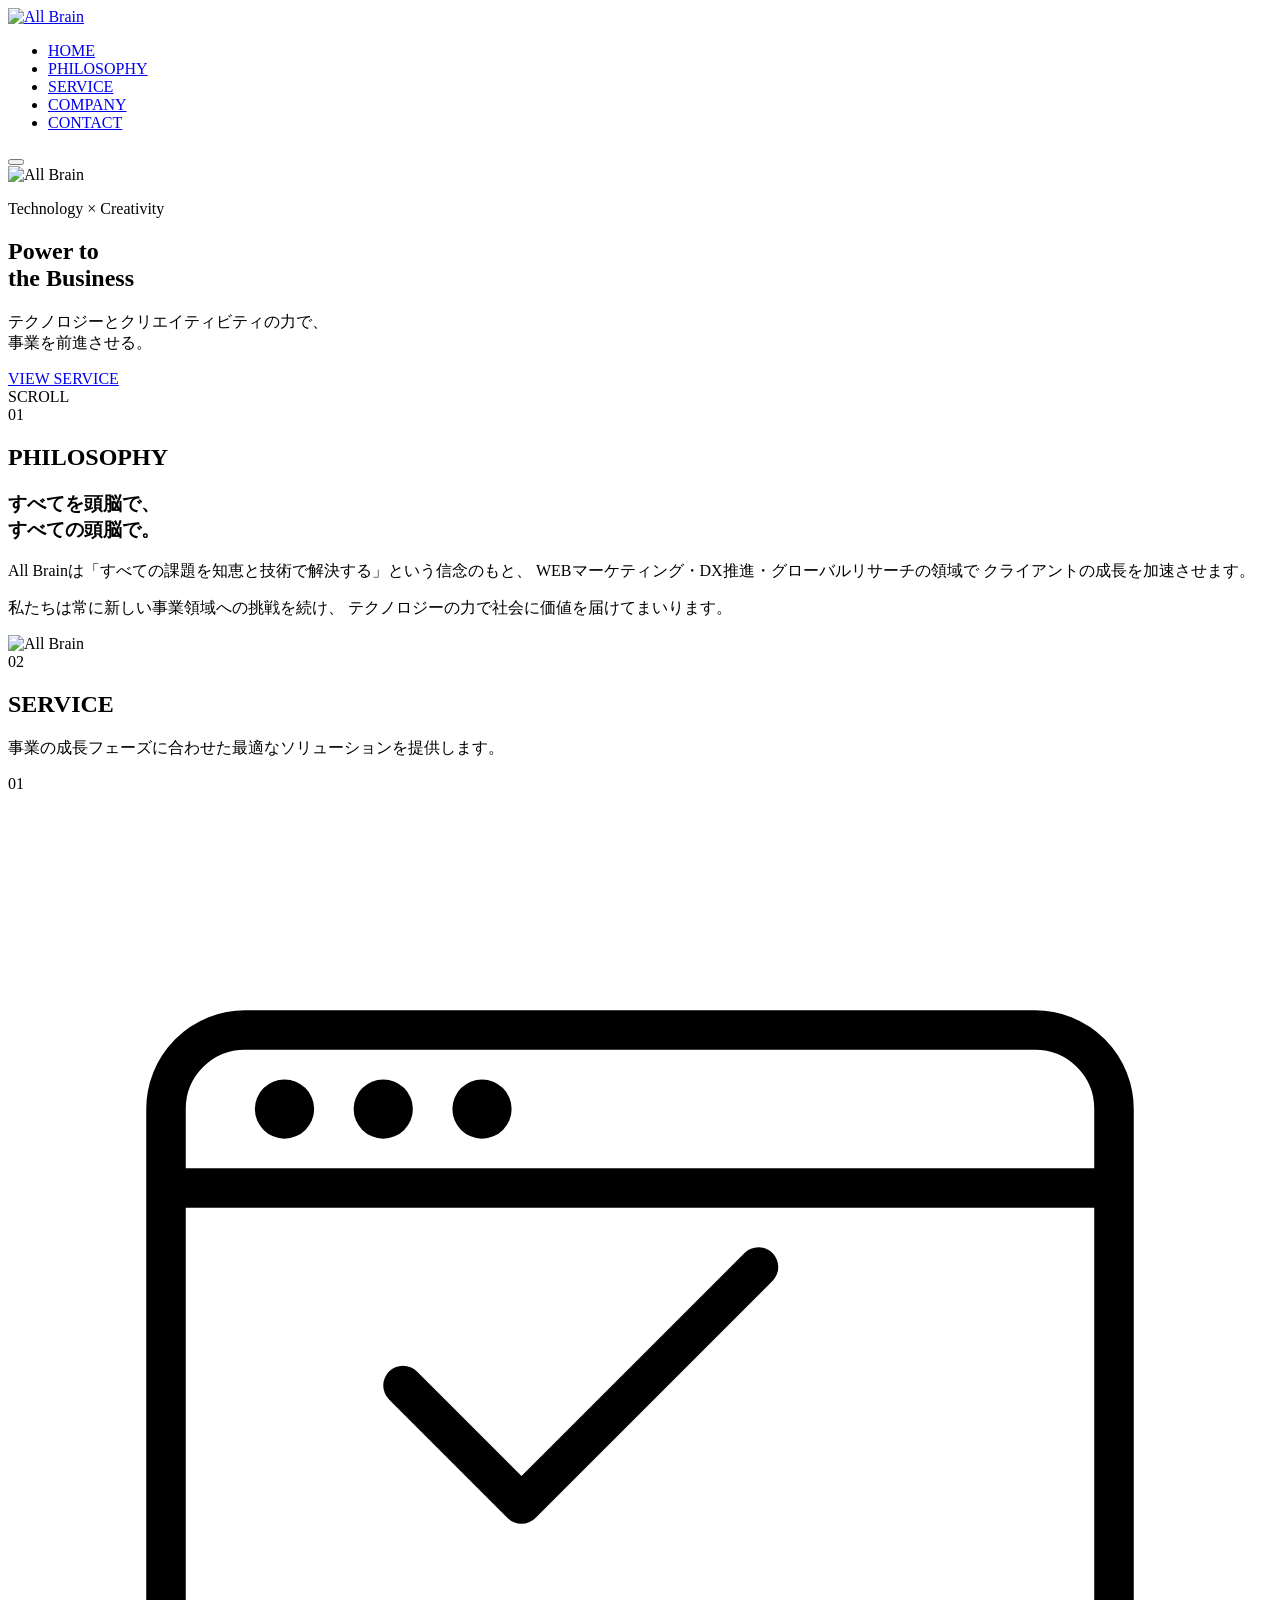
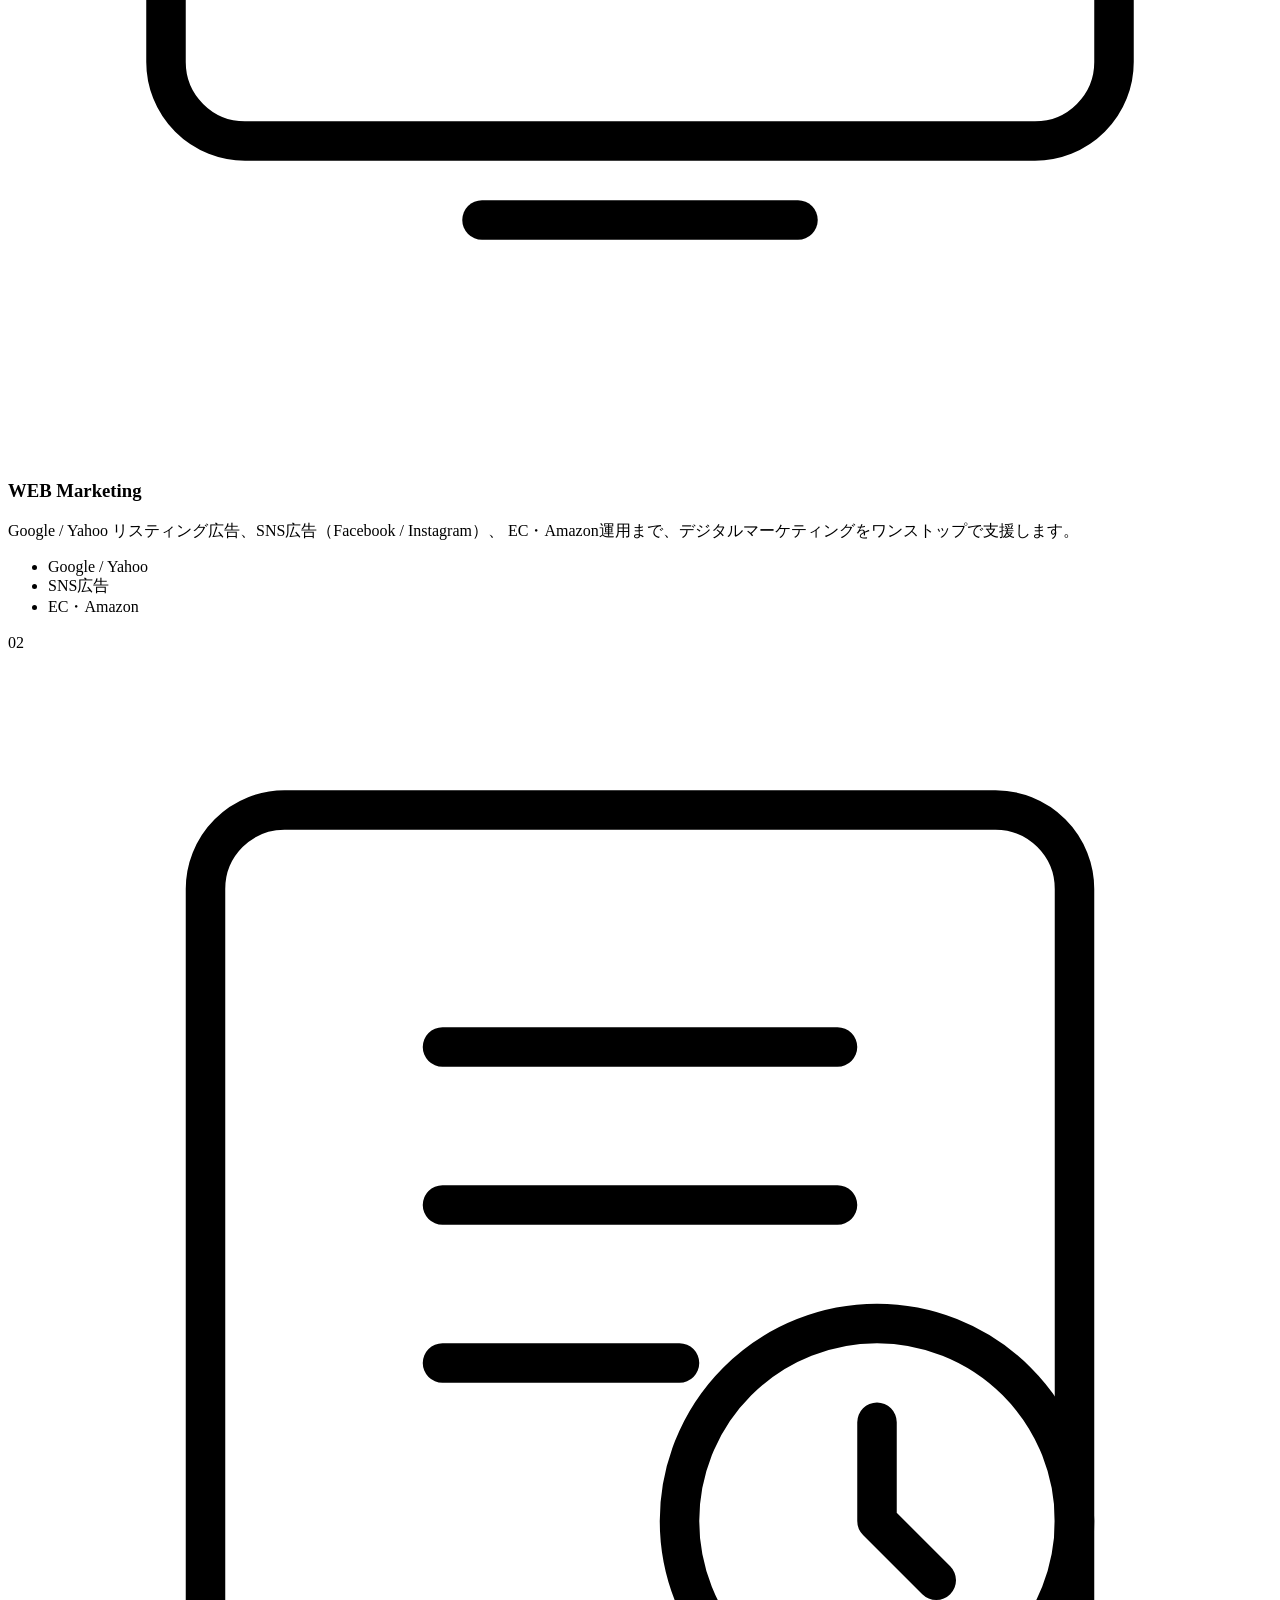
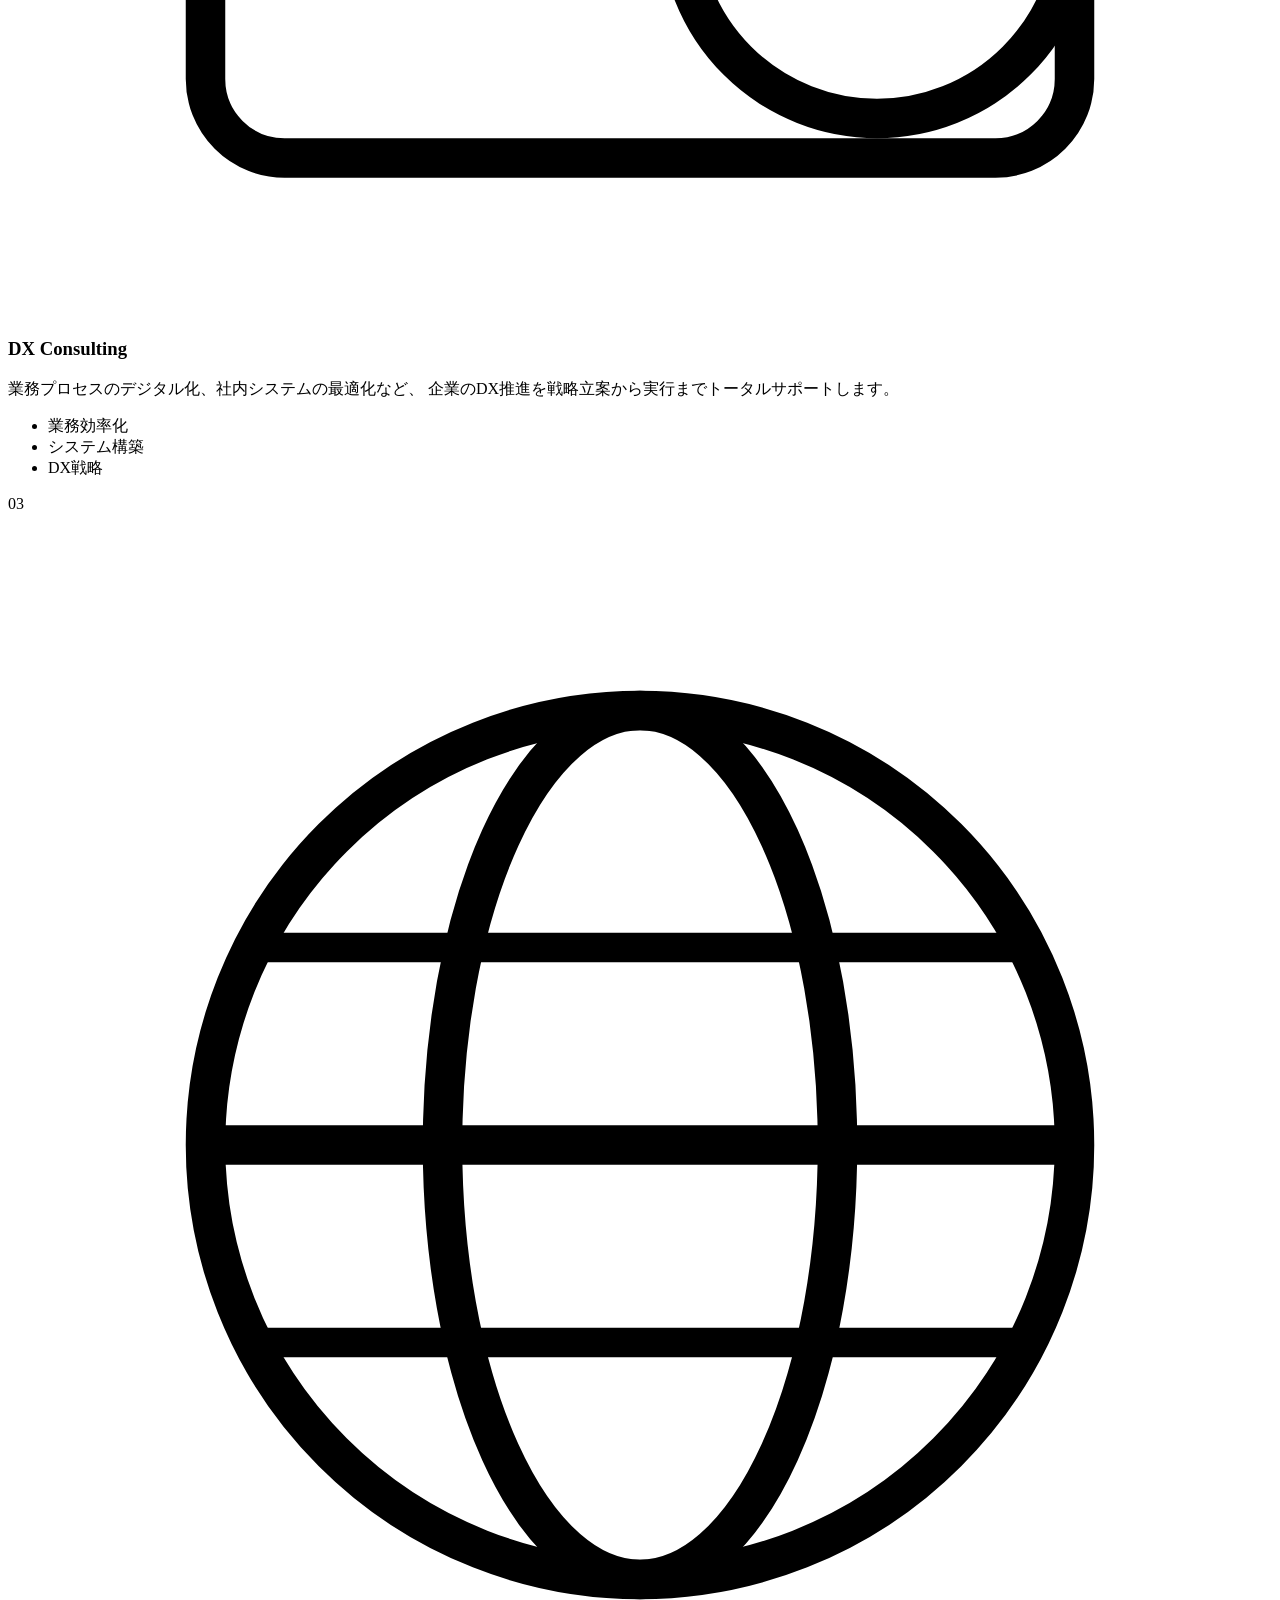
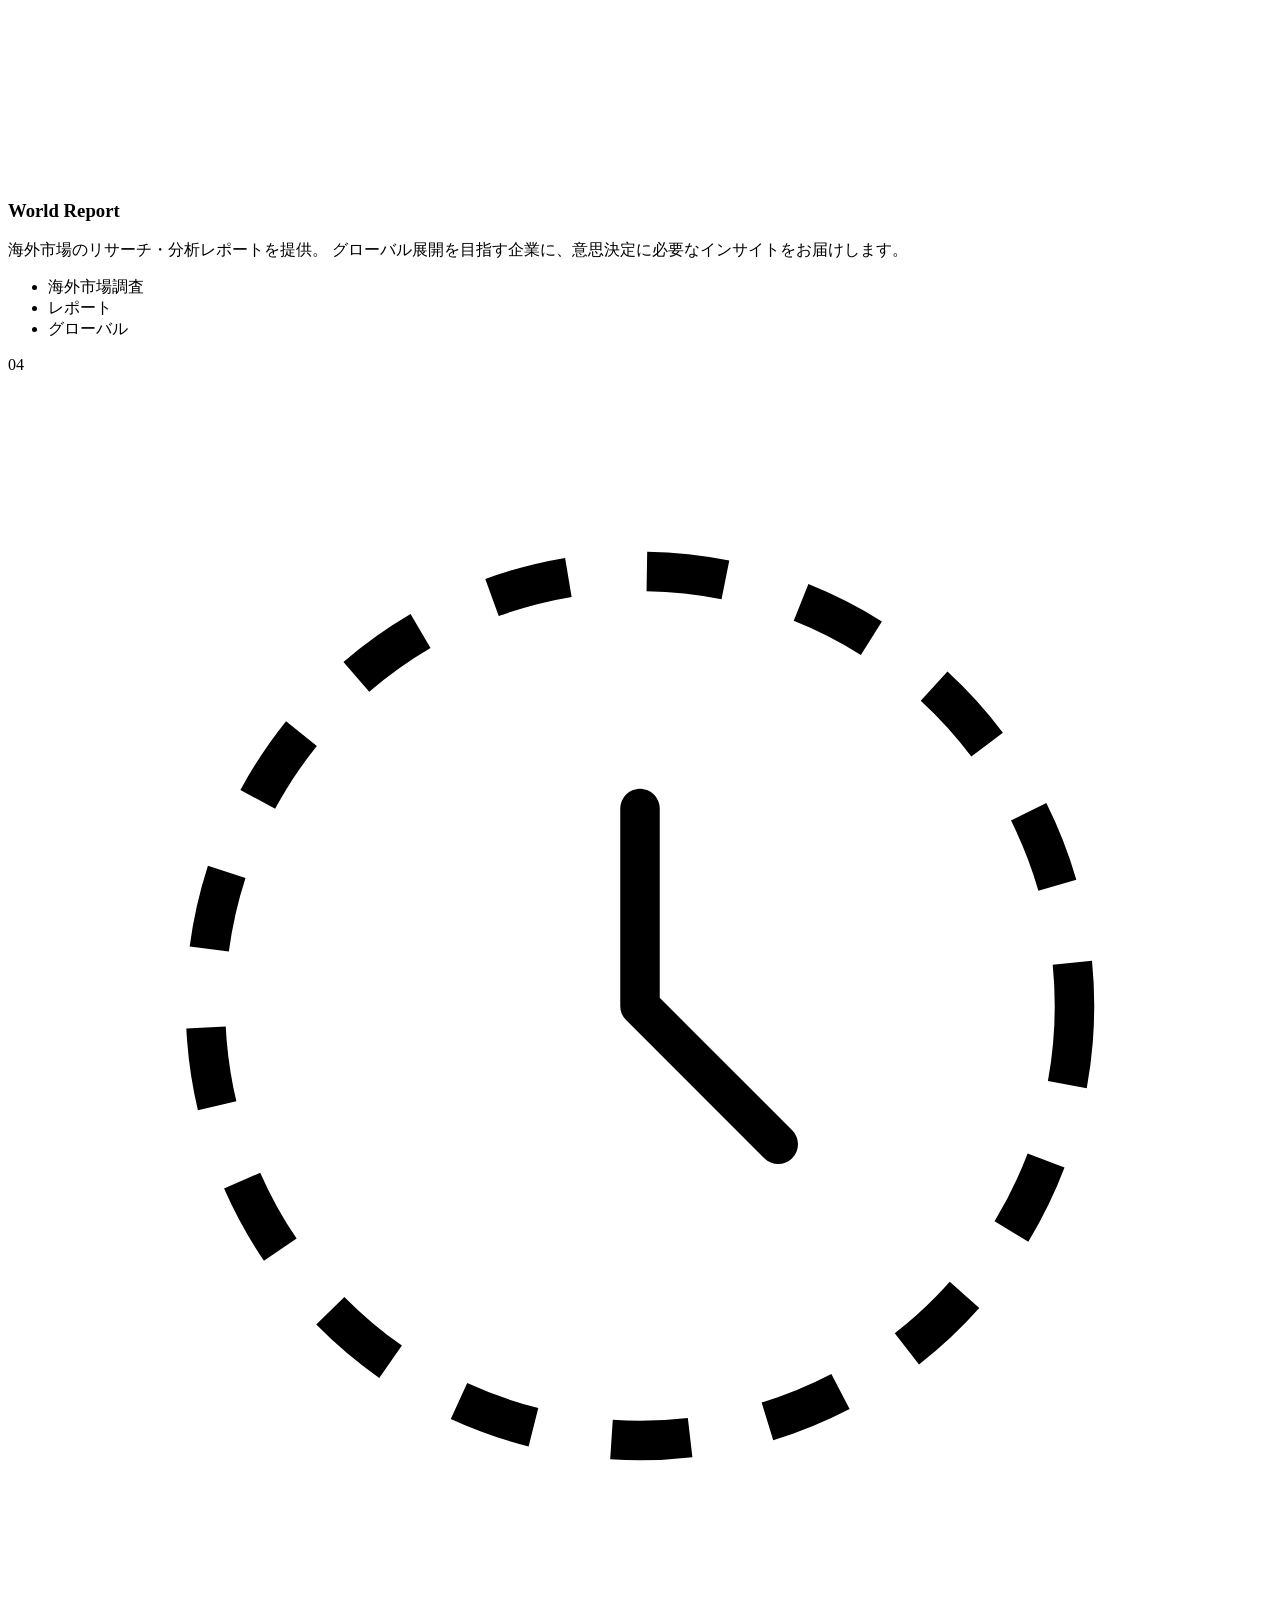
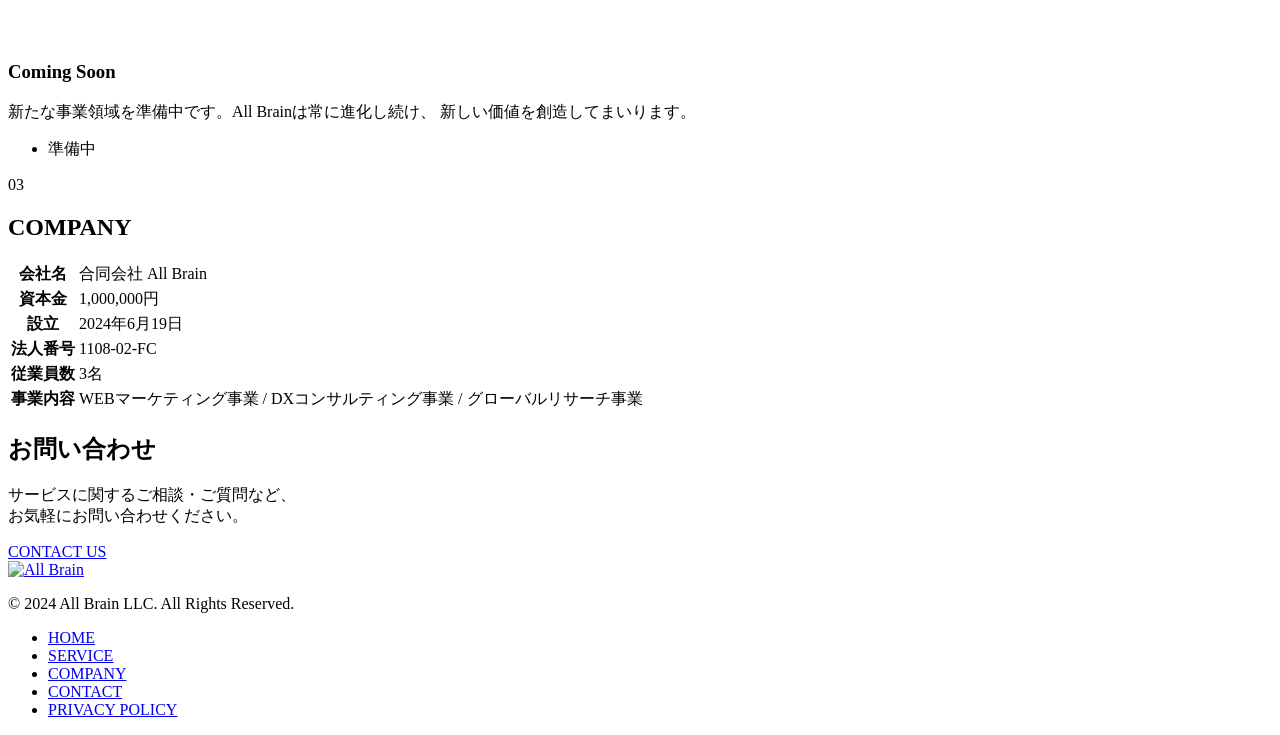
==== index.html @ df0eec61 "Create index.html" ====
<!DOCTYPE html>
<html lang="ja">
<head>
  <meta charset="UTF-8">
  <meta name="viewport" content="width=device-width, initial-scale=1.0">
  <title>All Brain｜テクノロジーで事業を前進させる</title>
  <meta name="description" content="All Brainは、WEBマーケティング・DX支援・グローバルレポートの事業を展開する法人です。">

  <!-- OGP -->
  <meta property="og:title" content="All Brain｜テクノロジーで事業を前進させる">
  <meta property="og:description" content="WEBマーケティング・DX支援・グローバルリサーチで事業を加速。">
  <meta property="og:image" content="https://www.allbrain.one/img/logo-square.png">
  <meta property="og:url" content="https://www.allbrain.one/">
  <meta property="og:type" content="website">
  <meta name="twitter:card" content="summary">

  <!-- Favicon -->
  <link rel="icon" href="img/logo-square.png" type="image/png">
  <link rel="apple-touch-icon" href="img/logo-square.png">

  <!-- Fonts -->
  <link rel="preconnect" href="https://fonts.googleapis.com">
  <link rel="preconnect" href="https://fonts.gstatic.com" crossorigin>
  <link href="https://fonts.googleapis.com/css2?family=Inter:wght@300;400;500;600;700;800;900&family=Noto+Sans+JP:wght@300;400;500;600;700&display=swap" rel="stylesheet">

  <link rel="stylesheet" href="css/style.css">
</head>
<body>

  <!-- ========== HEADER ========== -->
  <header class="header" id="header">
    <div class="header__inner">
      <a href="index.html" class="header__logo">
        <img src="img/logo-horizontal.png" alt="All Brain" class="header__logo-img">
      </a>
      <nav class="header__nav" id="nav">
        <ul class="header__nav-list">
          <li><a href="#hero">HOME</a></li>
          <li><a href="#philosophy">PHILOSOPHY</a></li>
          <li><a href="#service">SERVICE</a></li>
          <li><a href="#company">COMPANY</a></li>
          <li><a href="contact.html" class="btn btn--header">CONTACT</a></li>
        </ul>
      </nav>
      <button class="hamburger" id="hamburger" aria-label="メニューを開く">
        <span></span><span></span><span></span>
      </button>
    </div>
  </header>

  <!-- ========== HERO ========== -->
  <section class="hero" id="hero">
    <div class="hero__bg">
      <div class="hero__particles" id="particles"></div>
    </div>
    <div class="hero__content">
      <div class="hero__logo-mark animate-fade-up">
        <img src="img/logo-square.png" alt="All Brain" class="hero__logo-img">
      </div>
      <p class="hero__sub animate-fade-up delay-1">Technology × Creativity</p>
      <h1 class="hero__title animate-fade-up delay-2">
        Power to<br>the Business
      </h1>
      <p class="hero__desc animate-fade-up delay-3">
        テクノロジーとクリエイティビティの力で、<br class="sp-only">事業を前進させる。
      </p>
      <a href="#service" class="btn btn--primary animate-fade-up delay-4">VIEW SERVICE</a>
    </div>
    <div class="hero__scroll">
      <span>SCROLL</span>
      <div class="hero__scroll-line"></div>
    </div>
  </section>

  <!-- ========== PHILOSOPHY ========== -->
  <section class="section section--philosophy" id="philosophy">
    <div class="container">
      <div class="section__header animate-on-scroll">
        <div class="section__label">01</div>
        <h2 class="section__title">PHILOSOPHY</h2>
      </div>
      <div class="philosophy__content">
        <div class="philosophy__text animate-on-scroll">
          <h3 class="philosophy__heading">
            すべてを頭脳で、<br>すべての頭脳で。
          </h3>
          <p class="philosophy__desc">
            All Brainは「すべての課題を知恵と技術で解決する」という信念のもと、
            WEBマーケティング・DX推進・グローバルリサーチの領域で
            クライアントの成長を加速させます。
          </p>
          <p class="philosophy__desc">
            私たちは常に新しい事業領域への挑戦を続け、
            テクノロジーの力で社会に価値を届けてまいります。
          </p>
        </div>
        <div class="philosophy__visual animate-on-scroll">
          <div class="philosophy__image-wrapper">
            <div class="philosophy__gradient-bg">
              <img src="img/logo-square.png" alt="All Brain" class="philosophy__logo-watermark">
            </div>
          </div>
        </div>
      </div>
    </div>
  </section>

  <!-- ========== SERVICE ========== -->
  <section class="section section--service" id="service">
    <div class="container">
      <div class="section__header animate-on-scroll">
        <div class="section__label">02</div>
        <h2 class="section__title">SERVICE</h2>
        <p class="section__subtitle">
          事業の成長フェーズに合わせた最適なソリューションを提供します。
        </p>
      </div>

      <div class="service-grid">

        <!-- Service Card 1: WEB Marketing -->
        <article class="service-card animate-on-scroll">
          <div class="service-card__number">01</div>
          <div class="service-card__icon">
            <svg viewBox="0 0 64 64" fill="none" xmlns="http://www.w3.org/2000/svg">
              <rect x="8" y="12" width="48" height="36" rx="4" stroke="currentColor" stroke-width="2"/>
              <path d="M8 20h48" stroke="currentColor" stroke-width="2"/>
              <circle cx="14" cy="16" r="1.5" fill="currentColor"/>
              <circle cx="19" cy="16" r="1.5" fill="currentColor"/>
              <circle cx="24" cy="16" r="1.5" fill="currentColor"/>
              <path d="M20 30l6 6 12-12" stroke="currentColor" stroke-width="2" stroke-linecap="round" stroke-linejoin="round"/>
              <path d="M24 52h16" stroke="currentColor" stroke-width="2" stroke-linecap="round"/>
            </svg>
          </div>
          <h3 class="service-card__title">WEB Marketing</h3>
          <p class="service-card__desc">
            Google / Yahoo リスティング広告、SNS広告（Facebook / Instagram）、
            EC・Amazon運用まで、デジタルマーケティングをワンストップで支援します。
          </p>
          <ul class="service-card__tags">
            <li>Google / Yahoo</li>
            <li>SNS広告</li>
            <li>EC・Amazon</li>
          </ul>
        </article>

        <!-- Service Card 2: DX Consulting -->
        <article class="service-card animate-on-scroll">
          <div class="service-card__number">02</div>
          <div class="service-card__icon">
            <svg viewBox="0 0 64 64" fill="none" xmlns="http://www.w3.org/2000/svg">
              <rect x="10" y="8" width="44" height="48" rx="4" stroke="currentColor" stroke-width="2"/>
              <path d="M22 20h20M22 28h20M22 36h12" stroke="currentColor" stroke-width="2" stroke-linecap="round"/>
              <circle cx="44" cy="44" r="10" stroke="currentColor" stroke-width="2"/>
              <path d="M44 39v5l3 3" stroke="currentColor" stroke-width="2" stroke-linecap="round" stroke-linejoin="round"/>
            </svg>
          </div>
          <h3 class="service-card__title">DX Consulting</h3>
          <p class="service-card__desc">
            業務プロセスのデジタル化、社内システムの最適化など、
            企業のDX推進を戦略立案から実行までトータルサポートします。
          </p>
          <ul class="service-card__tags">
            <li>業務効率化</li>
            <li>システム構築</li>
            <li>DX戦略</li>
          </ul>
        </article>

        <!-- Service Card 3: World Report -->
        <article class="service-card animate-on-scroll">
          <div class="service-card__number">03</div>
          <div class="service-card__icon">
            <svg viewBox="0 0 64 64" fill="none" xmlns="http://www.w3.org/2000/svg">
              <circle cx="32" cy="32" r="22" stroke="currentColor" stroke-width="2"/>
              <ellipse cx="32" cy="32" rx="10" ry="22" stroke="currentColor" stroke-width="2"/>
              <path d="M10 32h44" stroke="currentColor" stroke-width="2"/>
              <path d="M13 22h38M13 42h38" stroke="currentColor" stroke-width="1.5"/>
            </svg>
          </div>
          <h3 class="service-card__title">World Report</h3>
          <p class="service-card__desc">
            海外市場のリサーチ・分析レポートを提供。
            グローバル展開を目指す企業に、意思決定に必要なインサイトをお届けします。
          </p>
          <ul class="service-card__tags">
            <li>海外市場調査</li>
            <li>レポート</li>
            <li>グローバル</li>
          </ul>
        </article>

        <!-- Service Card 4: Coming Soon -->
        <article class="service-card service-card--coming animate-on-scroll">
          <div class="service-card__number">04</div>
          <div class="service-card__icon">
            <svg viewBox="0 0 64 64" fill="none" xmlns="http://www.w3.org/2000/svg">
              <circle cx="32" cy="32" r="22" stroke="currentColor" stroke-width="2" stroke-dasharray="4 4"/>
              <path d="M32 22v10l7 7" stroke="currentColor" stroke-width="2" stroke-linecap="round" stroke-linejoin="round"/>
            </svg>
          </div>
          <h3 class="service-card__title">Coming Soon</h3>
          <p class="service-card__desc">
            新たな事業領域を準備中です。All Brainは常に進化し続け、
            新しい価値を創造してまいります。
          </p>
          <ul class="service-card__tags">
            <li>準備中</li>
          </ul>
        </article>

      </div>
    </div>
  </section>

  <!-- ========== COMPANY ========== -->
  <section class="section section--company" id="company">
    <div class="container">
      <div class="section__header animate-on-scroll">
        <div class="section__label">03</div>
        <h2 class="section__title">COMPANY</h2>
      </div>

      <div class="company-table animate-on-scroll">
        <table>
          <tbody>
            <tr>
              <th>会社名</th>
              <td>合同会社 All Brain</td>
            </tr>
            <tr>
              <th>資本金</th>
              <td>1,000,000円</td>
            </tr>
            <tr>
              <th>設立</th>
              <td>2024年6月19日</td>
            </tr>
            <tr>
              <th>法人番号</th>
              <td>1108-02-FC</td>
            </tr>
            <tr>
              <th>従業員数</th>
              <td>3名</td>
            </tr>
            <tr>
              <th>事業内容</th>
              <td>WEBマーケティング事業 / DXコンサルティング事業 / グローバルリサーチ事業</td>
            </tr>
          </tbody>
        </table>
      </div>
    </div>
  </section>

  <!-- ========== CTA ========== -->
  <section class="cta" id="cta">
    <div class="container">
      <div class="cta__content animate-on-scroll">
        <h2 class="cta__title">お問い合わせ</h2>
        <p class="cta__desc">
          サービスに関するご相談・ご質問など、<br>お気軽にお問い合わせください。
        </p>
        <a href="contact.html" class="btn btn--white">CONTACT US</a>
      </div>
    </div>
  </section>

  <!-- ========== FOOTER ========== -->
  <footer class="footer">
    <div class="container">
      <div class="footer__inner">
        <div class="footer__brand">
          <a href="index.html" class="footer__logo">
            <img src="img/logo-horizontal.png" alt="All Brain" class="footer__logo-img">
          </a>
          <p class="footer__copy">&copy; 2024 All Brain LLC. All Rights Reserved.</p>
        </div>
        <nav class="footer__nav">
          <ul>
            <li><a href="index.html">HOME</a></li>
            <li><a href="#service">SERVICE</a></li>
            <li><a href="#company">COMPANY</a></li>
            <li><a href="contact.html">CONTACT</a></li>
            <li><a href="privacy.html">PRIVACY POLICY</a></li>
          </ul>
        </nav>
      </div>
    </div>
  </footer>

  <script src="js/main.js"></script>
</body>
</html>
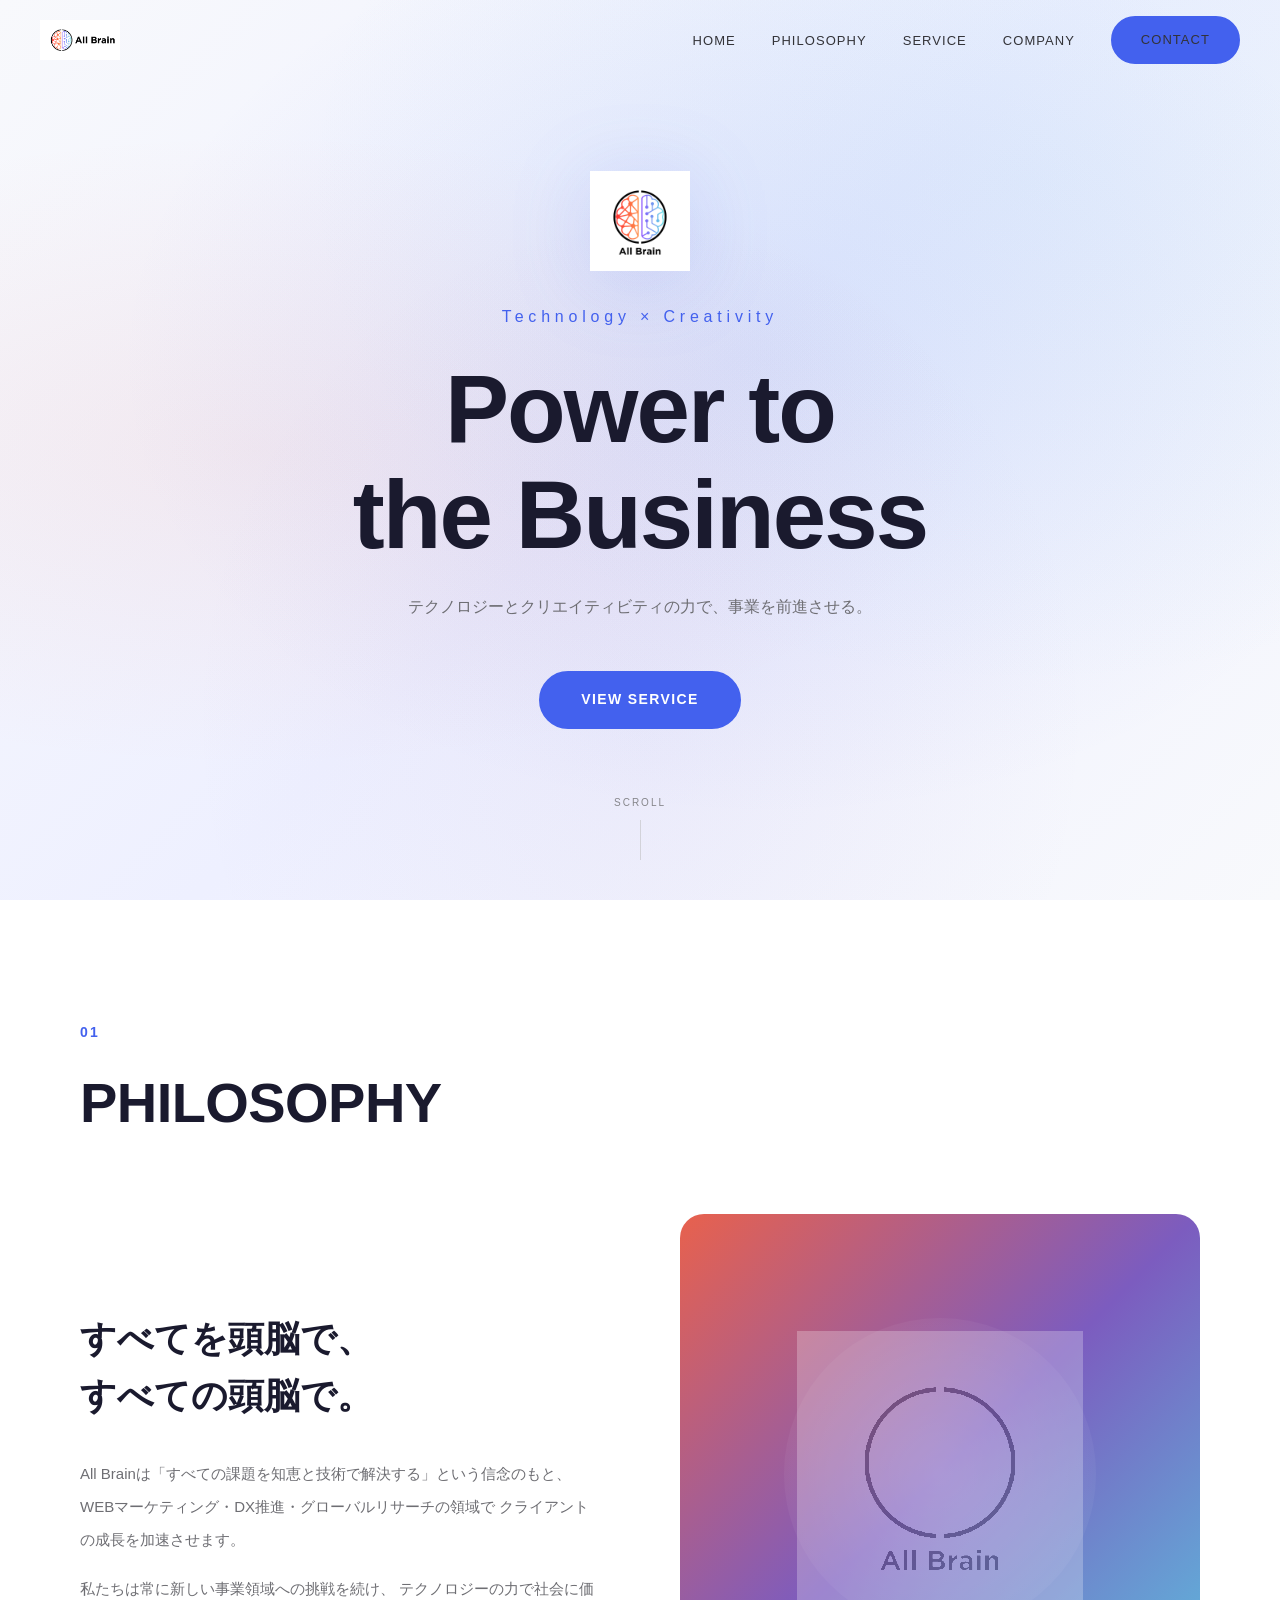
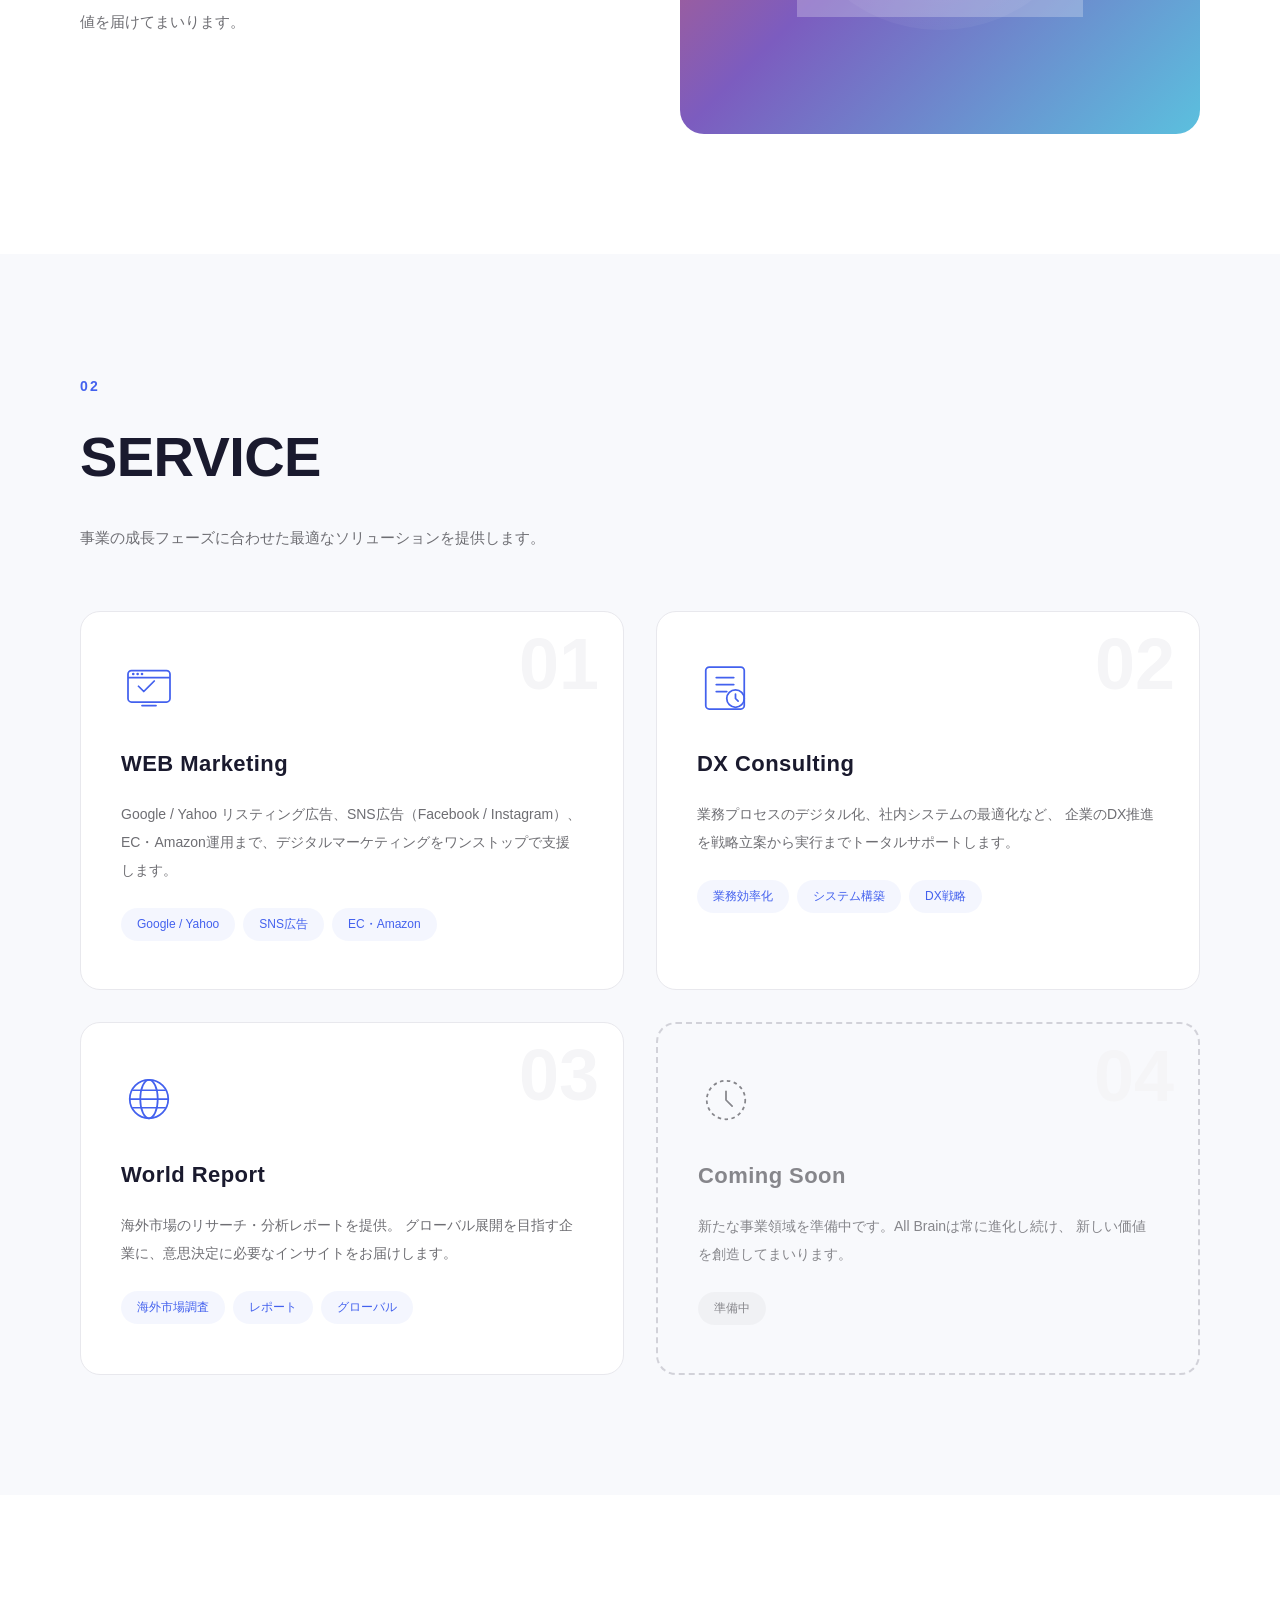
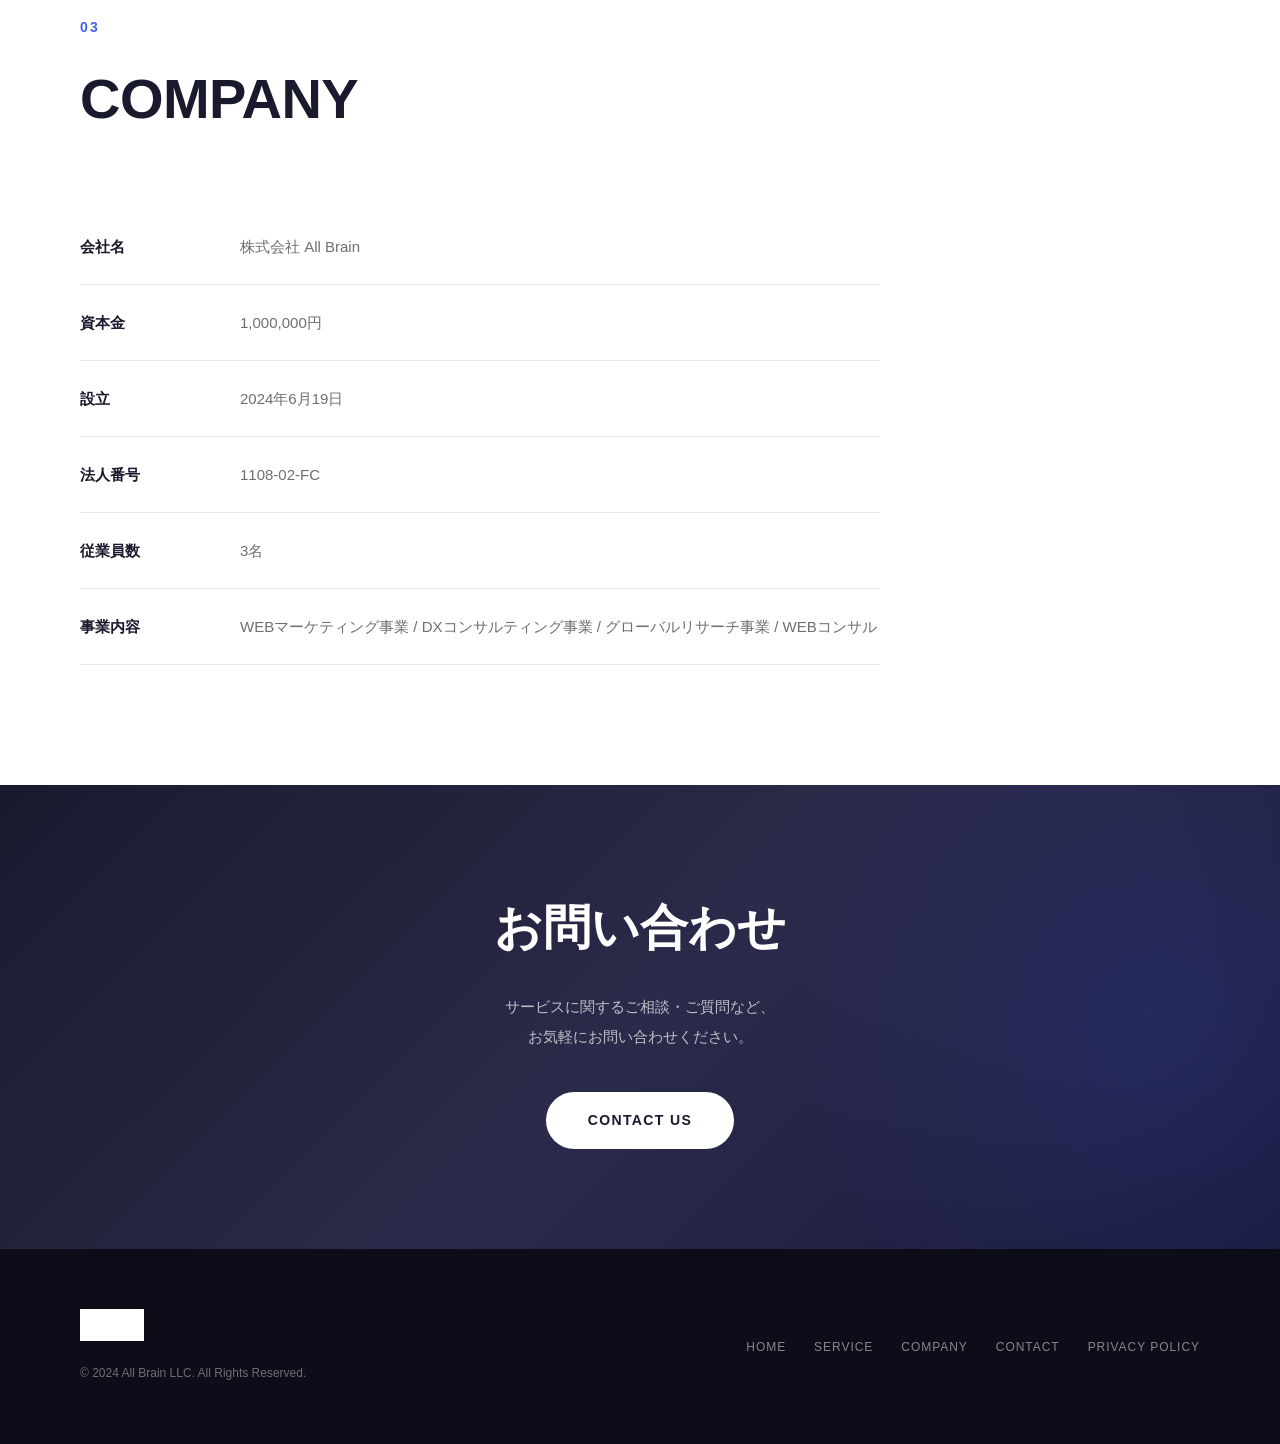
==== commit f9e1f761: "Update index.html" ====
--- a/index.html
+++ b/index.html
@@ -226,7 +226,7 @@
           <tbody>
             <tr>
               <th>会社名</th>
-              <td>合同会社 All Brain</td>
+              <td>株式会社 All Brain</td>
             </tr>
             <tr>
               <th>資本金</th>
@@ -246,7 +246,7 @@
             </tr>
             <tr>
               <th>事業内容</th>
-              <td>WEBマーケティング事業 / DXコンサルティング事業 / グローバルリサーチ事業</td>
+              <td>WEBマーケティング事業 / DXコンサルティング事業 / グローバルリサーチ事業 / WEBコンサル</td>
             </tr>
           </tbody>
         </table>
--- a/css/style.css
+++ b/css/style.css
@@ -0,0 +1,1106 @@
+/* ============================================
+   All Brain Corporate Site - Style Sheet
+   ============================================ */
+
+/* ---------- RESET & BASE ---------- */
+*,
+*::before,
+*::after {
+  margin: 0;
+  padding: 0;
+  box-sizing: border-box;
+}
+
+:root {
+  /* Brand colors from logo */
+  --color-primary: #1a1a2e;
+  --color-accent: #4361ee;
+  --color-accent-light: #7b8fff;
+  --color-accent-dark: #2d3fcf;
+  --color-orange: #e8614d;
+  --color-purple: #7c5cbf;
+  --color-cyan: #5bc0de;
+  --color-white: #ffffff;
+  --color-off-white: #f8f9fc;
+  --color-gray-50: #f5f5f7;
+  --color-gray-100: #e8e8ed;
+  --color-gray-200: #d2d2d9;
+  --color-gray-400: #86868b;
+  --color-gray-600: #6e6e73;
+  --color-gray-800: #333338;
+  --color-dark: #0d0d1a;
+  --font-en: 'Inter', sans-serif;
+  --font-jp: 'Noto Sans JP', sans-serif;
+  --header-height: 80px;
+  --transition: 0.3s cubic-bezier(0.25, 0.46, 0.45, 0.94);
+}
+
+html {
+  scroll-behavior: smooth;
+  scroll-padding-top: var(--header-height);
+}
+
+body {
+  font-family: var(--font-jp);
+  color: var(--color-gray-800);
+  background: var(--color-white);
+  line-height: 1.8;
+  overflow-x: hidden;
+  -webkit-font-smoothing: antialiased;
+}
+
+a {
+  color: inherit;
+  text-decoration: none;
+  transition: var(--transition);
+}
+
+img {
+  max-width: 100%;
+  height: auto;
+  display: block;
+}
+
+ul {
+  list-style: none;
+}
+
+/* ---------- UTILITY ---------- */
+.container {
+  max-width: 1200px;
+  margin: 0 auto;
+  padding: 0 40px;
+}
+
+.container--narrow {
+  max-width: 800px;
+}
+
+.sp-only {
+  display: none;
+}
+
+/* ---------- BUTTONS ---------- */
+.btn {
+  display: inline-block;
+  font-family: var(--font-en);
+  font-weight: 600;
+  font-size: 14px;
+  letter-spacing: 0.1em;
+  padding: 14px 40px;
+  border-radius: 60px;
+  border: 2px solid transparent;
+  cursor: pointer;
+  transition: var(--transition);
+  text-align: center;
+}
+
+.btn--primary {
+  background: var(--color-accent);
+  color: var(--color-white);
+  border-color: var(--color-accent);
+}
+
+.btn--primary:hover {
+  background: var(--color-accent-dark);
+  border-color: var(--color-accent-dark);
+  transform: translateY(-2px);
+  box-shadow: 0 8px 30px rgba(67, 97, 238, 0.3);
+}
+
+.btn--white {
+  background: var(--color-white);
+  color: var(--color-primary);
+  border-color: var(--color-white);
+}
+
+.btn--white:hover {
+  background: transparent;
+  color: var(--color-white);
+  transform: translateY(-2px);
+}
+
+.btn--header {
+  padding: 10px 28px;
+  background: var(--color-accent);
+  color: var(--color-white);
+  border-color: var(--color-accent);
+  font-size: 13px;
+}
+
+.btn--header:hover {
+  background: var(--color-accent-dark);
+  border-color: var(--color-accent-dark);
+}
+
+.btn--large {
+  padding: 18px 60px;
+  font-size: 15px;
+}
+
+/* ---------- HEADER ---------- */
+.header {
+  position: fixed;
+  top: 0;
+  left: 0;
+  width: 100%;
+  height: var(--header-height);
+  z-index: 1000;
+  transition: var(--transition);
+}
+
+.header--scrolled,
+.header--solid {
+  background: rgba(255, 255, 255, 0.96);
+  backdrop-filter: blur(20px);
+  -webkit-backdrop-filter: blur(20px);
+  box-shadow: 0 1px 0 rgba(0, 0, 0, 0.06);
+}
+
+.header__inner {
+  max-width: 1400px;
+  margin: 0 auto;
+  padding: 0 40px;
+  height: 100%;
+  display: flex;
+  align-items: center;
+  justify-content: space-between;
+}
+
+/* Logo image */
+.header__logo {
+  z-index: 1001;
+  display: flex;
+  align-items: center;
+}
+
+.header__logo-img {
+  height: 40px;
+  width: auto;
+}
+
+/* Nav */
+.header__nav-list {
+  display: flex;
+  align-items: center;
+  gap: 36px;
+}
+
+.header__nav-list a {
+  font-family: var(--font-en);
+  font-weight: 500;
+  font-size: 13px;
+  letter-spacing: 0.08em;
+  color: var(--color-gray-800);
+  position: relative;
+}
+
+.header__nav-list a:not(.btn)::after {
+  content: '';
+  position: absolute;
+  bottom: -4px;
+  left: 0;
+  width: 0;
+  height: 2px;
+  background: var(--color-accent);
+  transition: var(--transition);
+}
+
+.header__nav-list a:not(.btn):hover::after {
+  width: 100%;
+}
+
+/* Hamburger */
+.hamburger {
+  display: none;
+  flex-direction: column;
+  gap: 6px;
+  background: none;
+  border: none;
+  cursor: pointer;
+  z-index: 1001;
+  padding: 4px;
+}
+
+.hamburger span {
+  display: block;
+  width: 24px;
+  height: 2px;
+  background: var(--color-primary);
+  transition: var(--transition);
+}
+
+.hamburger.active span:nth-child(1) {
+  transform: rotate(45deg) translate(5px, 6px);
+}
+
+.hamburger.active span:nth-child(2) {
+  opacity: 0;
+}
+
+.hamburger.active span:nth-child(3) {
+  transform: rotate(-45deg) translate(5px, -6px);
+}
+
+/* ---------- HERO ---------- */
+.hero {
+  position: relative;
+  height: 100vh;
+  min-height: 700px;
+  display: flex;
+  align-items: center;
+  justify-content: center;
+  overflow: hidden;
+}
+
+.hero__bg {
+  position: absolute;
+  inset: 0;
+  background:
+    radial-gradient(ellipse at 20% 50%, rgba(232, 97, 77, 0.08) 0%, transparent 50%),
+    radial-gradient(ellipse at 80% 20%, rgba(91, 192, 222, 0.08) 0%, transparent 50%),
+    radial-gradient(ellipse at 50% 80%, rgba(124, 92, 191, 0.06) 0%, transparent 50%),
+    radial-gradient(ellipse at 60% 40%, rgba(67, 97, 238, 0.1) 0%, transparent 60%),
+    linear-gradient(135deg, #f8f9fc 0%, #eef0ff 50%, #f8f9fc 100%);
+  z-index: 0;
+}
+
+/* Floating particles */
+.hero__particles {
+  position: absolute;
+  inset: 0;
+  overflow: hidden;
+}
+
+.particle {
+  position: absolute;
+  border-radius: 50%;
+  opacity: 0;
+  animation: particleFloat linear infinite;
+}
+
+@keyframes particleFloat {
+  0% {
+    opacity: 0;
+    transform: translateY(100vh) scale(0);
+  }
+  10% {
+    opacity: 0.6;
+  }
+  90% {
+    opacity: 0.6;
+  }
+  100% {
+    opacity: 0;
+    transform: translateY(-20vh) scale(1);
+  }
+}
+
+.hero__content {
+  position: relative;
+  z-index: 1;
+  text-align: center;
+  padding: 0 40px;
+}
+
+.hero__logo-mark {
+  margin-bottom: 32px;
+}
+
+.hero__logo-img {
+  width: 100px;
+  height: 100px;
+  margin: 0 auto;
+  filter: drop-shadow(0 10px 40px rgba(67, 97, 238, 0.15));
+}
+
+.hero__sub {
+  font-family: var(--font-en);
+  font-weight: 400;
+  font-size: 16px;
+  letter-spacing: 0.3em;
+  color: var(--color-accent);
+  margin-bottom: 24px;
+}
+
+.hero__title {
+  font-family: var(--font-en);
+  font-weight: 900;
+  font-size: clamp(48px, 8vw, 96px);
+  line-height: 1.1;
+  color: var(--color-primary);
+  margin-bottom: 24px;
+  letter-spacing: -0.02em;
+}
+
+.hero__desc {
+  font-size: 16px;
+  color: var(--color-gray-600);
+  margin-bottom: 48px;
+  line-height: 2;
+}
+
+.hero__scroll {
+  position: absolute;
+  bottom: 40px;
+  left: 50%;
+  transform: translateX(-50%);
+  display: flex;
+  flex-direction: column;
+  align-items: center;
+  gap: 8px;
+  z-index: 1;
+}
+
+.hero__scroll span {
+  font-family: var(--font-en);
+  font-size: 10px;
+  letter-spacing: 0.2em;
+  color: var(--color-gray-400);
+}
+
+.hero__scroll-line {
+  width: 1px;
+  height: 40px;
+  background: var(--color-gray-200);
+  position: relative;
+  overflow: hidden;
+}
+
+.hero__scroll-line::after {
+  content: '';
+  position: absolute;
+  top: -100%;
+  left: 0;
+  width: 100%;
+  height: 100%;
+  background: var(--color-accent);
+  animation: scroll-line 2s ease-in-out infinite;
+}
+
+@keyframes scroll-line {
+  0% { top: -100%; }
+  100% { top: 100%; }
+}
+
+/* ---------- SECTIONS ---------- */
+.section {
+  padding: 120px 0;
+}
+
+.section--philosophy {
+  background: var(--color-white);
+}
+
+.section--service {
+  background: var(--color-off-white);
+}
+
+.section--company {
+  background: var(--color-white);
+}
+
+.section__header {
+  margin-bottom: 16px;
+}
+
+.section__label {
+  font-family: var(--font-en);
+  font-weight: 700;
+  font-size: 14px;
+  letter-spacing: 0.15em;
+  color: var(--color-accent);
+  margin-bottom: 8px;
+}
+
+.section__title {
+  font-family: var(--font-en);
+  font-weight: 800;
+  font-size: clamp(36px, 5vw, 56px);
+  color: var(--color-primary);
+  letter-spacing: -0.01em;
+}
+
+.section__subtitle {
+  font-size: 15px;
+  color: var(--color-gray-600);
+  margin-top: 16px;
+}
+
+/* ---------- PHILOSOPHY ---------- */
+.philosophy__content {
+  display: grid;
+  grid-template-columns: 1fr 1fr;
+  gap: 80px;
+  align-items: center;
+  margin-top: 60px;
+}
+
+.philosophy__heading {
+  font-size: clamp(24px, 3vw, 36px);
+  font-weight: 700;
+  line-height: 1.6;
+  color: var(--color-primary);
+  margin-bottom: 32px;
+}
+
+.philosophy__desc {
+  font-size: 15px;
+  line-height: 2.2;
+  color: var(--color-gray-600);
+  margin-bottom: 16px;
+}
+
+.philosophy__desc:last-child {
+  margin-bottom: 0;
+}
+
+.philosophy__visual {
+  position: relative;
+}
+
+.philosophy__image-wrapper {
+  width: 100%;
+  padding-top: 100%;
+  position: relative;
+  border-radius: 24px;
+  overflow: hidden;
+}
+
+.philosophy__gradient-bg {
+  position: absolute;
+  inset: 0;
+  background:
+    linear-gradient(135deg,
+      var(--color-orange) 0%,
+      var(--color-purple) 50%,
+      var(--color-cyan) 100%
+    );
+  display: flex;
+  align-items: center;
+  justify-content: center;
+}
+
+.philosophy__logo-watermark {
+  position: absolute;
+  top: 50%;
+  left: 50%;
+  transform: translate(-50%, -50%);
+  width: 55%;
+  height: 55%;
+  object-fit: contain;
+  opacity: 0.25;
+  filter: brightness(10);
+}
+
+.philosophy__gradient-bg::before {
+  content: '';
+  position: absolute;
+  top: 50%;
+  left: 50%;
+  transform: translate(-50%, -50%);
+  width: 60%;
+  height: 60%;
+  background: radial-gradient(circle, rgba(255,255,255,0.15), transparent);
+  border-radius: 50%;
+  animation: pulse 4s ease-in-out infinite;
+}
+
+@keyframes pulse {
+  0%, 100% { transform: translate(-50%, -50%) scale(1); opacity: 0.5; }
+  50% { transform: translate(-50%, -50%) scale(1.15); opacity: 0.8; }
+}
+
+/* ---------- SERVICE GRID ---------- */
+.service-grid {
+  display: grid;
+  grid-template-columns: repeat(2, 1fr);
+  gap: 32px;
+  margin-top: 60px;
+}
+
+.service-card {
+  background: var(--color-white);
+  border-radius: 20px;
+  padding: 48px 40px;
+  position: relative;
+  overflow: hidden;
+  transition: var(--transition);
+  border: 1px solid var(--color-gray-100);
+}
+
+.service-card:hover {
+  transform: translateY(-6px);
+  box-shadow: 0 24px 64px rgba(0, 0, 0, 0.08);
+  border-color: transparent;
+}
+
+.service-card__number {
+  font-family: var(--font-en);
+  font-weight: 800;
+  font-size: 72px;
+  color: var(--color-gray-50);
+  position: absolute;
+  top: 16px;
+  right: 24px;
+  line-height: 1;
+  user-select: none;
+}
+
+.service-card__icon {
+  width: 56px;
+  height: 56px;
+  color: var(--color-accent);
+  margin-bottom: 28px;
+}
+
+.service-card__icon svg {
+  width: 100%;
+  height: 100%;
+}
+
+.service-card__title {
+  font-family: var(--font-en);
+  font-weight: 700;
+  font-size: 22px;
+  color: var(--color-primary);
+  margin-bottom: 16px;
+  letter-spacing: 0.02em;
+}
+
+.service-card__desc {
+  font-size: 14px;
+  line-height: 2;
+  color: var(--color-gray-600);
+  margin-bottom: 24px;
+}
+
+.service-card__tags {
+  display: flex;
+  flex-wrap: wrap;
+  gap: 8px;
+}
+
+.service-card__tags li {
+  font-size: 12px;
+  font-weight: 500;
+  color: var(--color-accent);
+  background: rgba(67, 97, 238, 0.06);
+  padding: 6px 16px;
+  border-radius: 30px;
+}
+
+/* Hover - colored border accent */
+.service-card:nth-child(1):hover { border-left: 3px solid var(--color-orange); }
+.service-card:nth-child(2):hover { border-left: 3px solid var(--color-accent); }
+.service-card:nth-child(3):hover { border-left: 3px solid var(--color-cyan); }
+
+/* Coming Soon variant */
+.service-card--coming {
+  border: 2px dashed var(--color-gray-200);
+  background: rgba(248, 249, 252, 0.5);
+}
+
+.service-card--coming:hover {
+  border: 2px dashed var(--color-accent-light);
+  box-shadow: none;
+  transform: translateY(-4px);
+}
+
+.service-card--coming .service-card__icon {
+  color: var(--color-gray-400);
+}
+
+.service-card--coming .service-card__title {
+  color: var(--color-gray-400);
+}
+
+.service-card--coming .service-card__desc {
+  color: var(--color-gray-400);
+}
+
+.service-card--coming .service-card__tags li {
+  color: var(--color-gray-400);
+  background: rgba(0, 0, 0, 0.03);
+}
+
+/* ---------- COMPANY TABLE ---------- */
+.company-table {
+  margin-top: 60px;
+  max-width: 800px;
+}
+
+.company-table table {
+  width: 100%;
+  border-collapse: collapse;
+}
+
+.company-table tr {
+  border-bottom: 1px solid var(--color-gray-100);
+}
+
+.company-table th,
+.company-table td {
+  padding: 24px 0;
+  font-size: 15px;
+  text-align: left;
+  vertical-align: top;
+}
+
+.company-table th {
+  width: 160px;
+  font-weight: 600;
+  color: var(--color-primary);
+  padding-right: 24px;
+}
+
+.company-table td {
+  color: var(--color-gray-600);
+}
+
+/* ---------- CTA ---------- */
+.cta {
+  background:
+    linear-gradient(135deg, var(--color-primary) 0%, #2a2a4a 50%, #1a1a3e 100%);
+  padding: 100px 0;
+  position: relative;
+  overflow: hidden;
+}
+
+.cta::before {
+  content: '';
+  position: absolute;
+  top: -50%;
+  right: -20%;
+  width: 60%;
+  height: 200%;
+  background: radial-gradient(circle, rgba(67, 97, 238, 0.15), transparent 60%);
+  pointer-events: none;
+}
+
+.cta__content {
+  text-align: center;
+  position: relative;
+}
+
+.cta__title {
+  font-family: var(--font-en);
+  font-weight: 800;
+  font-size: clamp(32px, 4vw, 48px);
+  color: var(--color-white);
+  margin-bottom: 20px;
+}
+
+.cta__desc {
+  font-size: 15px;
+  color: rgba(255, 255, 255, 0.7);
+  margin-bottom: 40px;
+  line-height: 2;
+}
+
+/* ---------- FOOTER ---------- */
+.footer {
+  background: var(--color-dark);
+  padding: 60px 0;
+}
+
+.footer__inner {
+  display: flex;
+  justify-content: space-between;
+  align-items: center;
+}
+
+.footer__logo {
+  display: inline-block;
+}
+
+.footer__logo-img {
+  height: 32px;
+  width: auto;
+  filter: brightness(0) invert(1);
+}
+
+.footer__copy {
+  font-size: 12px;
+  color: var(--color-gray-600);
+  margin-top: 12px;
+}
+
+.footer__nav ul {
+  display: flex;
+  gap: 28px;
+}
+
+.footer__nav a {
+  font-family: var(--font-en);
+  font-size: 12px;
+  letter-spacing: 0.08em;
+  color: var(--color-gray-400);
+}
+
+.footer__nav a:hover {
+  color: var(--color-white);
+}
+
+/* ---------- PAGE HERO ---------- */
+.page-hero {
+  padding: 160px 0 80px;
+  background: var(--color-off-white);
+  text-align: center;
+}
+
+.page-hero__title {
+  font-family: var(--font-en);
+  font-weight: 800;
+  font-size: clamp(36px, 5vw, 56px);
+  color: var(--color-primary);
+  margin-bottom: 8px;
+}
+
+.page-hero__desc {
+  font-size: 15px;
+  color: var(--color-gray-600);
+}
+
+/* ---------- CONTACT FORM ---------- */
+.section--contact {
+  padding-bottom: 120px;
+}
+
+.contact__lead {
+  text-align: center;
+  font-size: 15px;
+  color: var(--color-gray-600);
+  margin-bottom: 60px;
+  line-height: 2;
+}
+
+.contact-form {
+  display: flex;
+  flex-direction: column;
+  gap: 28px;
+}
+
+.form-group label {
+  display: block;
+  font-size: 14px;
+  font-weight: 600;
+  color: var(--color-primary);
+  margin-bottom: 8px;
+}
+
+.required {
+  font-size: 11px;
+  color: var(--color-white);
+  background: #e74c3c;
+  padding: 2px 8px;
+  border-radius: 4px;
+  margin-left: 8px;
+  font-weight: 500;
+}
+
+.form-group input[type="text"],
+.form-group input[type="email"],
+.form-group input[type="tel"],
+.form-group select,
+.form-group textarea {
+  width: 100%;
+  padding: 16px 20px;
+  border: 1px solid var(--color-gray-200);
+  border-radius: 12px;
+  font-size: 15px;
+  font-family: var(--font-jp);
+  color: var(--color-gray-800);
+  background: var(--color-white);
+  transition: var(--transition);
+  outline: none;
+  appearance: none;
+  -webkit-appearance: none;
+}
+
+.form-group select {
+  background-image: url("data:image/svg+xml,%3Csvg xmlns='http://www.w3.org/2000/svg' width='12' height='8' viewBox='0 0 12 8'%3E%3Cpath d='M1 1l5 5 5-5' stroke='%2386868b' stroke-width='2' fill='none'/%3E%3C/svg%3E");
+  background-repeat: no-repeat;
+  background-position: right 16px center;
+  padding-right: 40px;
+}
+
+.form-group input:focus,
+.form-group select:focus,
+.form-group textarea:focus {
+  border-color: var(--color-accent);
+  box-shadow: 0 0 0 4px rgba(67, 97, 238, 0.08);
+}
+
+.form-group textarea {
+  resize: vertical;
+  min-height: 150px;
+}
+
+.form-group--checkbox label {
+  display: flex;
+  align-items: center;
+  gap: 10px;
+  font-weight: 400;
+  cursor: pointer;
+}
+
+.form-group--checkbox input[type="checkbox"] {
+  width: 18px;
+  height: 18px;
+  accent-color: var(--color-accent);
+  flex-shrink: 0;
+}
+
+.form-group--checkbox a {
+  color: var(--color-accent);
+  text-decoration: underline;
+}
+
+.form-group--submit {
+  text-align: center;
+  margin-top: 16px;
+}
+
+/* ---------- PRIVACY ---------- */
+.section--privacy {
+  padding-bottom: 120px;
+}
+
+.privacy-content h3 {
+  font-size: 18px;
+  font-weight: 600;
+  color: var(--color-primary);
+  margin: 40px 0 12px;
+}
+
+.privacy-content p {
+  font-size: 15px;
+  line-height: 2;
+  color: var(--color-gray-600);
+}
+
+.privacy-content a {
+  color: var(--color-accent);
+  text-decoration: underline;
+}
+
+.privacy-date {
+  margin-top: 60px;
+  font-weight: 600;
+  color: var(--color-primary) !important;
+}
+
+/* ---------- ANIMATIONS ---------- */
+.animate-fade-up {
+  opacity: 0;
+  transform: translateY(30px);
+  animation: fadeUp 0.8s ease forwards;
+}
+
+.delay-1 { animation-delay: 0.15s; }
+.delay-2 { animation-delay: 0.3s; }
+.delay-3 { animation-delay: 0.45s; }
+.delay-4 { animation-delay: 0.6s; }
+
+@keyframes fadeUp {
+  to {
+    opacity: 1;
+    transform: translateY(0);
+  }
+}
+
+.animate-on-scroll {
+  opacity: 0;
+  transform: translateY(40px);
+  transition: opacity 0.7s ease, transform 0.7s ease;
+}
+
+.animate-on-scroll.visible {
+  opacity: 1;
+  transform: translateY(0);
+}
+
+/* ---------- RESPONSIVE ---------- */
+@media (max-width: 1024px) {
+  .service-grid {
+    gap: 24px;
+  }
+
+  .philosophy__content {
+    gap: 48px;
+  }
+}
+
+@media (max-width: 768px) {
+  :root {
+    --header-height: 64px;
+  }
+
+  .container {
+    padding: 0 20px;
+  }
+
+  .sp-only {
+    display: inline;
+  }
+
+  /* Header Mobile */
+  .hamburger {
+    display: flex;
+  }
+
+  .header__logo-img {
+    height: 32px;
+  }
+
+  .header__nav {
+    position: fixed;
+    top: 0;
+    right: -100%;
+    width: 100%;
+    height: 100vh;
+    height: 100dvh;
+    background: rgba(255, 255, 255, 0.98);
+    backdrop-filter: blur(20px);
+    display: flex;
+    align-items: center;
+    justify-content: center;
+    transition: right 0.4s ease;
+    z-index: 1000;
+  }
+
+  .header__nav.open {
+    right: 0;
+  }
+
+  .header__nav-list {
+    flex-direction: column;
+    gap: 32px;
+  }
+
+  .header__nav-list a {
+    font-size: 18px;
+  }
+
+  /* Hero Mobile */
+  .hero {
+    min-height: 600px;
+  }
+
+  .hero__logo-img {
+    width: 72px;
+    height: 72px;
+  }
+
+  .hero__desc {
+    font-size: 14px;
+  }
+
+  /* Sections */
+  .section {
+    padding: 80px 0;
+  }
+
+  .philosophy__content {
+    grid-template-columns: 1fr;
+    gap: 40px;
+  }
+
+  .philosophy__visual {
+    order: -1;
+  }
+
+  .philosophy__image-wrapper {
+    padding-top: 60%;
+  }
+
+  .service-grid {
+    grid-template-columns: 1fr;
+  }
+
+  .service-card {
+    padding: 36px 28px;
+  }
+
+  .service-card__number {
+    font-size: 52px;
+  }
+
+  .company-table th {
+    width: 110px;
+    font-size: 14px;
+  }
+
+  .company-table td {
+    font-size: 14px;
+  }
+
+  /* Footer */
+  .footer__inner {
+    flex-direction: column;
+    text-align: center;
+    gap: 32px;
+  }
+
+  .footer__nav ul {
+    flex-wrap: wrap;
+    justify-content: center;
+    gap: 16px;
+  }
+
+  /* CTA */
+  .cta {
+    padding: 80px 0;
+  }
+
+  /* Page Hero */
+  .page-hero {
+    padding: 120px 0 60px;
+  }
+
+  /* Contact */
+  .contact__lead {
+    font-size: 14px;
+  }
+
+  .contact__lead br {
+    display: none;
+  }
+
+  .section--contact,
+  .section--privacy {
+    padding-bottom: 80px;
+  }
+}
+
+@media (max-width: 480px) {
+  .hero__title {
+    font-size: 40px;
+  }
+
+  .section__title {
+    font-size: 32px;
+  }
+
+  .btn--large {
+    padding: 16px 40px;
+    font-size: 14px;
+  }
+
+  .service-card {
+    padding: 32px 24px;
+  }
+
+  .company-table th {
+    display: block;
+    width: 100%;
+    padding-bottom: 4px;
+  }
+
+  .company-table td {
+    display: block;
+    padding-top: 0;
+    padding-bottom: 20px;
+  }
+}
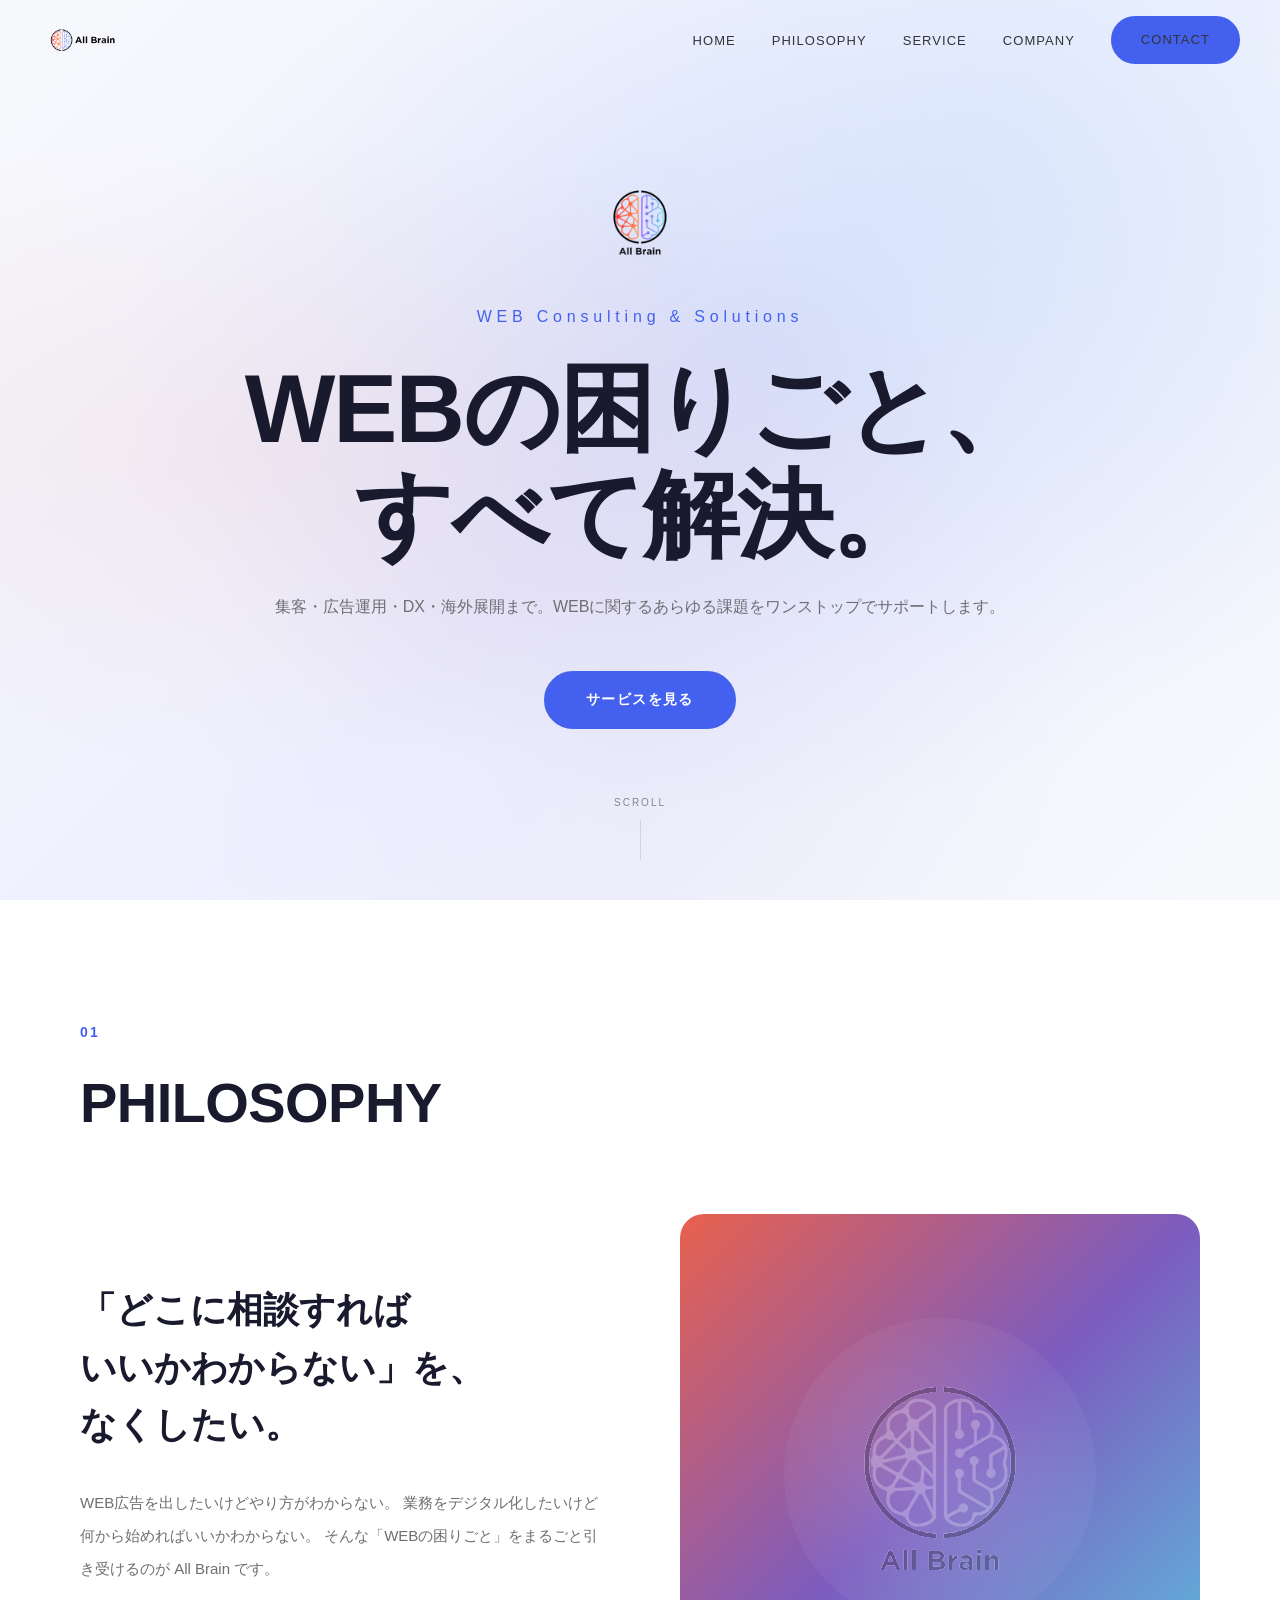
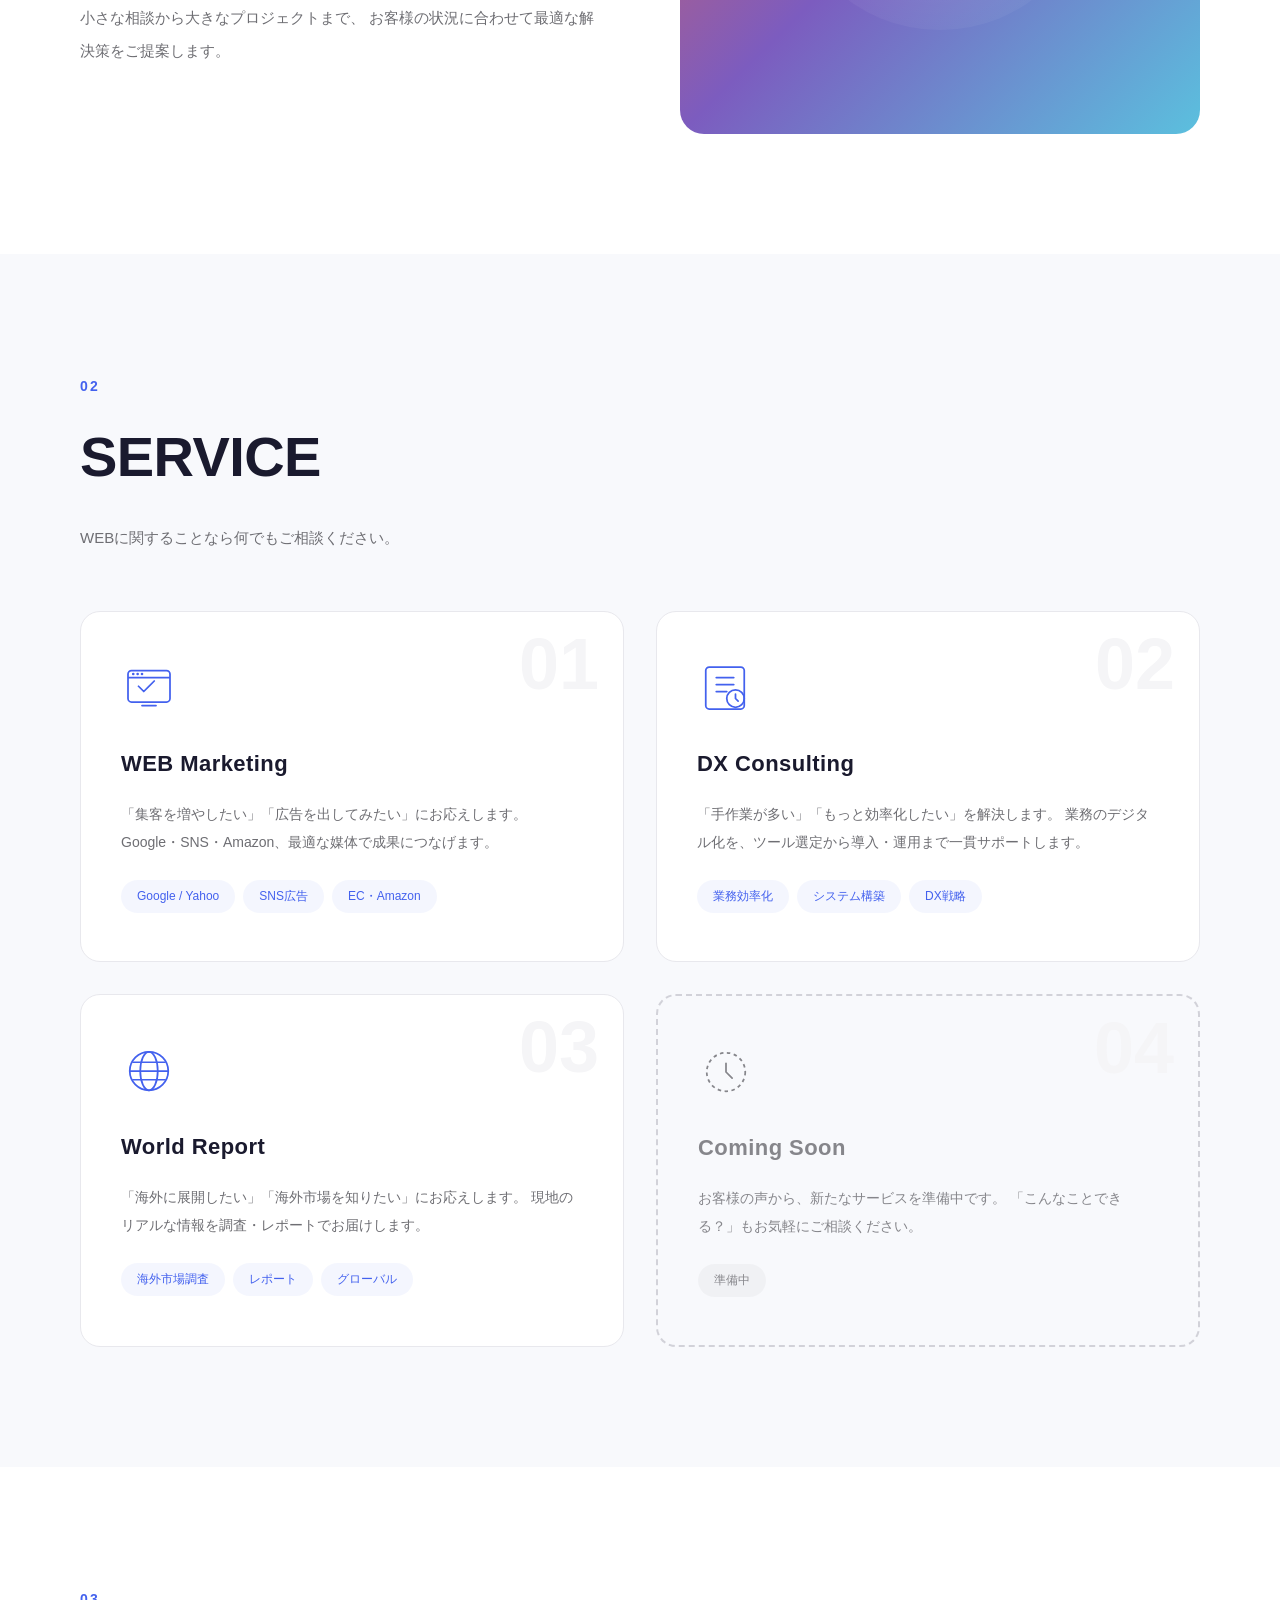
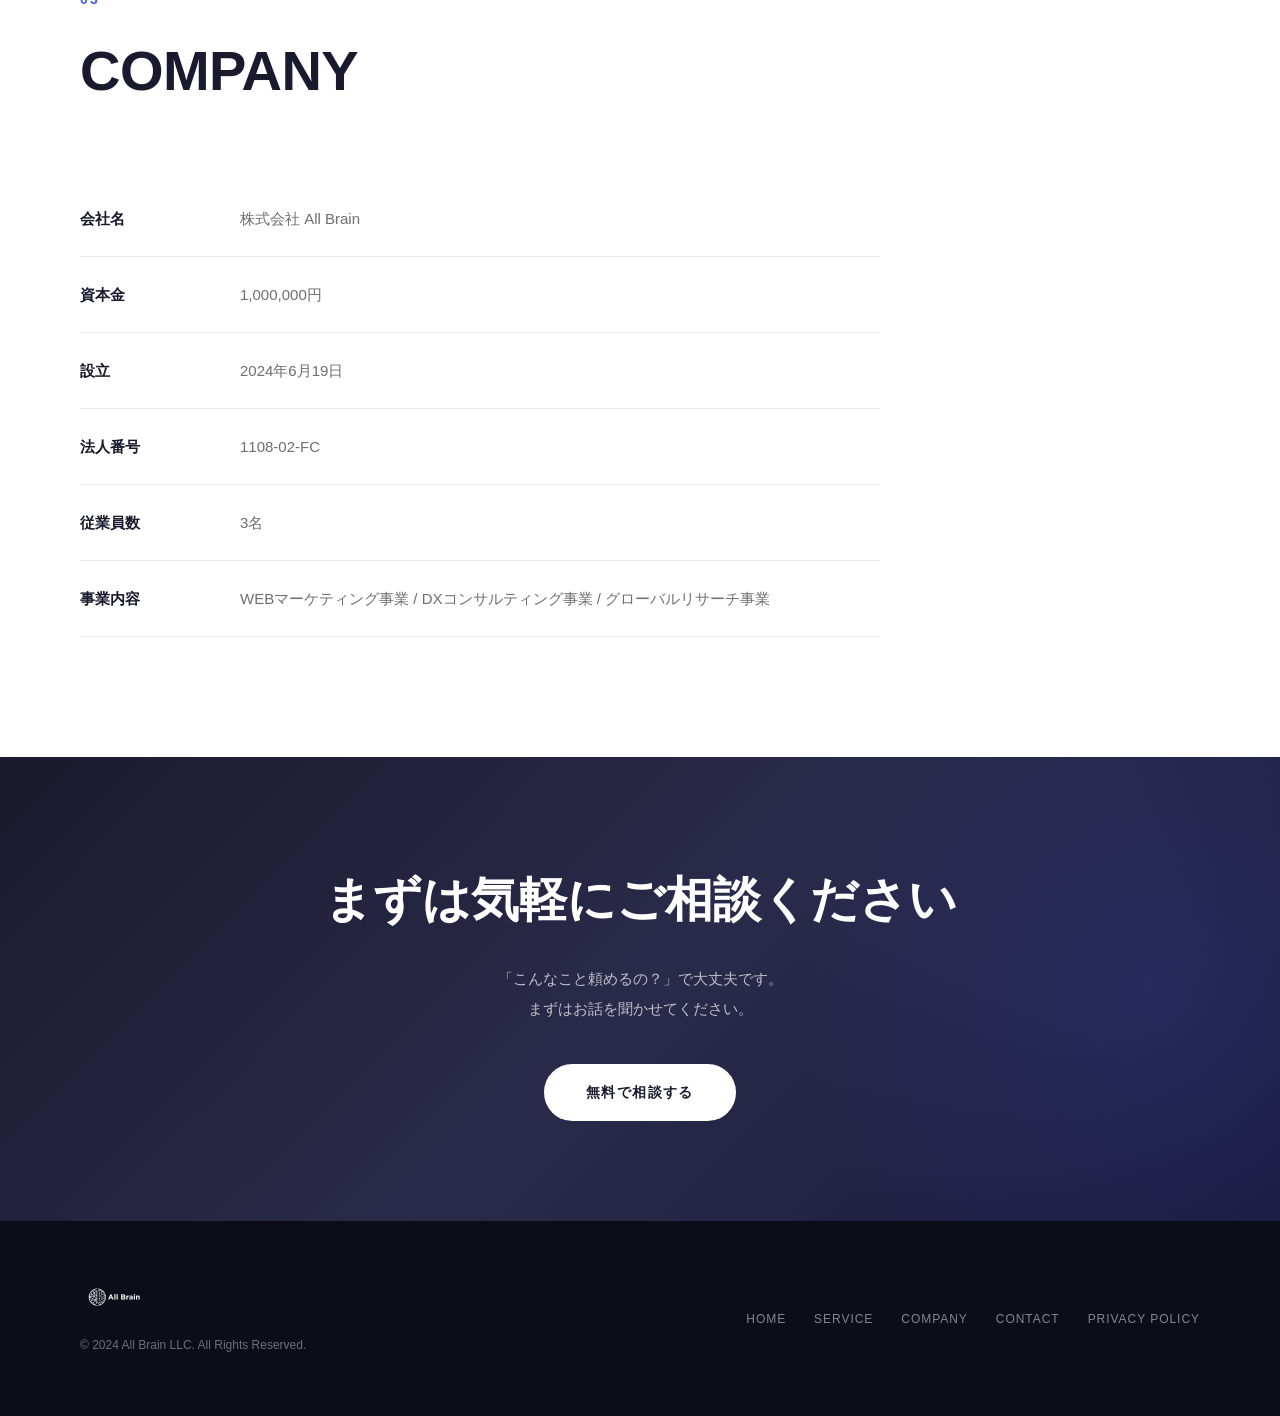
==== commit dc2e9b62: "Update index.html" ====
--- a/index.html
+++ b/index.html
@@ -3,12 +3,12 @@
 <head>
   <meta charset="UTF-8">
   <meta name="viewport" content="width=device-width, initial-scale=1.0">
-  <title>All Brain｜テクノロジーで事業を前進させる</title>
-  <meta name="description" content="All Brainは、WEBマーケティング・DX支援・グローバルレポートの事業を展開する法人です。">
+  <title>All Brain｜WEBの困りごと、すべて解決。</title>
+  <meta name="description" content="集客・広告運用・DX・海外展開まで。WEBに関するあらゆる課題をワンストップでサポートするAll Brainの公式サイトです。">
 
   <!-- OGP -->
-  <meta property="og:title" content="All Brain｜テクノロジーで事業を前進させる">
-  <meta property="og:description" content="WEBマーケティング・DX支援・グローバルリサーチで事業を加速。">
+  <meta property="og:title" content="All Brain｜WEBの困りごと、すべて解決。">
+  <meta property="og:description" content="集客・広告運用・DX・海外展開まで。WEBに関するあらゆる課題をワンストップでサポート。">
   <meta property="og:image" content="https://www.allbrain.one/img/logo-square.png">
   <meta property="og:url" content="https://www.allbrain.one/">
   <meta property="og:type" content="website">
@@ -57,14 +57,14 @@
       <div class="hero__logo-mark animate-fade-up">
         <img src="img/logo-square.png" alt="All Brain" class="hero__logo-img">
       </div>
-      <p class="hero__sub animate-fade-up delay-1">Technology × Creativity</p>
+      <p class="hero__sub animate-fade-up delay-1">WEB Consulting &amp; Solutions</p>
       <h1 class="hero__title animate-fade-up delay-2">
-        Power to<br>the Business
+        WEBの困りごと、<br>すべて解決。
       </h1>
       <p class="hero__desc animate-fade-up delay-3">
-        テクノロジーとクリエイティビティの力で、<br class="sp-only">事業を前進させる。
+        集客・広告運用・DX・海外展開まで。<br class="sp-only">WEBに関するあらゆる課題をワンストップでサポートします。
       </p>
-      <a href="#service" class="btn btn--primary animate-fade-up delay-4">VIEW SERVICE</a>
+      <a href="#service" class="btn btn--primary animate-fade-up delay-4">サービスを見る</a>
     </div>
     <div class="hero__scroll">
       <span>SCROLL</span>
@@ -82,16 +82,16 @@
       <div class="philosophy__content">
         <div class="philosophy__text animate-on-scroll">
           <h3 class="philosophy__heading">
-            すべてを頭脳で、<br>すべての頭脳で。
+            「どこに相談すれば<br>いいかわからない」を、<br>なくしたい。
           </h3>
           <p class="philosophy__desc">
-            All Brainは「すべての課題を知恵と技術で解決する」という信念のもと、
-            WEBマーケティング・DX推進・グローバルリサーチの領域で
-            クライアントの成長を加速させます。
+            WEB広告を出したいけどやり方がわからない。
+            業務をデジタル化したいけど何から始めればいいかわからない。
+            そんな「WEBの困りごと」をまるごと引き受けるのが All Brain です。
           </p>
           <p class="philosophy__desc">
-            私たちは常に新しい事業領域への挑戦を続け、
-            テクノロジーの力で社会に価値を届けてまいります。
+            小さな相談から大きなプロジェクトまで、
+            お客様の状況に合わせて最適な解決策をご提案します。
           </p>
         </div>
         <div class="philosophy__visual animate-on-scroll">
@@ -112,7 +112,7 @@
         <div class="section__label">02</div>
         <h2 class="section__title">SERVICE</h2>
         <p class="section__subtitle">
-          事業の成長フェーズに合わせた最適なソリューションを提供します。
+          WEBに関することなら何でもご相談ください。
         </p>
       </div>
 
@@ -134,8 +134,8 @@
           </div>
           <h3 class="service-card__title">WEB Marketing</h3>
           <p class="service-card__desc">
-            Google / Yahoo リスティング広告、SNS広告（Facebook / Instagram）、
-            EC・Amazon運用まで、デジタルマーケティングをワンストップで支援します。
+            「集客を増やしたい」「広告を出してみたい」にお応えします。
+            Google・SNS・Amazon、最適な媒体で成果につなげます。
           </p>
           <ul class="service-card__tags">
             <li>Google / Yahoo</li>
@@ -157,8 +157,8 @@
           </div>
           <h3 class="service-card__title">DX Consulting</h3>
           <p class="service-card__desc">
-            業務プロセスのデジタル化、社内システムの最適化など、
-            企業のDX推進を戦略立案から実行までトータルサポートします。
+            「手作業が多い」「もっと効率化したい」を解決します。
+            業務のデジタル化を、ツール選定から導入・運用まで一貫サポートします。
           </p>
           <ul class="service-card__tags">
             <li>業務効率化</li>
@@ -180,8 +180,8 @@
           </div>
           <h3 class="service-card__title">World Report</h3>
           <p class="service-card__desc">
-            海外市場のリサーチ・分析レポートを提供。
-            グローバル展開を目指す企業に、意思決定に必要なインサイトをお届けします。
+            「海外に展開したい」「海外市場を知りたい」にお応えします。
+            現地のリアルな情報を調査・レポートでお届けします。
           </p>
           <ul class="service-card__tags">
             <li>海外市場調査</li>
@@ -201,8 +201,8 @@
           </div>
           <h3 class="service-card__title">Coming Soon</h3>
           <p class="service-card__desc">
-            新たな事業領域を準備中です。All Brainは常に進化し続け、
-            新しい価値を創造してまいります。
+            お客様の声から、新たなサービスを準備中です。
+            「こんなことできる？」もお気軽にご相談ください。
           </p>
           <ul class="service-card__tags">
             <li>準備中</li>
@@ -246,7 +246,7 @@
             </tr>
             <tr>
               <th>事業内容</th>
-              <td>WEBマーケティング事業 / DXコンサルティング事業 / グローバルリサーチ事業 / WEBコンサル</td>
+              <td>WEBマーケティング事業 / DXコンサルティング事業 / グローバルリサーチ事業</td>
             </tr>
           </tbody>
         </table>
@@ -258,11 +258,11 @@
   <section class="cta" id="cta">
     <div class="container">
       <div class="cta__content animate-on-scroll">
-        <h2 class="cta__title">お問い合わせ</h2>
+        <h2 class="cta__title">まずは気軽にご相談ください</h2>
         <p class="cta__desc">
-          サービスに関するご相談・ご質問など、<br>お気軽にお問い合わせください。
+          「こんなこと頼めるの？」で大丈夫です。<br>まずはお話を聞かせてください。
         </p>
-        <a href="contact.html" class="btn btn--white">CONTACT US</a>
+        <a href="contact.html" class="btn btn--white">無料で相談する</a>
       </div>
     </div>
   </section>
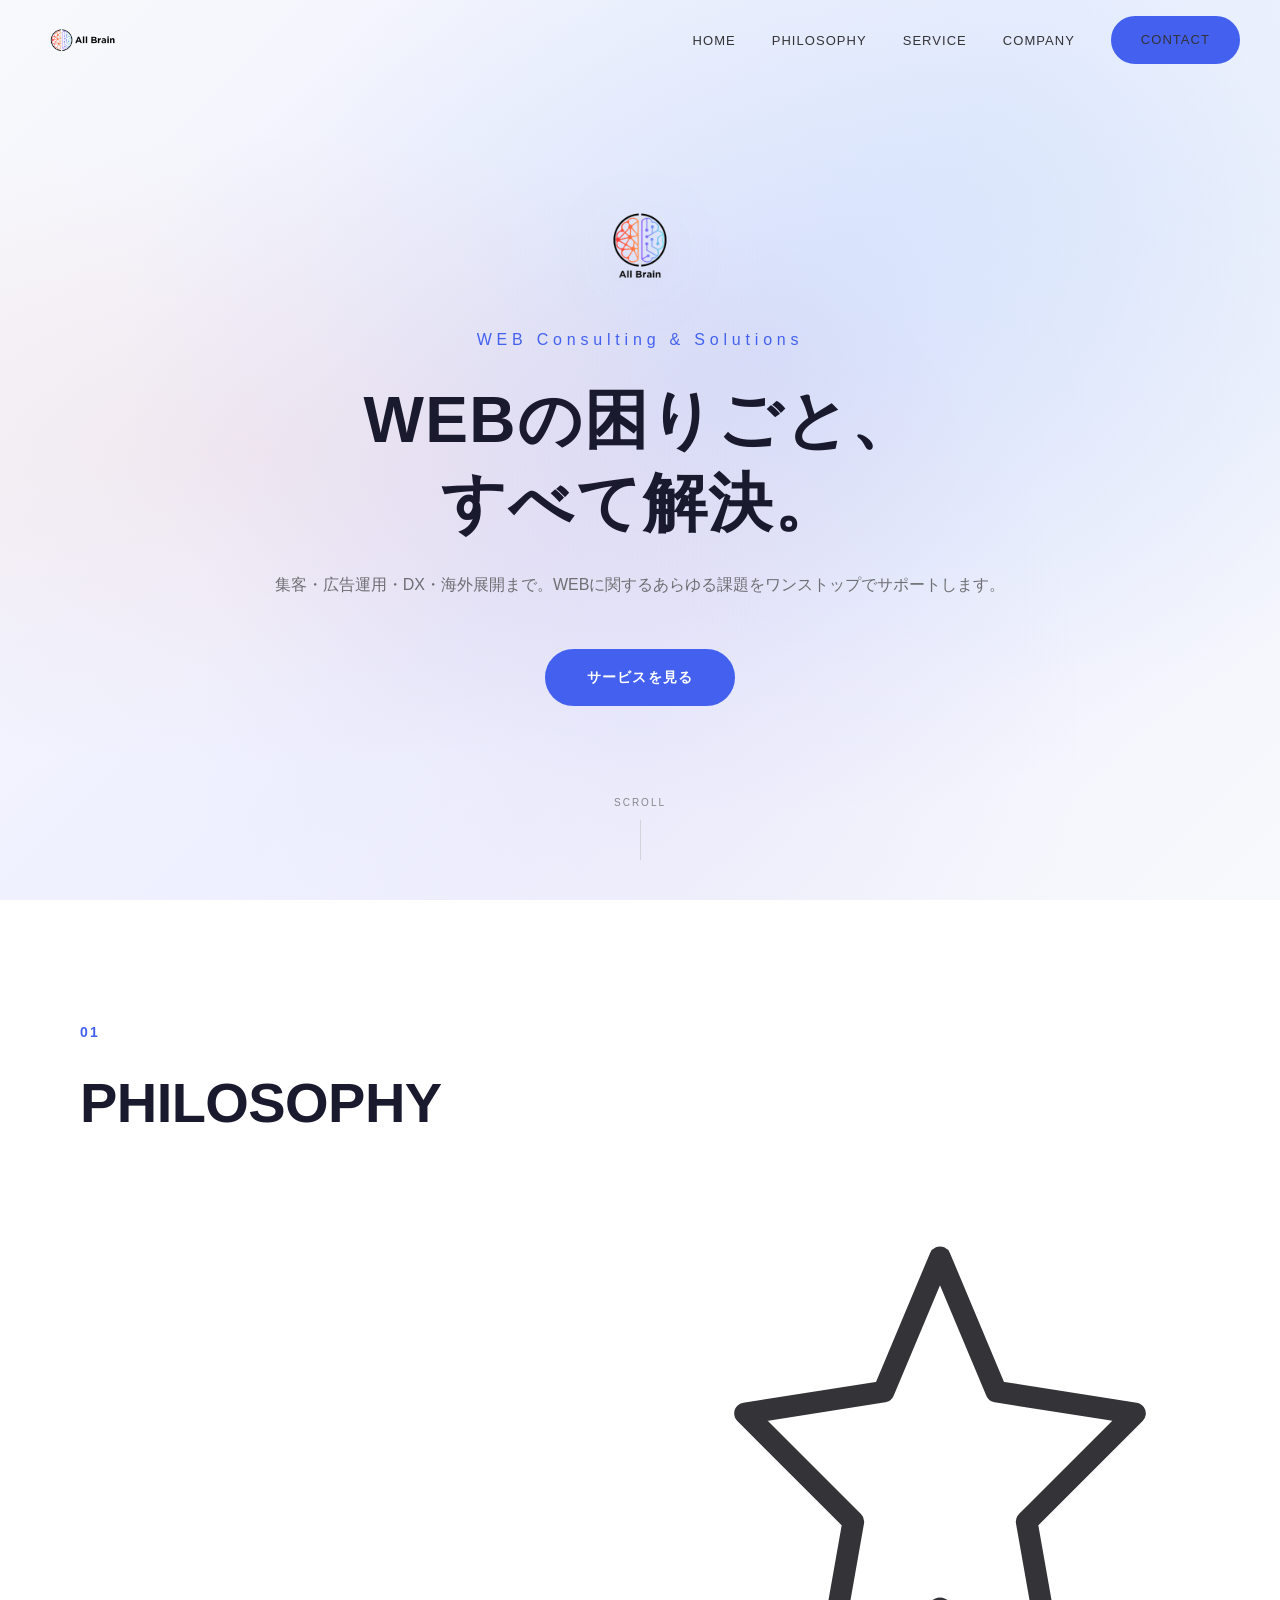
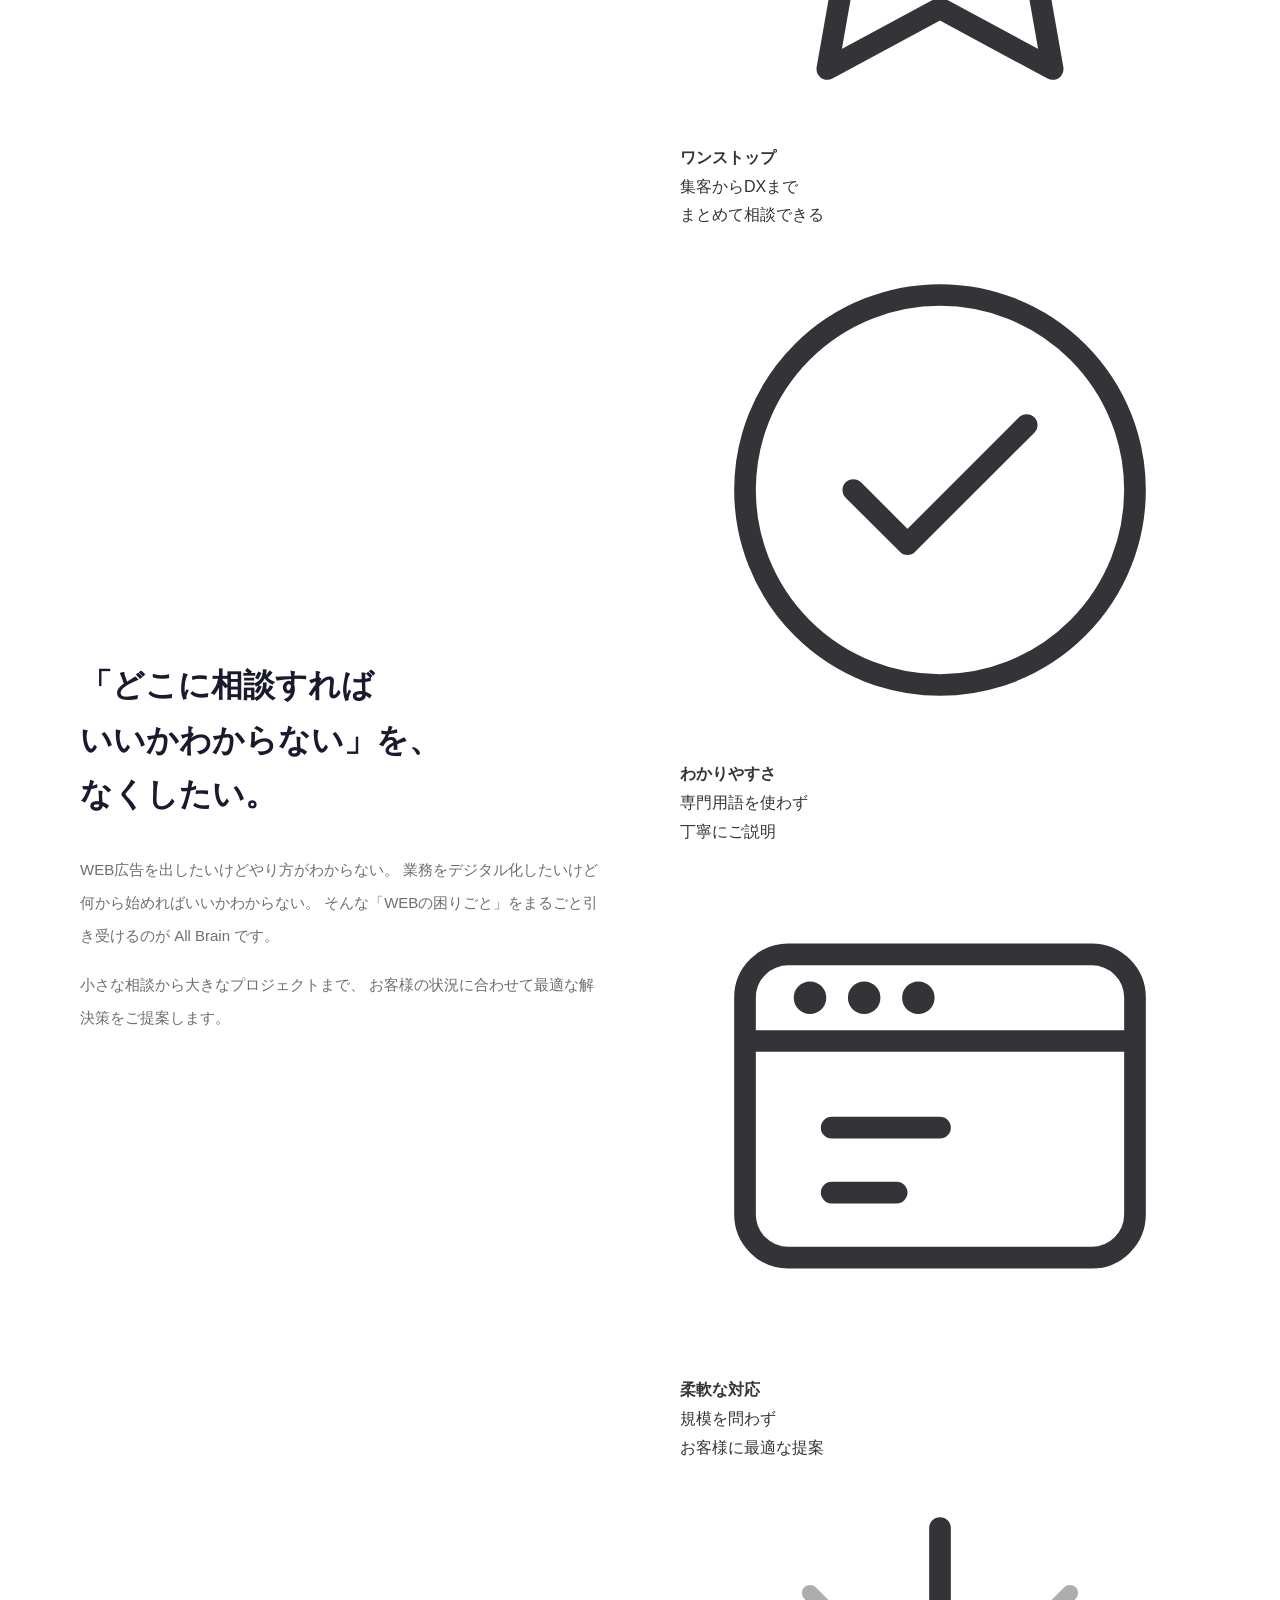
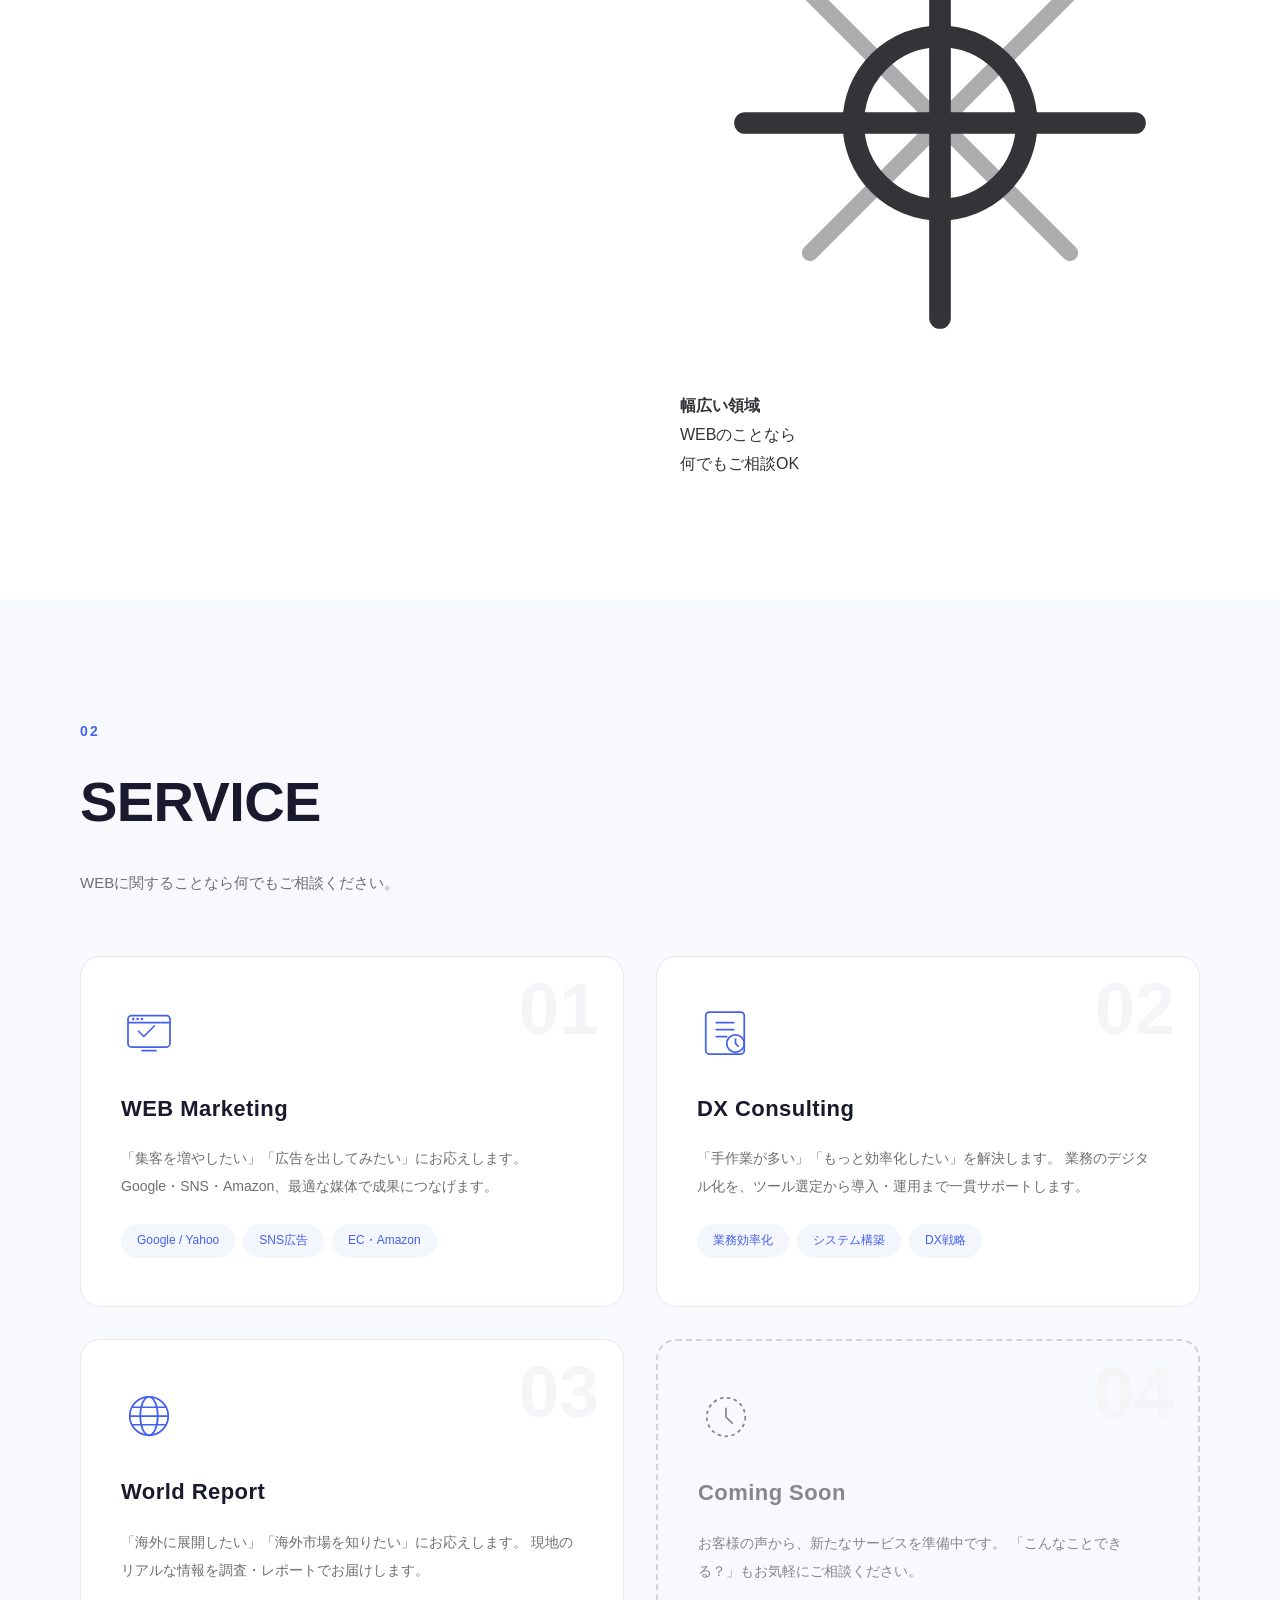
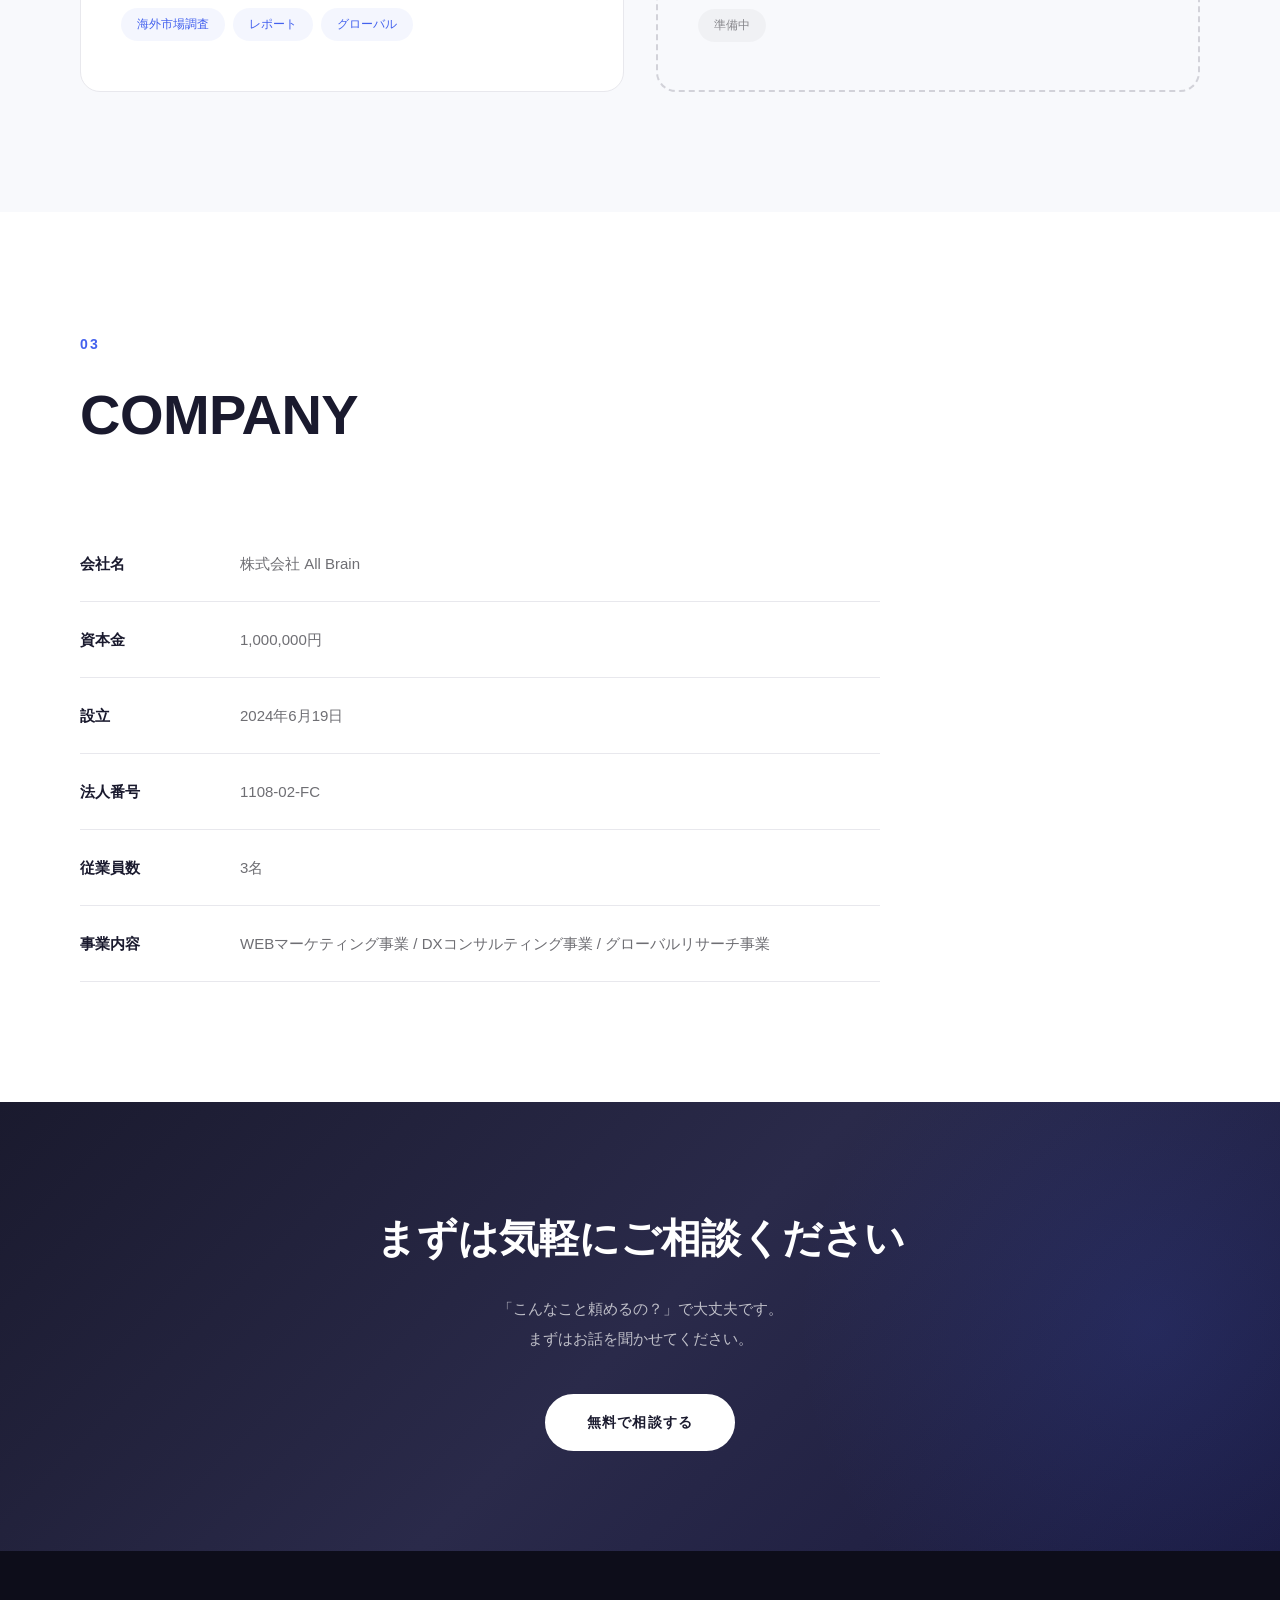
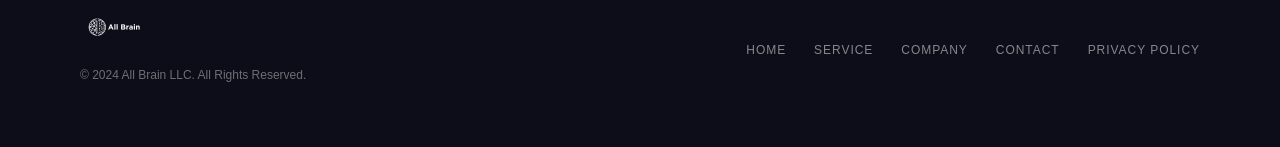
==== commit 783f9b00: "Update index.html" ====
--- a/index.html
+++ b/index.html
@@ -72,7 +72,7 @@
     </div>
   </section>
 
-  <!-- ========== PHILOSOPHY ========== -->
+    <!-- ========== PHILOSOPHY ========== -->
   <section class="section section--philosophy" id="philosophy">
     <div class="container">
       <div class="section__header animate-on-scroll">
@@ -95,15 +95,57 @@
           </p>
         </div>
         <div class="philosophy__visual animate-on-scroll">
-          <div class="philosophy__image-wrapper">
-            <div class="philosophy__gradient-bg">
-              <img src="img/logo-square.png" alt="All Brain" class="philosophy__logo-watermark">
+          <div class="philosophy__card-grid">
+            <div class="philosophy__card">
+              <div class="philosophy__card-icon">
+                <svg viewBox="0 0 48 48" fill="none" xmlns="http://www.w3.org/2000/svg">
+                  <path d="M24 4L29.2 16.4L42 18.4L32 28.4L34.4 42L24 36.4L13.6 42L16 28.4L6 18.4L18.8 16.4L24 4Z" stroke="currentColor" stroke-width="2" stroke-linejoin="round"/>
+                </svg>
+              </div>
+              <h4 class="philosophy__card-title">ワンストップ</h4>
+              <p class="philosophy__card-desc">集客からDXまで<br>まとめて相談できる</p>
             </div>
+            <div class="philosophy__card">
+              <div class="philosophy__card-icon">
+                <svg viewBox="0 0 48 48" fill="none" xmlns="http://www.w3.org/2000/svg">
+                  <circle cx="24" cy="24" r="18" stroke="currentColor" stroke-width="2"/>
+                  <path d="M16 24l5 5 11-11" stroke="currentColor" stroke-width="2" stroke-linecap="round" stroke-linejoin="round"/>
+                </svg>
+              </div>
+              <h4 class="philosophy__card-title">わかりやすさ</h4>
+              <p class="philosophy__card-desc">専門用語を使わず<br>丁寧にご説明</p>
+            </div>
+            <div class="philosophy__card">
+              <div class="philosophy__card-icon">
+                <svg viewBox="0 0 48 48" fill="none" xmlns="http://www.w3.org/2000/svg">
+                  <rect x="6" y="10" width="36" height="28" rx="4" stroke="currentColor" stroke-width="2"/>
+                  <path d="M6 18h36" stroke="currentColor" stroke-width="2"/>
+                  <circle cx="12" cy="14" r="1.5" fill="currentColor"/>
+                  <circle cx="17" cy="14" r="1.5" fill="currentColor"/>
+                  <circle cx="22" cy="14" r="1.5" fill="currentColor"/>
+                  <path d="M14 26h10M14 32h6" stroke="currentColor" stroke-width="2" stroke-linecap="round"/>
+                </svg>
+              </div>
+              <h4 class="philosophy__card-title">柔軟な対応</h4>
+              <p class="philosophy__card-desc">規模を問わず<br>お客様に最適な提案</p>
+            </div>
+            <div class="philosophy__card">
+              <div class="philosophy__card-icon">
+                <svg viewBox="0 0 48 48" fill="none" xmlns="http://www.w3.org/2000/svg">
+                  <path d="M24 6v36M6 24h36" stroke="currentColor" stroke-width="2" stroke-linecap="round"/>
+                  <path d="M12 12l24 24M36 12L12 36" stroke="currentColor" stroke-width="1.5" stroke-linecap="round" opacity="0.4"/>
+                  <circle cx="24" cy="24" r="8" stroke="currentColor" stroke-width="2"/>
+                </svg>
+              </div>
+              <h4 class="philosophy__card-title">幅広い領域</h4>
+              <p class="philosophy__card-desc">WEBのことなら<br>何でもご相談OK</p>
+            </div>
           </div>
         </div>
       </div>
     </div>
   </section>
+
 
   <!-- ========== SERVICE ========== -->
   <section class="section section--service" id="service">
--- a/css/style.css
+++ b/css/style.css
@@ -12,7 +12,6 @@
 }
 
 :root {
-  /* Brand colors from logo */
   --color-primary: #1a1a2e;
   --color-accent: #4361ee;
   --color-accent-light: #7b8fff;
@@ -83,10 +82,10 @@
 /* ---------- BUTTONS ---------- */
 .btn {
   display: inline-block;
-  font-family: var(--font-en);
+  font-family: var(--font-jp);
   font-weight: 600;
   font-size: 14px;
-  letter-spacing: 0.1em;
+  letter-spacing: 0.08em;
   padding: 14px 40px;
   border-radius: 60px;
   border: 2px solid transparent;
@@ -126,6 +125,8 @@
   color: var(--color-white);
   border-color: var(--color-accent);
   font-size: 13px;
+  font-family: var(--font-en);
+  letter-spacing: 0.1em;
 }
 
 .btn--header:hover {
@@ -167,7 +168,6 @@
   justify-content: space-between;
 }
 
-/* Logo image */
 .header__logo {
   z-index: 1001;
   display: flex;
@@ -179,7 +179,6 @@
   width: auto;
 }
 
-/* Nav */
 .header__nav-list {
   display: flex;
   align-items: center;
@@ -265,7 +264,6 @@
   z-index: 0;
 }
 
-/* Floating particles */
 .hero__particles {
   position: absolute;
   inset: 0;
@@ -324,13 +322,13 @@
 }
 
 .hero__title {
-  font-family: var(--font-en);
-  font-weight: 900;
-  font-size: clamp(48px, 8vw, 96px);
-  line-height: 1.1;
+  font-family: var(--font-jp);
+  font-weight: 700;
+  font-size: clamp(32px, 6vw, 64px);
+  line-height: 1.3;
   color: var(--color-primary);
   margin-bottom: 24px;
-  letter-spacing: -0.02em;
+  letter-spacing: 0.02em;
 }
 
 .hero__desc {
@@ -437,9 +435,9 @@
 }
 
 .philosophy__heading {
-  font-size: clamp(24px, 3vw, 36px);
+  font-size: clamp(22px, 2.8vw, 32px);
   font-weight: 700;
-  line-height: 1.6;
+  line-height: 1.7;
   color: var(--color-primary);
   margin-bottom: 32px;
 }
@@ -590,12 +588,11 @@
   border-radius: 30px;
 }
 
-/* Hover - colored border accent */
 .service-card:nth-child(1):hover { border-left: 3px solid var(--color-orange); }
 .service-card:nth-child(2):hover { border-left: 3px solid var(--color-accent); }
 .service-card:nth-child(3):hover { border-left: 3px solid var(--color-cyan); }
 
-/* Coming Soon variant */
+/* Coming Soon */
 .service-card--coming {
   border: 2px dashed var(--color-gray-200);
   background: rgba(248, 249, 252, 0.5);
@@ -607,18 +604,9 @@
   transform: translateY(-4px);
 }
 
-.service-card--coming .service-card__icon {
-  color: var(--color-gray-400);
-}
-
-.service-card--coming .service-card__title {
-  color: var(--color-gray-400);
-}
-
-.service-card--coming .service-card__desc {
-  color: var(--color-gray-400);
-}
-
+.service-card--coming .service-card__icon { color: var(--color-gray-400); }
+.service-card--coming .service-card__title { color: var(--color-gray-400); }
+.service-card--coming .service-card__desc { color: var(--color-gray-400); }
 .service-card--coming .service-card__tags li {
   color: var(--color-gray-400);
   background: rgba(0, 0, 0, 0.03);
@@ -684,9 +672,9 @@
 }
 
 .cta__title {
-  font-family: var(--font-en);
-  font-weight: 800;
-  font-size: clamp(32px, 4vw, 48px);
+  font-family: var(--font-jp);
+  font-weight: 700;
+  font-size: clamp(24px, 3.5vw, 40px);
   color: var(--color-white);
   margin-bottom: 20px;
 }
@@ -945,7 +933,6 @@
     display: inline;
   }
 
-  /* Header Mobile */
   .hamburger {
     display: flex;
   }
@@ -983,7 +970,6 @@
     font-size: 18px;
   }
 
-  /* Hero Mobile */
   .hero {
     min-height: 600px;
   }
@@ -997,7 +983,6 @@
     font-size: 14px;
   }
 
-  /* Sections */
   .section {
     padding: 80px 0;
   }
@@ -1036,7 +1021,6 @@
     font-size: 14px;
   }
 
-  /* Footer */
   .footer__inner {
     flex-direction: column;
     text-align: center;
@@ -1049,17 +1033,14 @@
     gap: 16px;
   }
 
-  /* CTA */
   .cta {
     padding: 80px 0;
   }
 
-  /* Page Hero */
   .page-hero {
     padding: 120px 0 60px;
   }
 
-  /* Contact */
   .contact__lead {
     font-size: 14px;
   }
@@ -1076,7 +1057,7 @@
 
 @media (max-width: 480px) {
   .hero__title {
-    font-size: 40px;
+    font-size: 28px;
   }
 
   .section__title {
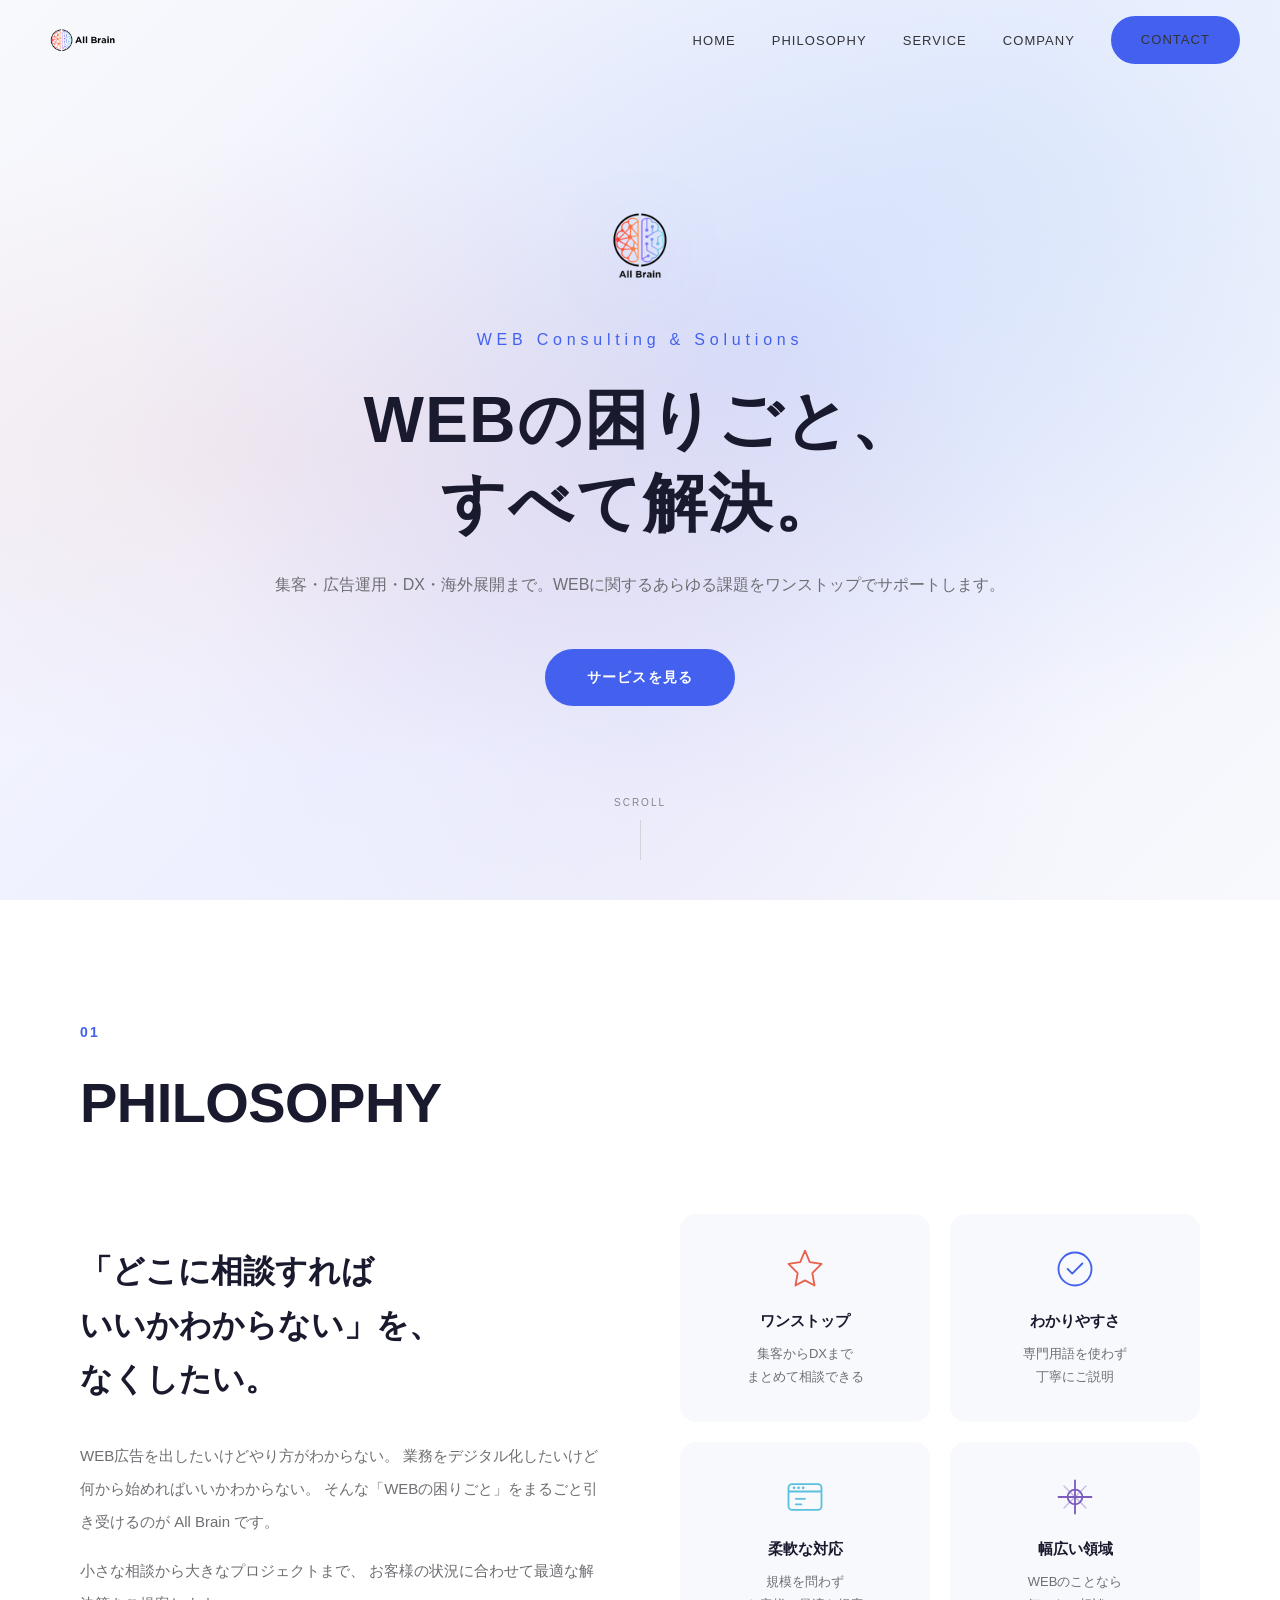
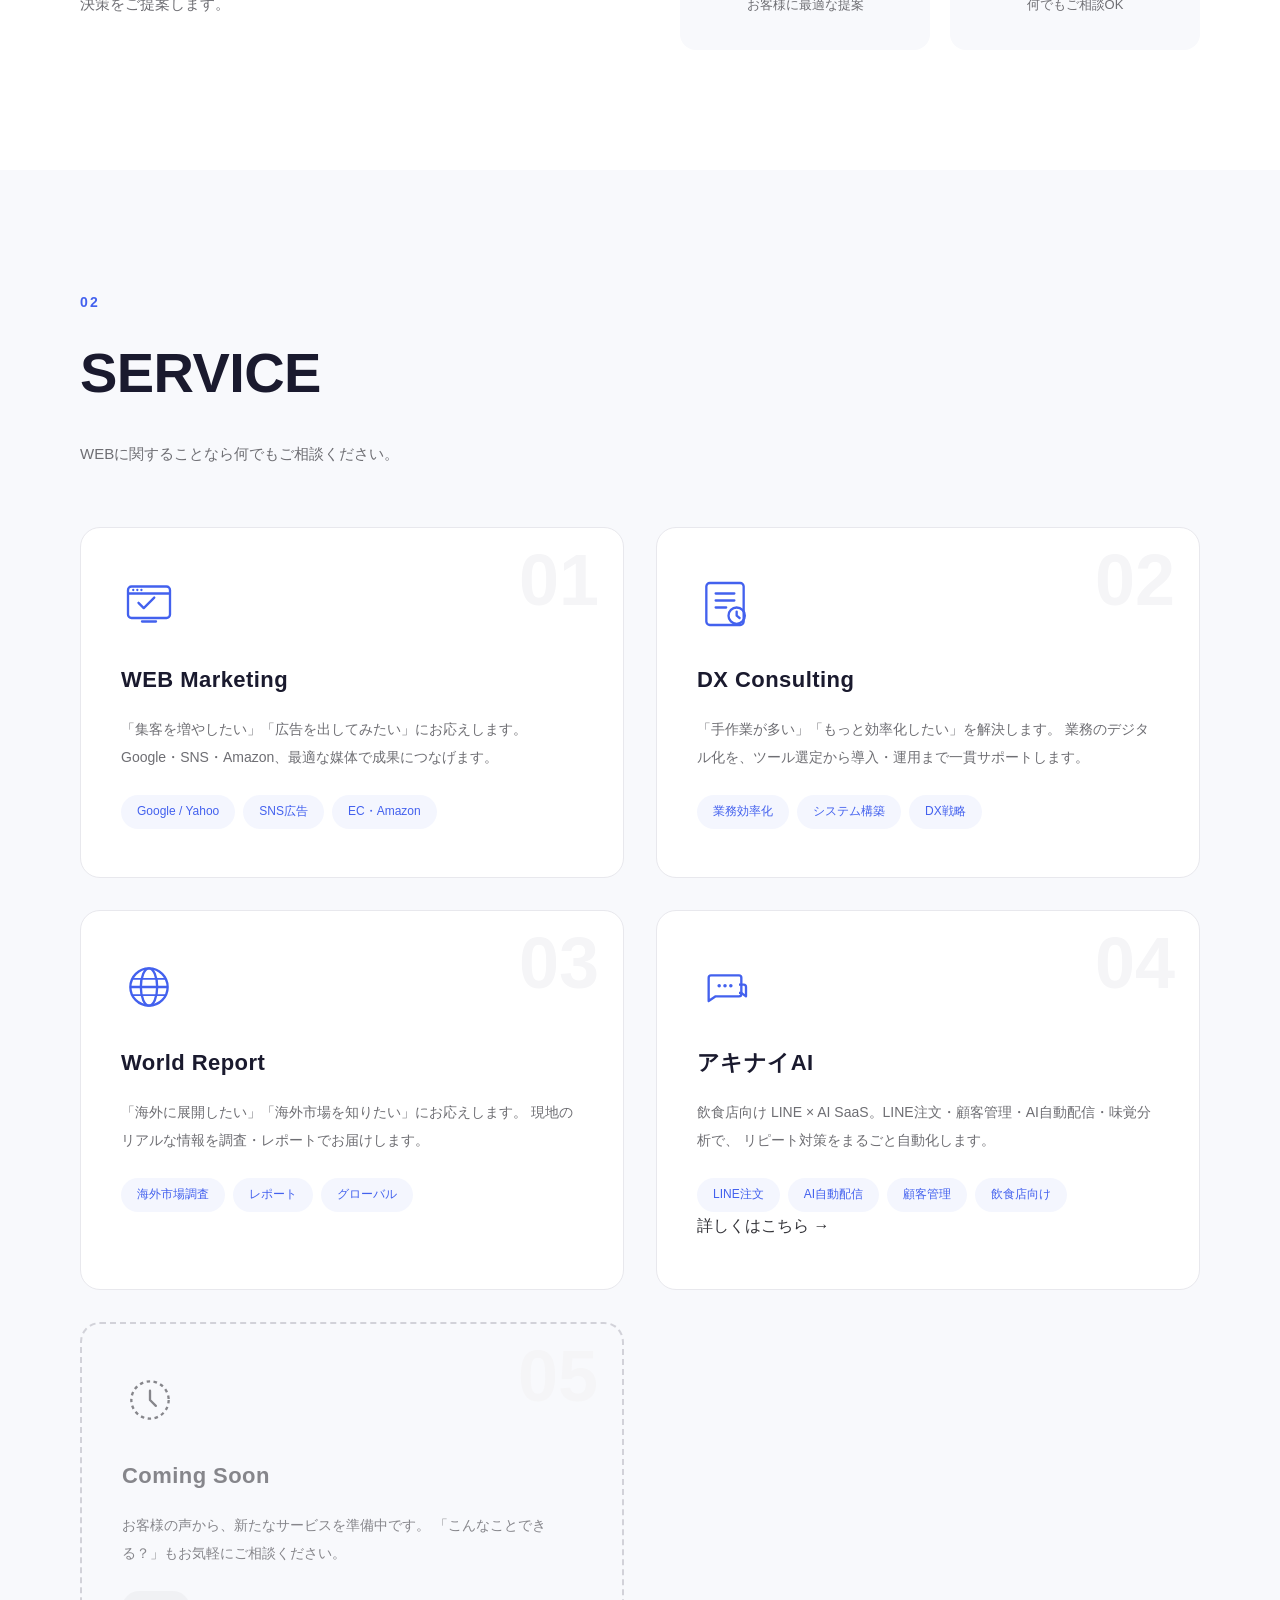
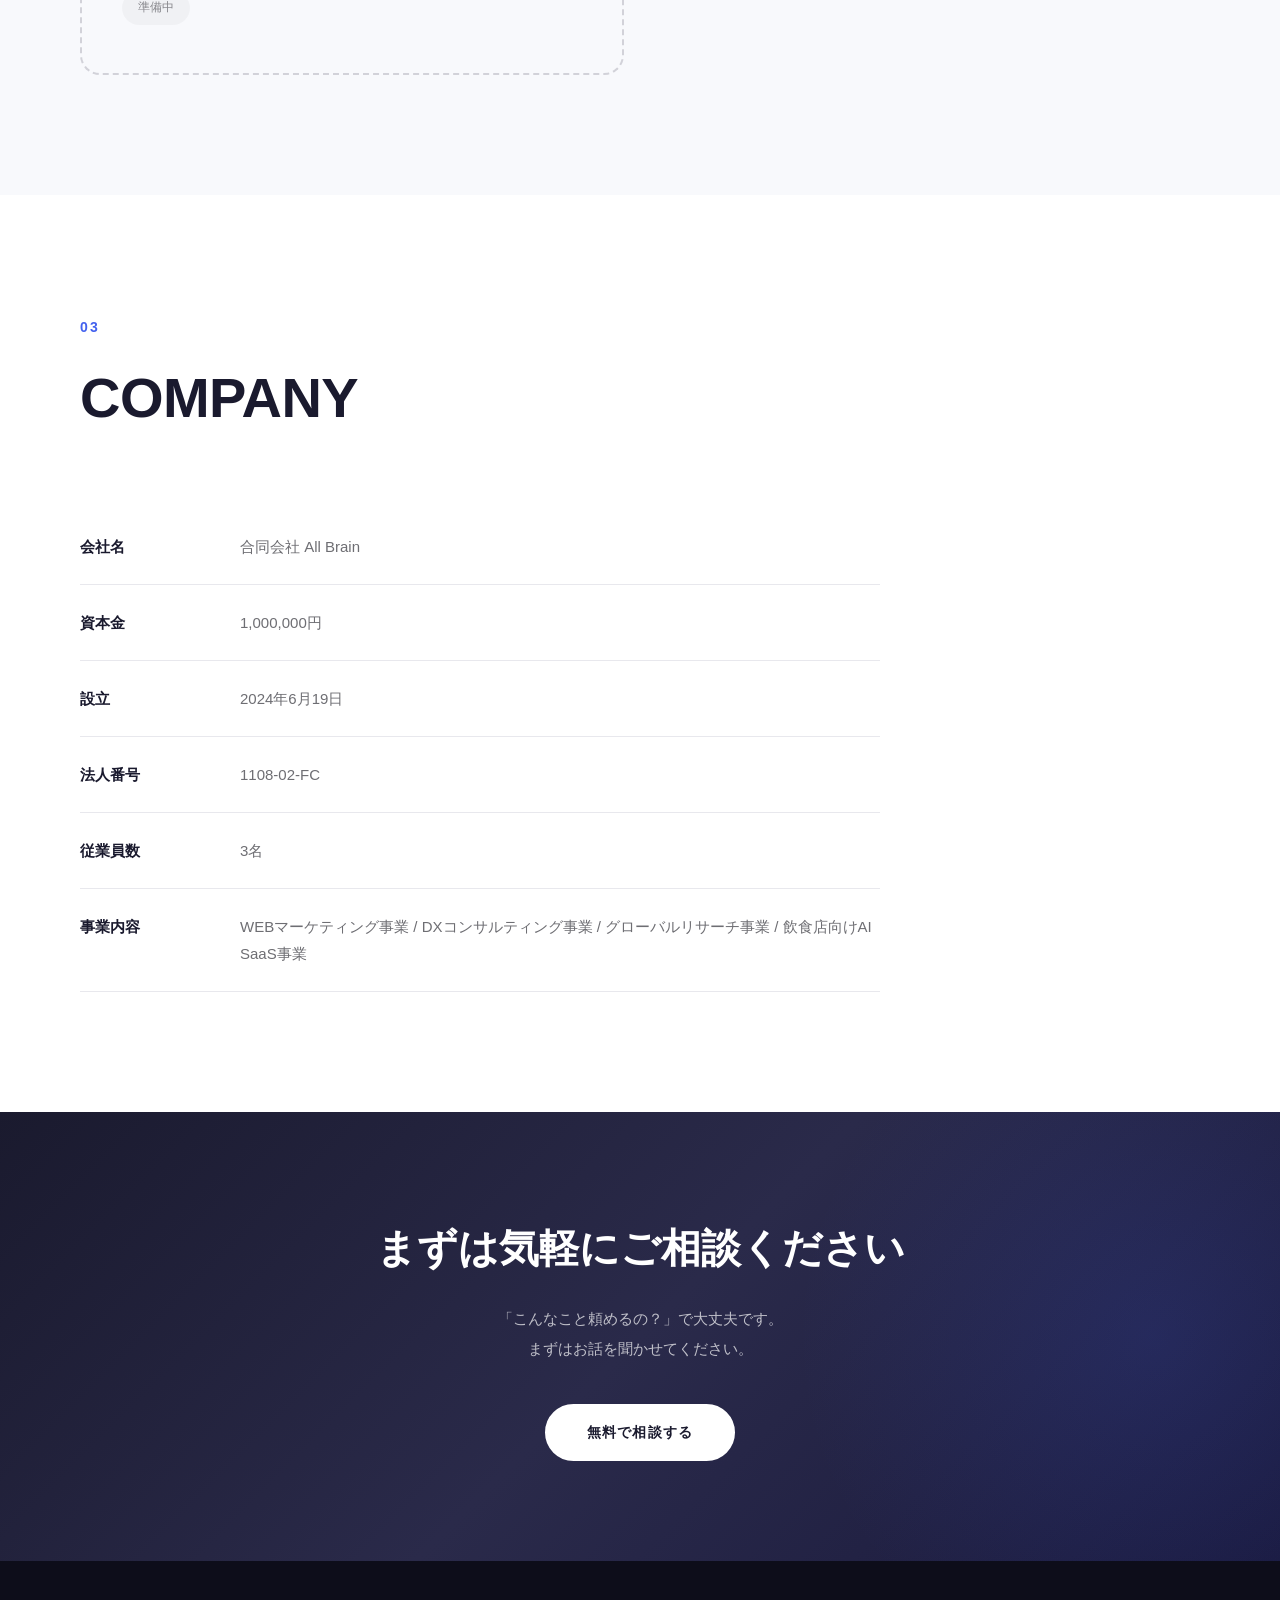
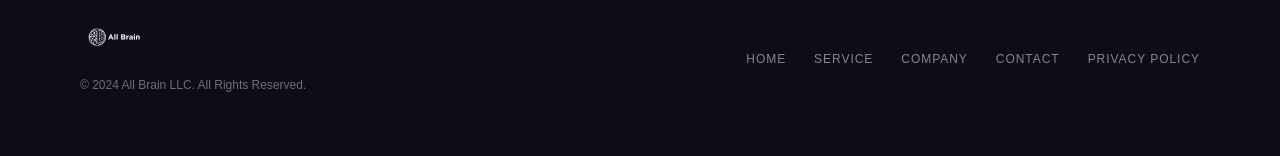
==== commit 676c78e4: "Update index.html" ====
--- a/index.html
+++ b/index.html
@@ -72,7 +72,7 @@
     </div>
   </section>
 
-    <!-- ========== PHILOSOPHY ========== -->
+  <!-- ========== PHILOSOPHY ========== -->
   <section class="section section--philosophy" id="philosophy">
     <div class="container">
       <div class="section__header animate-on-scroll">
@@ -146,7 +146,6 @@
     </div>
   </section>
 
-
   <!-- ========== SERVICE ========== -->
   <section class="section section--service" id="service">
     <div class="container">
@@ -164,14 +163,14 @@
         <article class="service-card animate-on-scroll">
           <div class="service-card__number">01</div>
           <div class="service-card__icon">
-            <svg viewBox="0 0 64 64" fill="none" xmlns="http://www.w3.org/2000/svg">
-              <rect x="8" y="12" width="48" height="36" rx="4" stroke="currentColor" stroke-width="2"/>
-              <path d="M8 20h48" stroke="currentColor" stroke-width="2"/>
-              <circle cx="14" cy="16" r="1.5" fill="currentColor"/>
-              <circle cx="19" cy="16" r="1.5" fill="currentColor"/>
-              <circle cx="24" cy="16" r="1.5" fill="currentColor"/>
-              <path d="M20 30l6 6 12-12" stroke="currentColor" stroke-width="2" stroke-linecap="round" stroke-linejoin="round"/>
-              <path d="M24 52h16" stroke="currentColor" stroke-width="2" stroke-linecap="round"/>
+            <svg viewBox="0 0 48 48" fill="none" xmlns="http://www.w3.org/2000/svg">
+              <rect x="6" y="9" width="36" height="27" rx="3" stroke="currentColor" stroke-width="2"/>
+              <path d="M6 15h36" stroke="currentColor" stroke-width="2"/>
+              <circle cx="10.5" cy="12" r="1" fill="currentColor"/>
+              <circle cx="14" cy="12" r="1" fill="currentColor"/>
+              <circle cx="17.5" cy="12" r="1" fill="currentColor"/>
+              <path d="M15 23l4.5 4.5 9-9" stroke="currentColor" stroke-width="2" stroke-linecap="round" stroke-linejoin="round"/>
+              <path d="M18 39h12" stroke="currentColor" stroke-width="2" stroke-linecap="round"/>
             </svg>
           </div>
           <h3 class="service-card__title">WEB Marketing</h3>
@@ -190,11 +189,11 @@
         <article class="service-card animate-on-scroll">
           <div class="service-card__number">02</div>
           <div class="service-card__icon">
-            <svg viewBox="0 0 64 64" fill="none" xmlns="http://www.w3.org/2000/svg">
-              <rect x="10" y="8" width="44" height="48" rx="4" stroke="currentColor" stroke-width="2"/>
-              <path d="M22 20h20M22 28h20M22 36h12" stroke="currentColor" stroke-width="2" stroke-linecap="round"/>
-              <circle cx="44" cy="44" r="10" stroke="currentColor" stroke-width="2"/>
-              <path d="M44 39v5l3 3" stroke="currentColor" stroke-width="2" stroke-linecap="round" stroke-linejoin="round"/>
+            <svg viewBox="0 0 48 48" fill="none" xmlns="http://www.w3.org/2000/svg">
+              <rect x="8" y="6" width="32" height="36" rx="3" stroke="currentColor" stroke-width="2"/>
+              <path d="M16 15h16M16 21h16M16 27h9" stroke="currentColor" stroke-width="2" stroke-linecap="round"/>
+              <circle cx="34" cy="34" r="7" stroke="currentColor" stroke-width="2"/>
+              <path d="M34 30.5v3.5l2.5 2" stroke="currentColor" stroke-width="2" stroke-linecap="round" stroke-linejoin="round"/>
             </svg>
           </div>
           <h3 class="service-card__title">DX Consulting</h3>
@@ -213,11 +212,11 @@
         <article class="service-card animate-on-scroll">
           <div class="service-card__number">03</div>
           <div class="service-card__icon">
-            <svg viewBox="0 0 64 64" fill="none" xmlns="http://www.w3.org/2000/svg">
-              <circle cx="32" cy="32" r="22" stroke="currentColor" stroke-width="2"/>
-              <ellipse cx="32" cy="32" rx="10" ry="22" stroke="currentColor" stroke-width="2"/>
-              <path d="M10 32h44" stroke="currentColor" stroke-width="2"/>
-              <path d="M13 22h38M13 42h38" stroke="currentColor" stroke-width="1.5"/>
+            <svg viewBox="0 0 48 48" fill="none" xmlns="http://www.w3.org/2000/svg">
+              <circle cx="24" cy="24" r="16" stroke="currentColor" stroke-width="2"/>
+              <ellipse cx="24" cy="24" rx="7" ry="16" stroke="currentColor" stroke-width="2"/>
+              <path d="M8 24h32" stroke="currentColor" stroke-width="2"/>
+              <path d="M10 17h28M10 31h28" stroke="currentColor" stroke-width="1.5"/>
             </svg>
           </div>
           <h3 class="service-card__title">World Report</h3>
@@ -232,13 +231,39 @@
           </ul>
         </article>
 
-        <!-- Service Card 4: Coming Soon -->
+        <!-- Service Card 4: アキナイAI -->
+        <article class="service-card animate-on-scroll">
+          <div class="service-card__number">04</div>
+          <div class="service-card__icon">
+            <svg viewBox="0 0 48 48" fill="none" xmlns="http://www.w3.org/2000/svg">
+              <path d="M10 36V16a2 2 0 012-2h24a2 2 0 012 2v14a2 2 0 01-2 2H16l-6 4z" stroke="currentColor" stroke-width="2" stroke-linejoin="round"/>
+              <circle cx="19" cy="23" r="1.5" fill="currentColor"/>
+              <circle cx="24" cy="23" r="1.5" fill="currentColor"/>
+              <circle cx="29" cy="23" r="1.5" fill="currentColor"/>
+              <path d="M36 22h4a2 2 0 012 2v8l-4-3h-2" stroke="currentColor" stroke-width="2" stroke-linejoin="round"/>
+            </svg>
+          </div>
+          <h3 class="service-card__title">アキナイAI</h3>
+          <p class="service-card__desc">
+            飲食店向け LINE × AI SaaS。LINE注文・顧客管理・AI自動配信・味覚分析で、
+            リピート対策をまるごと自動化します。
+          </p>
+          <ul class="service-card__tags">
+            <li>LINE注文</li>
+            <li>AI自動配信</li>
+            <li>顧客管理</li>
+            <li>飲食店向け</li>
+          </ul>
+          <a href="https://akinai.allbrain.one/" target="_blank" rel="noopener noreferrer" class="service-card__link">詳しくはこちら →</a>
+        </article>
+
+        <!-- Service Card 5: Coming Soon -->
         <article class="service-card service-card--coming animate-on-scroll">
-          <div class="service-card__number">04</div>
-          <div class="service-card__icon">
-            <svg viewBox="0 0 64 64" fill="none" xmlns="http://www.w3.org/2000/svg">
-              <circle cx="32" cy="32" r="22" stroke="currentColor" stroke-width="2" stroke-dasharray="4 4"/>
-              <path d="M32 22v10l7 7" stroke="currentColor" stroke-width="2" stroke-linecap="round" stroke-linejoin="round"/>
+          <div class="service-card__number">05</div>
+          <div class="service-card__icon">
+            <svg viewBox="0 0 48 48" fill="none" xmlns="http://www.w3.org/2000/svg">
+              <circle cx="24" cy="24" r="16" stroke="currentColor" stroke-width="2" stroke-dasharray="3 3"/>
+              <path d="M24 16v8l5 5" stroke="currentColor" stroke-width="2" stroke-linecap="round" stroke-linejoin="round"/>
             </svg>
           </div>
           <h3 class="service-card__title">Coming Soon</h3>
@@ -268,7 +293,7 @@
           <tbody>
             <tr>
               <th>会社名</th>
-              <td>株式会社 All Brain</td>
+              <td>合同会社 All Brain</td>
             </tr>
             <tr>
               <th>資本金</th>
@@ -288,7 +313,7 @@
             </tr>
             <tr>
               <th>事業内容</th>
-              <td>WEBマーケティング事業 / DXコンサルティング事業 / グローバルリサーチ事業</td>
+              <td>WEBマーケティング事業 / DXコンサルティング事業 / グローバルリサーチ事業 / 飲食店向けAI SaaS事業</td>
             </tr>
           </tbody>
         </table>
--- a/css/style.css
+++ b/css/style.css
@@ -1085,3 +1085,82 @@
     padding-bottom: 20px;
   }
 }
+
+
+/* ---------- PHILOSOPHY CARD GRID ---------- */
+.philosophy__card-grid {
+  display: grid;
+  grid-template-columns: repeat(2, 1fr);
+  gap: 20px;
+}
+
+.philosophy__card {
+  background: var(--color-off-white);
+  border-radius: 16px;
+  padding: 32px 24px;
+  text-align: center;
+  transition: var(--transition);
+  border: 1px solid transparent;
+}
+
+.philosophy__card:hover {
+  background: var(--color-white);
+  border-color: var(--color-gray-100);
+  transform: translateY(-4px);
+  box-shadow: 0 12px 40px rgba(0, 0, 0, 0.06);
+}
+
+.philosophy__card-icon {
+  width: 44px;
+  height: 44px;
+  margin: 0 auto 16px;
+  color: var(--color-accent);
+}
+
+.philosophy__card-icon svg {
+  width: 100%;
+  height: 100%;
+}
+
+.philosophy__card:nth-child(1) .philosophy__card-icon { color: var(--color-orange); }
+.philosophy__card:nth-child(2) .philosophy__card-icon { color: var(--color-accent); }
+.philosophy__card:nth-child(3) .philosophy__card-icon { color: var(--color-cyan); }
+.philosophy__card:nth-child(4) .philosophy__card-icon { color: var(--color-purple); }
+
+.philosophy__card-title {
+  font-size: 15px;
+  font-weight: 700;
+  color: var(--color-primary);
+  margin-bottom: 8px;
+}
+
+.philosophy__card-desc {
+  font-size: 13px;
+  line-height: 1.8;
+  color: var(--color-gray-600);
+}
+
+/* ---------- RESPONSIVE: PHILOSOPHY CARDS ---------- */
+@media (max-width: 768px) {
+  .philosophy__card-grid {
+    grid-template-columns: repeat(2, 1fr);
+    gap: 12px;
+  }
+
+  .philosophy__card {
+    padding: 24px 16px;
+  }
+
+  .philosophy__card-icon {
+    width: 36px;
+    height: 36px;
+  }
+
+  .philosophy__card-title {
+    font-size: 14px;
+  }
+
+  .philosophy__card-desc {
+    font-size: 12px;
+  }
+}
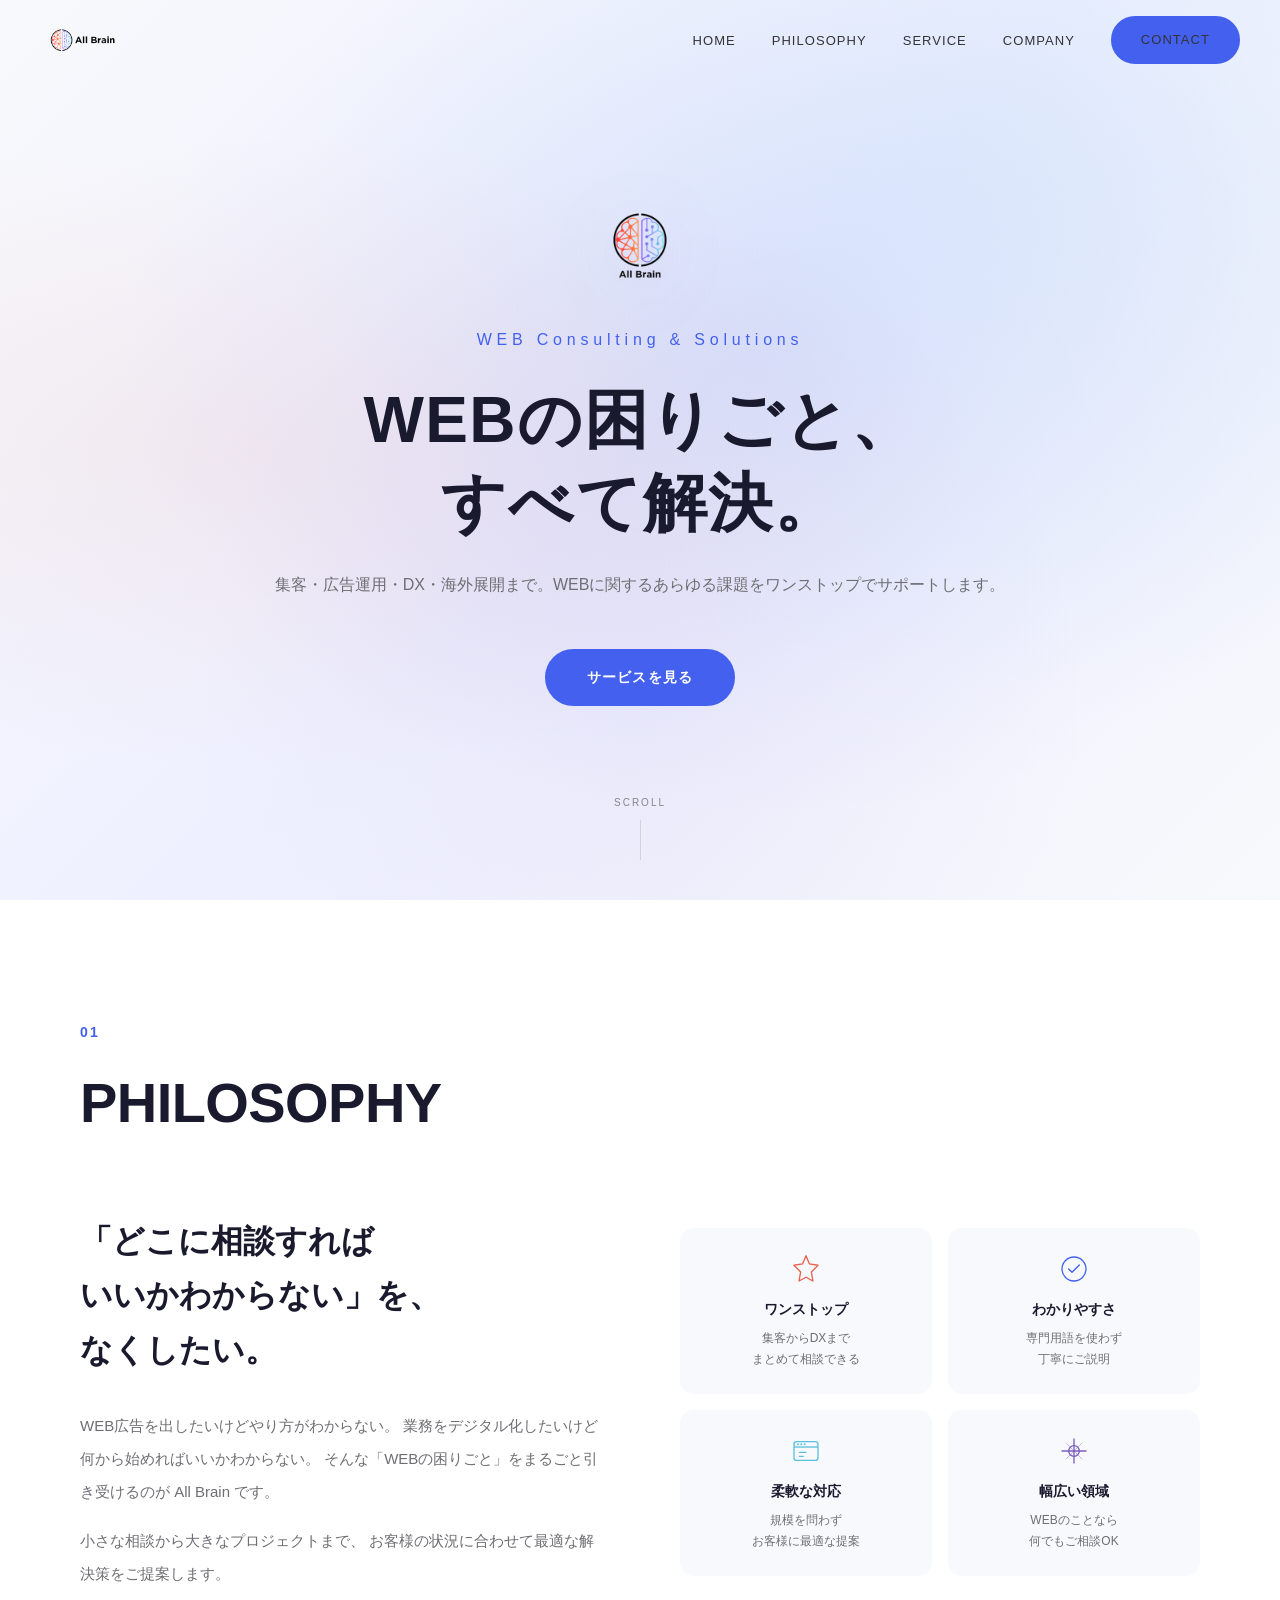
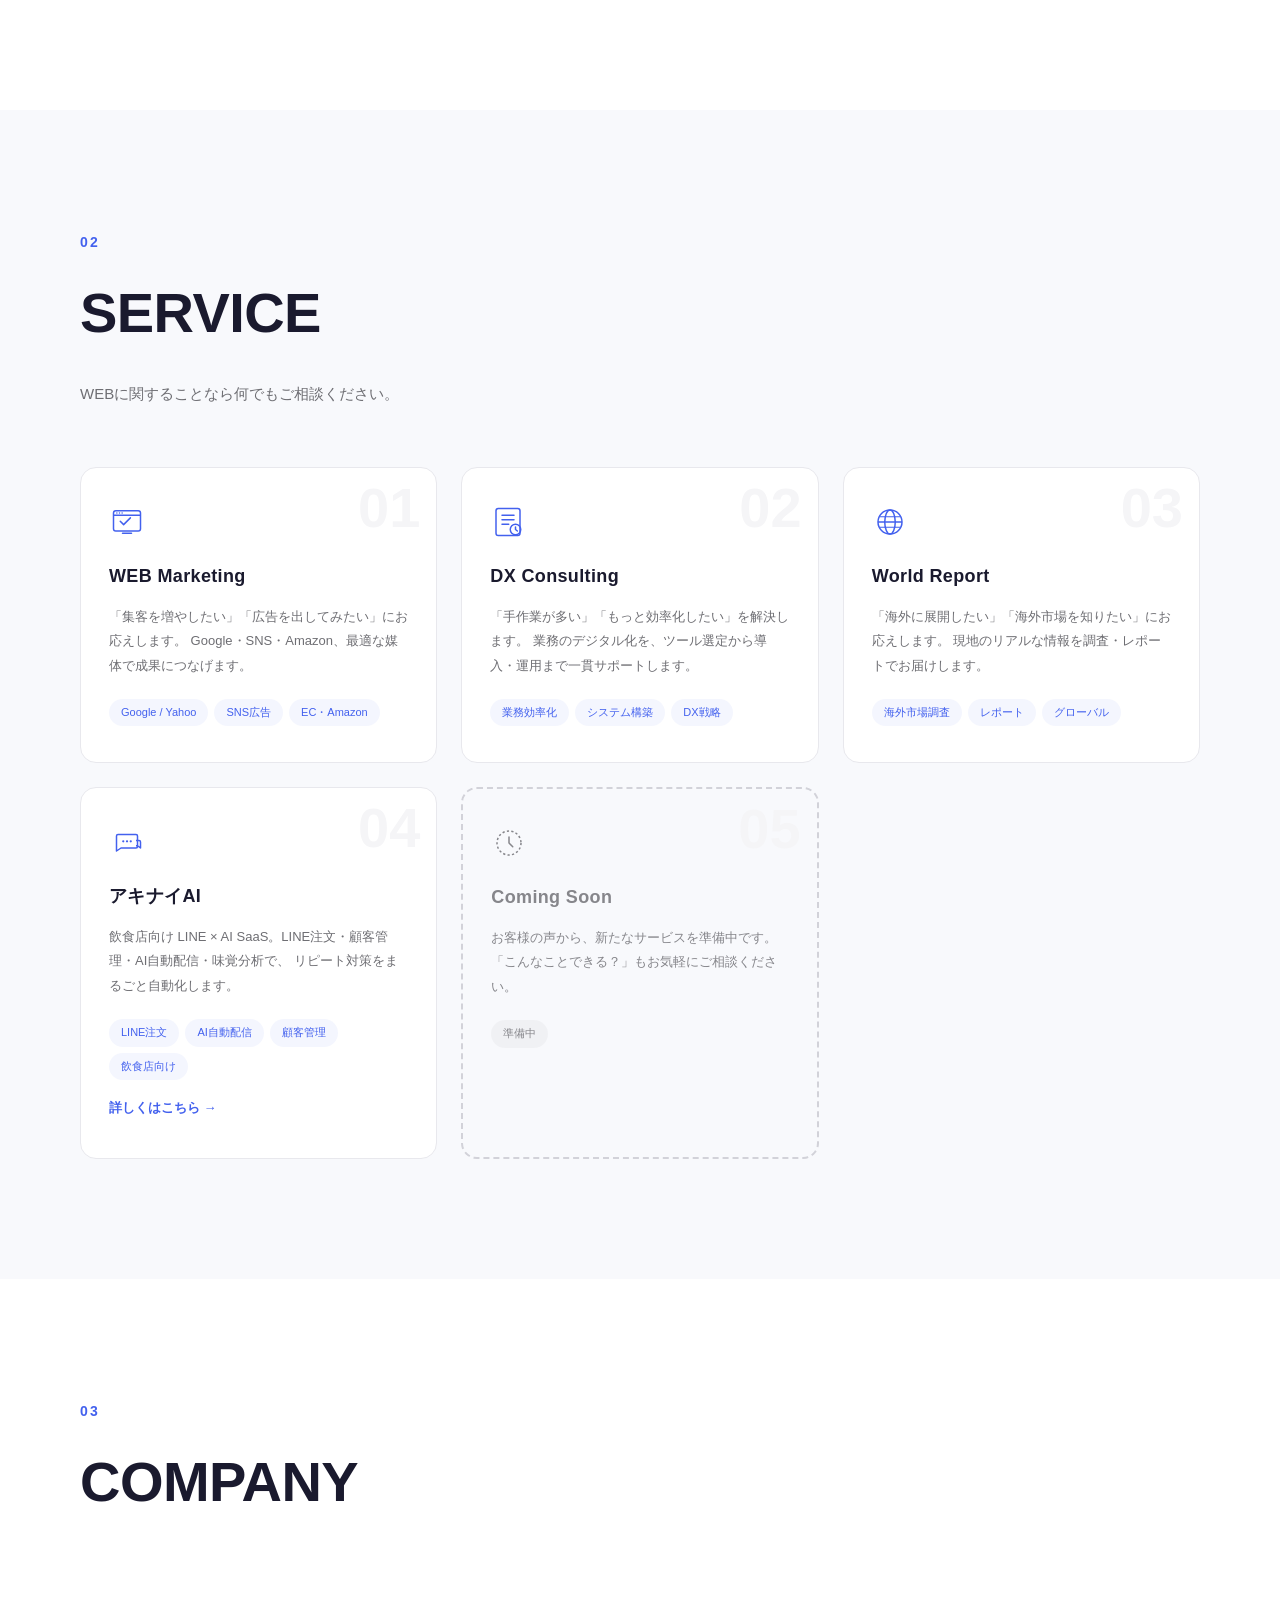
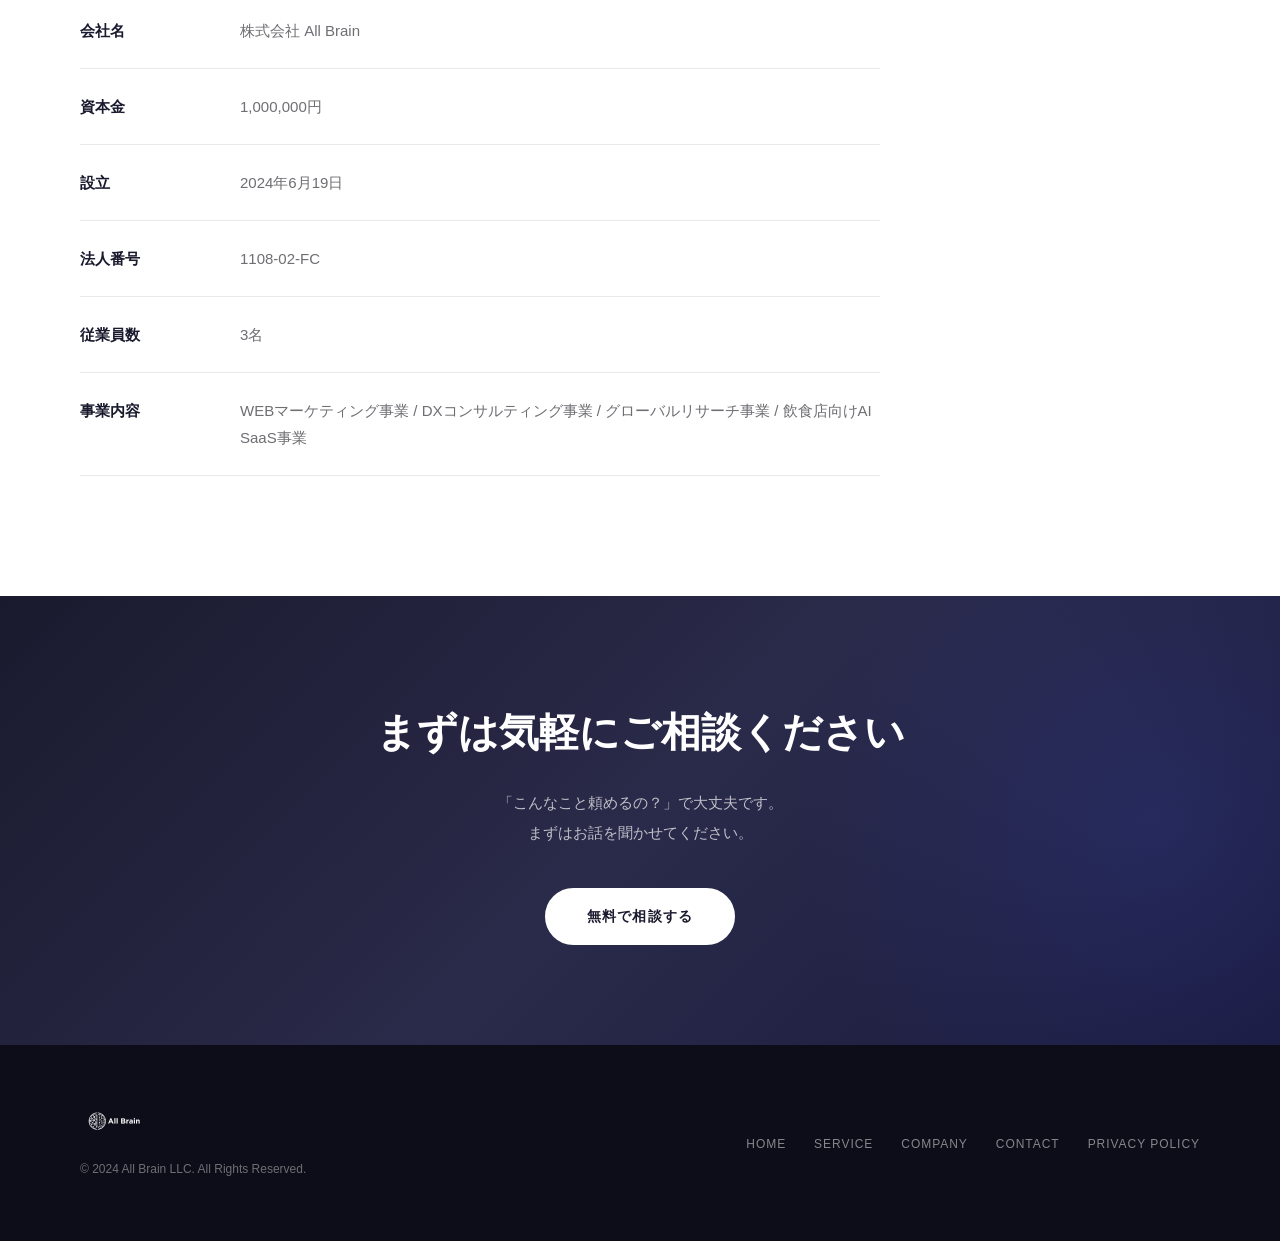
==== commit eacb862b: "Update index.html" ====
--- a/index.html
+++ b/index.html
@@ -209,7 +209,7 @@
         </article>
 
         <!-- Service Card 3: World Report -->
-        <article class="service-card animate-on-scroll">
+        <a href="https://worldreport.allbrain.one" class="service-card animate-on-scroll" target="_blank" rel="noopener">
           <div class="service-card__number">03</div>
           <div class="service-card__icon">
             <svg viewBox="0 0 48 48" fill="none" xmlns="http://www.w3.org/2000/svg">
@@ -229,7 +229,8 @@
             <li>レポート</li>
             <li>グローバル</li>
           </ul>
-        </article>
+        </a>
+
 
         <!-- Service Card 4: アキナイAI -->
         <article class="service-card animate-on-scroll">
@@ -293,7 +294,7 @@
           <tbody>
             <tr>
               <th>会社名</th>
-              <td>合同会社 All Brain</td>
+              <td>株式会社 All Brain</td>
             </tr>
             <tr>
               <th>資本金</th>
--- a/css/style.css
+++ b/css/style.css
@@ -19,6 +19,7 @@
   --color-orange: #e8614d;
   --color-purple: #7c5cbf;
   --color-cyan: #5bc0de;
+  --color-green: #34c759;
   --color-white: #ffffff;
   --color-off-white: #f8f9fc;
   --color-gray-50: #f5f5f7;
@@ -209,7 +210,6 @@
   width: 100%;
 }
 
-/* Hamburger */
 .hamburger {
   display: none;
   flex-direction: column;
@@ -278,20 +278,10 @@
 }
 
 @keyframes particleFloat {
-  0% {
-    opacity: 0;
-    transform: translateY(100vh) scale(0);
-  }
-  10% {
-    opacity: 0.6;
-  }
-  90% {
-    opacity: 0.6;
-  }
-  100% {
-    opacity: 0;
-    transform: translateY(-20vh) scale(1);
-  }
+  0% { opacity: 0; transform: translateY(100vh) scale(0); }
+  10% { opacity: 0.6; }
+  90% { opacity: 0.6; }
+  100% { opacity: 0; transform: translateY(-20vh) scale(1); }
 }
 
 .hero__content {
@@ -386,17 +376,9 @@
   padding: 120px 0;
 }
 
-.section--philosophy {
-  background: var(--color-white);
-}
-
-.section--service {
-  background: var(--color-off-white);
-}
-
-.section--company {
-  background: var(--color-white);
-}
+.section--philosophy { background: var(--color-white); }
+.section--service { background: var(--color-off-white); }
+.section--company { background: var(--color-white); }
 
 .section__header {
   margin-bottom: 16px;
@@ -453,74 +435,70 @@
   margin-bottom: 0;
 }
 
-.philosophy__visual {
-  position: relative;
-}
-
-.philosophy__image-wrapper {
+/* PHILOSOPHY CARD GRID */
+.philosophy__card-grid {
+  display: grid;
+  grid-template-columns: repeat(2, 1fr);
+  gap: 16px;
+}
+
+.philosophy__card {
+  background: var(--color-off-white);
+  border-radius: 14px;
+  padding: 24px 20px;
+  text-align: center;
+  transition: var(--transition);
+  border: 1px solid transparent;
+}
+
+.philosophy__card:hover {
+  background: var(--color-white);
+  border-color: var(--color-gray-100);
+  transform: translateY(-3px);
+  box-shadow: 0 8px 30px rgba(0, 0, 0, 0.05);
+}
+
+.philosophy__card-icon {
+  width: 32px;
+  height: 32px;
+  margin: 0 auto 12px;
+}
+
+.philosophy__card-icon svg {
   width: 100%;
-  padding-top: 100%;
-  position: relative;
-  border-radius: 24px;
-  overflow: hidden;
-}
-
-.philosophy__gradient-bg {
-  position: absolute;
-  inset: 0;
-  background:
-    linear-gradient(135deg,
-      var(--color-orange) 0%,
-      var(--color-purple) 50%,
-      var(--color-cyan) 100%
-    );
-  display: flex;
-  align-items: center;
-  justify-content: center;
-}
-
-.philosophy__logo-watermark {
-  position: absolute;
-  top: 50%;
-  left: 50%;
-  transform: translate(-50%, -50%);
-  width: 55%;
-  height: 55%;
-  object-fit: contain;
-  opacity: 0.25;
-  filter: brightness(10);
-}
-
-.philosophy__gradient-bg::before {
-  content: '';
-  position: absolute;
-  top: 50%;
-  left: 50%;
-  transform: translate(-50%, -50%);
-  width: 60%;
-  height: 60%;
-  background: radial-gradient(circle, rgba(255,255,255,0.15), transparent);
-  border-radius: 50%;
-  animation: pulse 4s ease-in-out infinite;
-}
-
-@keyframes pulse {
-  0%, 100% { transform: translate(-50%, -50%) scale(1); opacity: 0.5; }
-  50% { transform: translate(-50%, -50%) scale(1.15); opacity: 0.8; }
+  height: 100%;
+}
+
+.philosophy__card:nth-child(1) .philosophy__card-icon { color: var(--color-orange); }
+.philosophy__card:nth-child(2) .philosophy__card-icon { color: var(--color-accent); }
+.philosophy__card:nth-child(3) .philosophy__card-icon { color: var(--color-cyan); }
+.philosophy__card:nth-child(4) .philosophy__card-icon { color: var(--color-purple); }
+
+.philosophy__card-title {
+  font-size: 14px;
+  font-weight: 700;
+  color: var(--color-primary);
+  margin-bottom: 6px;
+}
+
+.philosophy__card-desc {
+  font-size: 12px;
+  line-height: 1.7;
+  color: var(--color-gray-600);
 }
 
 /* ---------- SERVICE GRID ---------- */
 .service-grid {
   display: grid;
-  grid-template-columns: repeat(2, 1fr);
-  gap: 32px;
+  grid-template-columns: repeat(3, 1fr);
+  gap: 24px;
   margin-top: 60px;
 }
 
 .service-card {
   background: var(--color-white);
-  border-radius: 20px;
-  padding: 48px 40px;
+  border-radius: 16px;
+  padding: 36px 28px;
   position: relative;
   overflow: hidden;
   transition: var(--transition);
@@ -528,28 +506,28 @@
 }
 
 .service-card:hover {
-  transform: translateY(-6px);
-  box-shadow: 0 24px 64px rgba(0, 0, 0, 0.08);
+  transform: translateY(-5px);
+  box-shadow: 0 20px 50px rgba(0, 0, 0, 0.07);
   border-color: transparent;
 }
 
 .service-card__number {
   font-family: var(--font-en);
   font-weight: 800;
-  font-size: 72px;
+  font-size: 56px;
   color: var(--color-gray-50);
   position: absolute;
-  top: 16px;
-  right: 24px;
+  top: 12px;
+  right: 16px;
   line-height: 1;
   user-select: none;
 }
 
 .service-card__icon {
-  width: 56px;
-  height: 56px;
+  width: 36px;
+  height: 36px;
   color: var(--color-accent);
-  margin-bottom: 28px;
+  margin-bottom: 20px;
 }
 
 .service-card__icon svg {
@@ -560,37 +538,53 @@
 .service-card__title {
   font-family: var(--font-en);
   font-weight: 700;
-  font-size: 22px;
+  font-size: 18px;
   color: var(--color-primary);
-  margin-bottom: 16px;
+  margin-bottom: 12px;
   letter-spacing: 0.02em;
 }
 
 .service-card__desc {
-  font-size: 14px;
-  line-height: 2;
+  font-size: 13px;
+  line-height: 1.9;
   color: var(--color-gray-600);
-  margin-bottom: 24px;
+  margin-bottom: 20px;
 }
 
 .service-card__tags {
   display: flex;
   flex-wrap: wrap;
-  gap: 8px;
+  gap: 6px;
 }
 
 .service-card__tags li {
-  font-size: 12px;
+  font-size: 11px;
   font-weight: 500;
   color: var(--color-accent);
   background: rgba(67, 97, 238, 0.06);
-  padding: 6px 16px;
+  padding: 4px 12px;
   border-radius: 30px;
 }
 
+.service-card__link {
+  display: inline-block;
+  margin-top: 16px;
+  font-size: 13px;
+  font-weight: 600;
+  color: var(--color-accent);
+  transition: var(--transition);
+}
+
+.service-card__link:hover {
+  color: var(--color-accent-dark);
+  transform: translateX(4px);
+}
+
+/* Hover colors per card */
 .service-card:nth-child(1):hover { border-left: 3px solid var(--color-orange); }
 .service-card:nth-child(2):hover { border-left: 3px solid var(--color-accent); }
 .service-card:nth-child(3):hover { border-left: 3px solid var(--color-cyan); }
+.service-card:nth-child(4):hover { border-left: 3px solid var(--color-green); }
 
 /* Coming Soon */
 .service-card--coming {
@@ -601,7 +595,7 @@
 .service-card--coming:hover {
   border: 2px dashed var(--color-accent-light);
   box-shadow: none;
-  transform: translateY(-4px);
+  transform: translateY(-3px);
 }
 
 .service-card--coming .service-card__icon { color: var(--color-gray-400); }
@@ -648,8 +642,7 @@
 
 /* ---------- CTA ---------- */
 .cta {
-  background:
-    linear-gradient(135deg, var(--color-primary) 0%, #2a2a4a 50%, #1a1a3e 100%);
+  background: linear-gradient(135deg, var(--color-primary) 0%, #2a2a4a 50%, #1a1a3e 100%);
   padding: 100px 0;
   position: relative;
   overflow: hidden;
@@ -892,10 +885,7 @@
 .delay-4 { animation-delay: 0.6s; }
 
 @keyframes fadeUp {
-  to {
-    opacity: 1;
-    transform: translateY(0);
-  }
+  to { opacity: 1; transform: translateY(0); }
 }
 
 .animate-on-scroll {
@@ -910,9 +900,12 @@
 }
 
 /* ---------- RESPONSIVE ---------- */
+
+/* Tablet */
 @media (max-width: 1024px) {
   .service-grid {
-    gap: 24px;
+    grid-template-columns: repeat(2, 1fr);
+    gap: 20px;
   }
 
   .philosophy__content {
@@ -920,6 +913,7 @@
   }
 }
 
+/* Mobile */
 @media (max-width: 768px) {
   :root {
     --header-height: 64px;
@@ -996,20 +990,55 @@
     order: -1;
   }
 
-  .philosophy__image-wrapper {
-    padding-top: 60%;
+  .philosophy__card-grid {
+    gap: 10px;
+  }
+
+  .philosophy__card {
+    padding: 18px 14px;
+    border-radius: 12px;
+  }
+
+  .philosophy__card-icon {
+    width: 28px;
+    height: 28px;
+    margin-bottom: 8px;
+  }
+
+  .philosophy__card-title {
+    font-size: 13px;
+    margin-bottom: 4px;
+  }
+
+  .philosophy__card-desc {
+    font-size: 11px;
   }
 
   .service-grid {
     grid-template-columns: 1fr;
+    gap: 16px;
   }
 
   .service-card {
-    padding: 36px 28px;
+    padding: 28px 24px;
   }
 
   .service-card__number {
-    font-size: 52px;
+    font-size: 44px;
+  }
+
+  .service-card__icon {
+    width: 30px;
+    height: 30px;
+    margin-bottom: 16px;
+  }
+
+  .service-card__title {
+    font-size: 16px;
+  }
+
+  .service-card__desc {
+    font-size: 13px;
   }
 
   .company-table th {
@@ -1055,6 +1084,7 @@
   }
 }
 
+/* Small mobile */
 @media (max-width: 480px) {
   .hero__title {
     font-size: 28px;
@@ -1070,7 +1100,7 @@
   }
 
   .service-card {
-    padding: 32px 24px;
+    padding: 24px 20px;
   }
 
   .company-table th {
@@ -1085,82 +1115,3 @@
     padding-bottom: 20px;
   }
 }
-
-
-/* ---------- PHILOSOPHY CARD GRID ---------- */
-.philosophy__card-grid {
-  display: grid;
-  grid-template-columns: repeat(2, 1fr);
-  gap: 20px;
-}
-
-.philosophy__card {
-  background: var(--color-off-white);
-  border-radius: 16px;
-  padding: 32px 24px;
-  text-align: center;
-  transition: var(--transition);
-  border: 1px solid transparent;
-}
-
-.philosophy__card:hover {
-  background: var(--color-white);
-  border-color: var(--color-gray-100);
-  transform: translateY(-4px);
-  box-shadow: 0 12px 40px rgba(0, 0, 0, 0.06);
-}
-
-.philosophy__card-icon {
-  width: 44px;
-  height: 44px;
-  margin: 0 auto 16px;
-  color: var(--color-accent);
-}
-
-.philosophy__card-icon svg {
-  width: 100%;
-  height: 100%;
-}
-
-.philosophy__card:nth-child(1) .philosophy__card-icon { color: var(--color-orange); }
-.philosophy__card:nth-child(2) .philosophy__card-icon { color: var(--color-accent); }
-.philosophy__card:nth-child(3) .philosophy__card-icon { color: var(--color-cyan); }
-.philosophy__card:nth-child(4) .philosophy__card-icon { color: var(--color-purple); }
-
-.philosophy__card-title {
-  font-size: 15px;
-  font-weight: 700;
-  color: var(--color-primary);
-  margin-bottom: 8px;
-}
-
-.philosophy__card-desc {
-  font-size: 13px;
-  line-height: 1.8;
-  color: var(--color-gray-600);
-}
-
-/* ---------- RESPONSIVE: PHILOSOPHY CARDS ---------- */
-@media (max-width: 768px) {
-  .philosophy__card-grid {
-    grid-template-columns: repeat(2, 1fr);
-    gap: 12px;
-  }
-
-  .philosophy__card {
-    padding: 24px 16px;
-  }
-
-  .philosophy__card-icon {
-    width: 36px;
-    height: 36px;
-  }
-
-  .philosophy__card-title {
-    font-size: 14px;
-  }
-
-  .philosophy__card-desc {
-    font-size: 12px;
-  }
-}
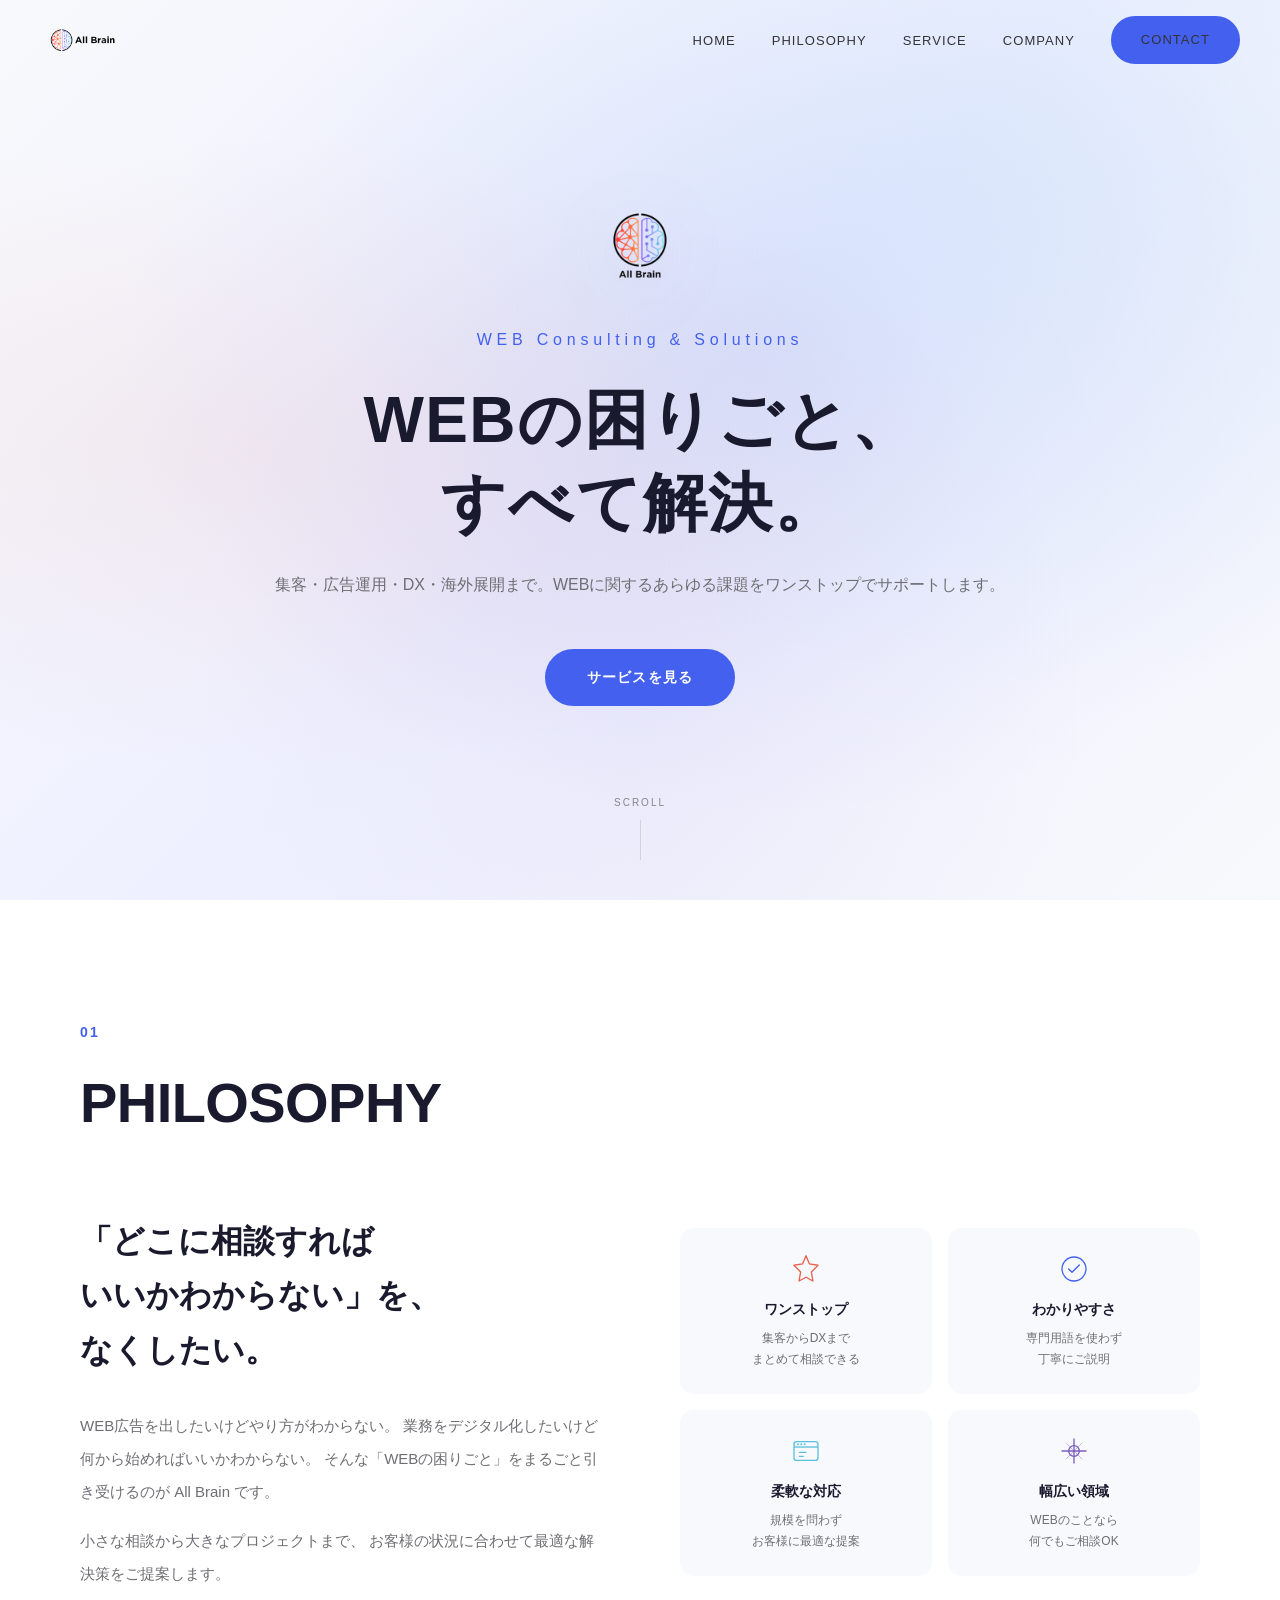
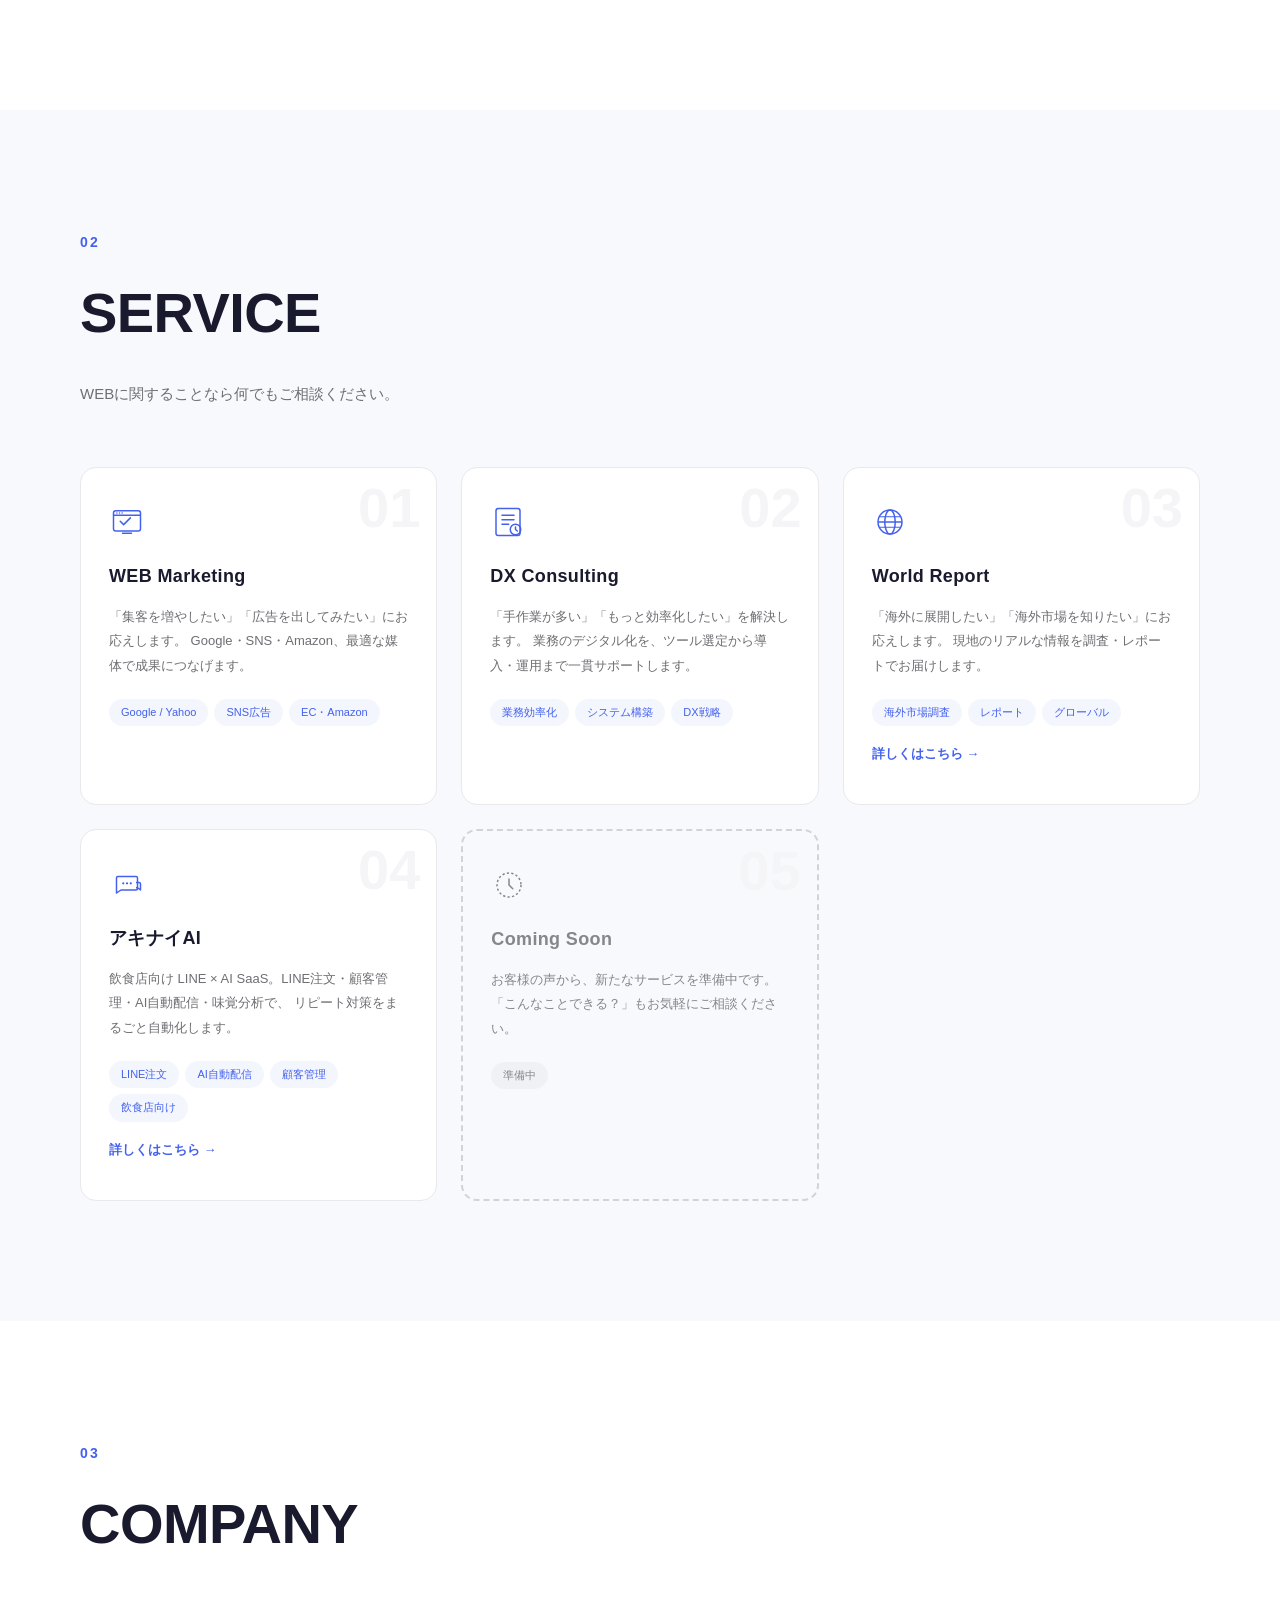
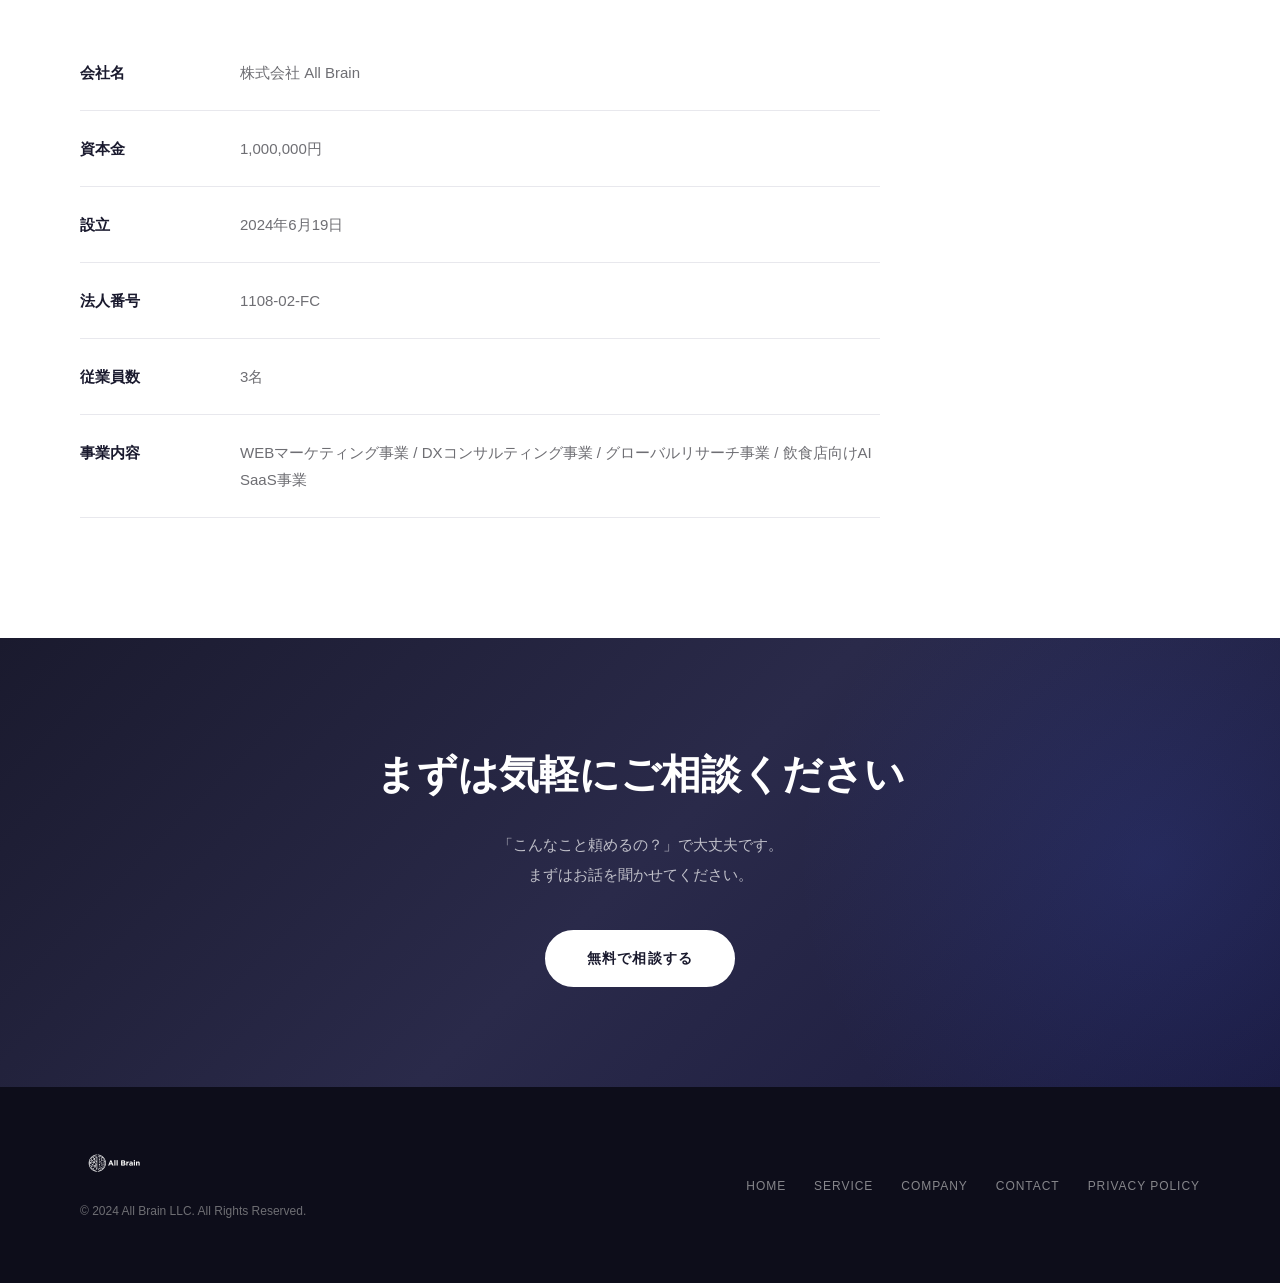
==== commit 0581b21c: "Update index.html" ====
--- a/index.html
+++ b/index.html
@@ -209,7 +209,7 @@
         </article>
 
         <!-- Service Card 3: World Report -->
-        <a href="https://worldreport.allbrain.one" class="service-card animate-on-scroll" target="_blank" rel="noopener">
+        <article class="service-card animate-on-scroll">
           <div class="service-card__number">03</div>
           <div class="service-card__icon">
             <svg viewBox="0 0 48 48" fill="none" xmlns="http://www.w3.org/2000/svg">
@@ -229,7 +229,9 @@
             <li>レポート</li>
             <li>グローバル</li>
           </ul>
-        </a>
+          <a href="https://worldreport.allbrain.one" target="_blank" rel="noopener noreferrer" class="service-card__link">詳しくはこちら →</a>
+        </article>
+
 
 
         <!-- Service Card 4: アキナイAI -->
